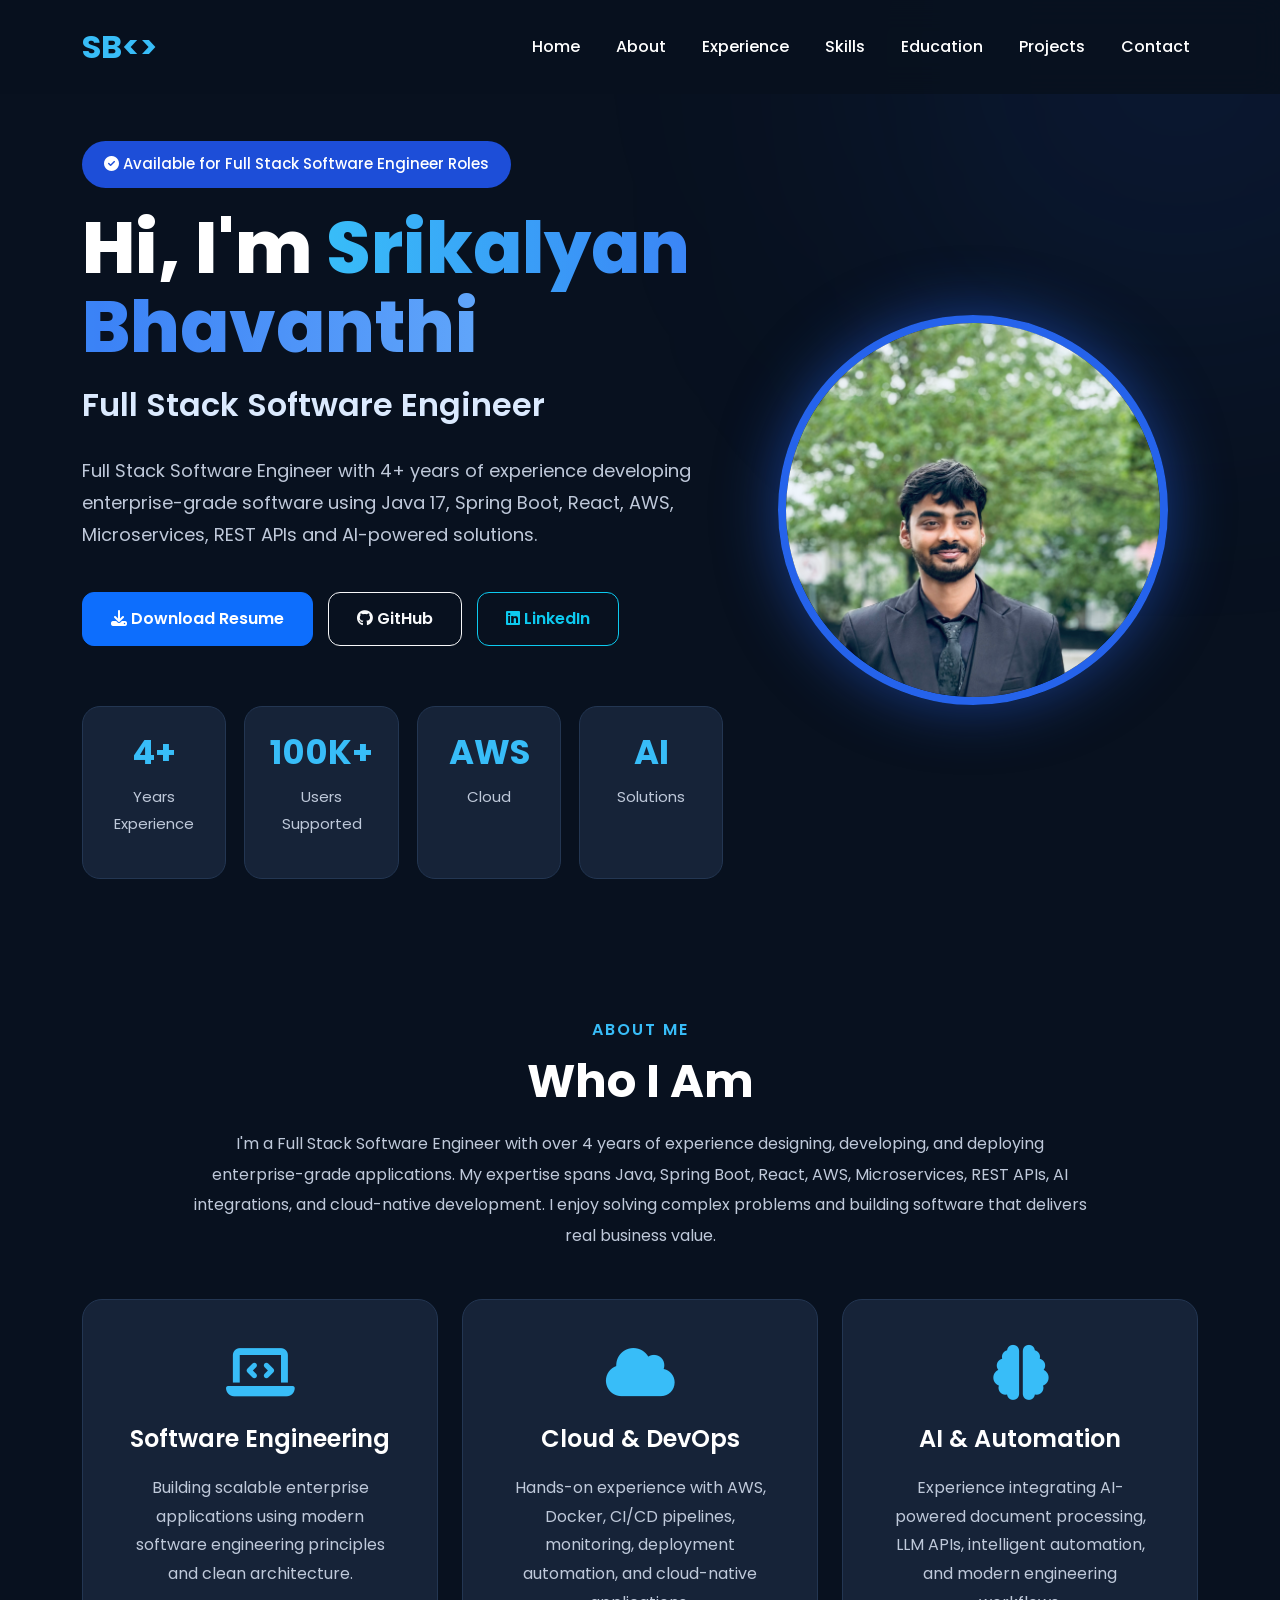
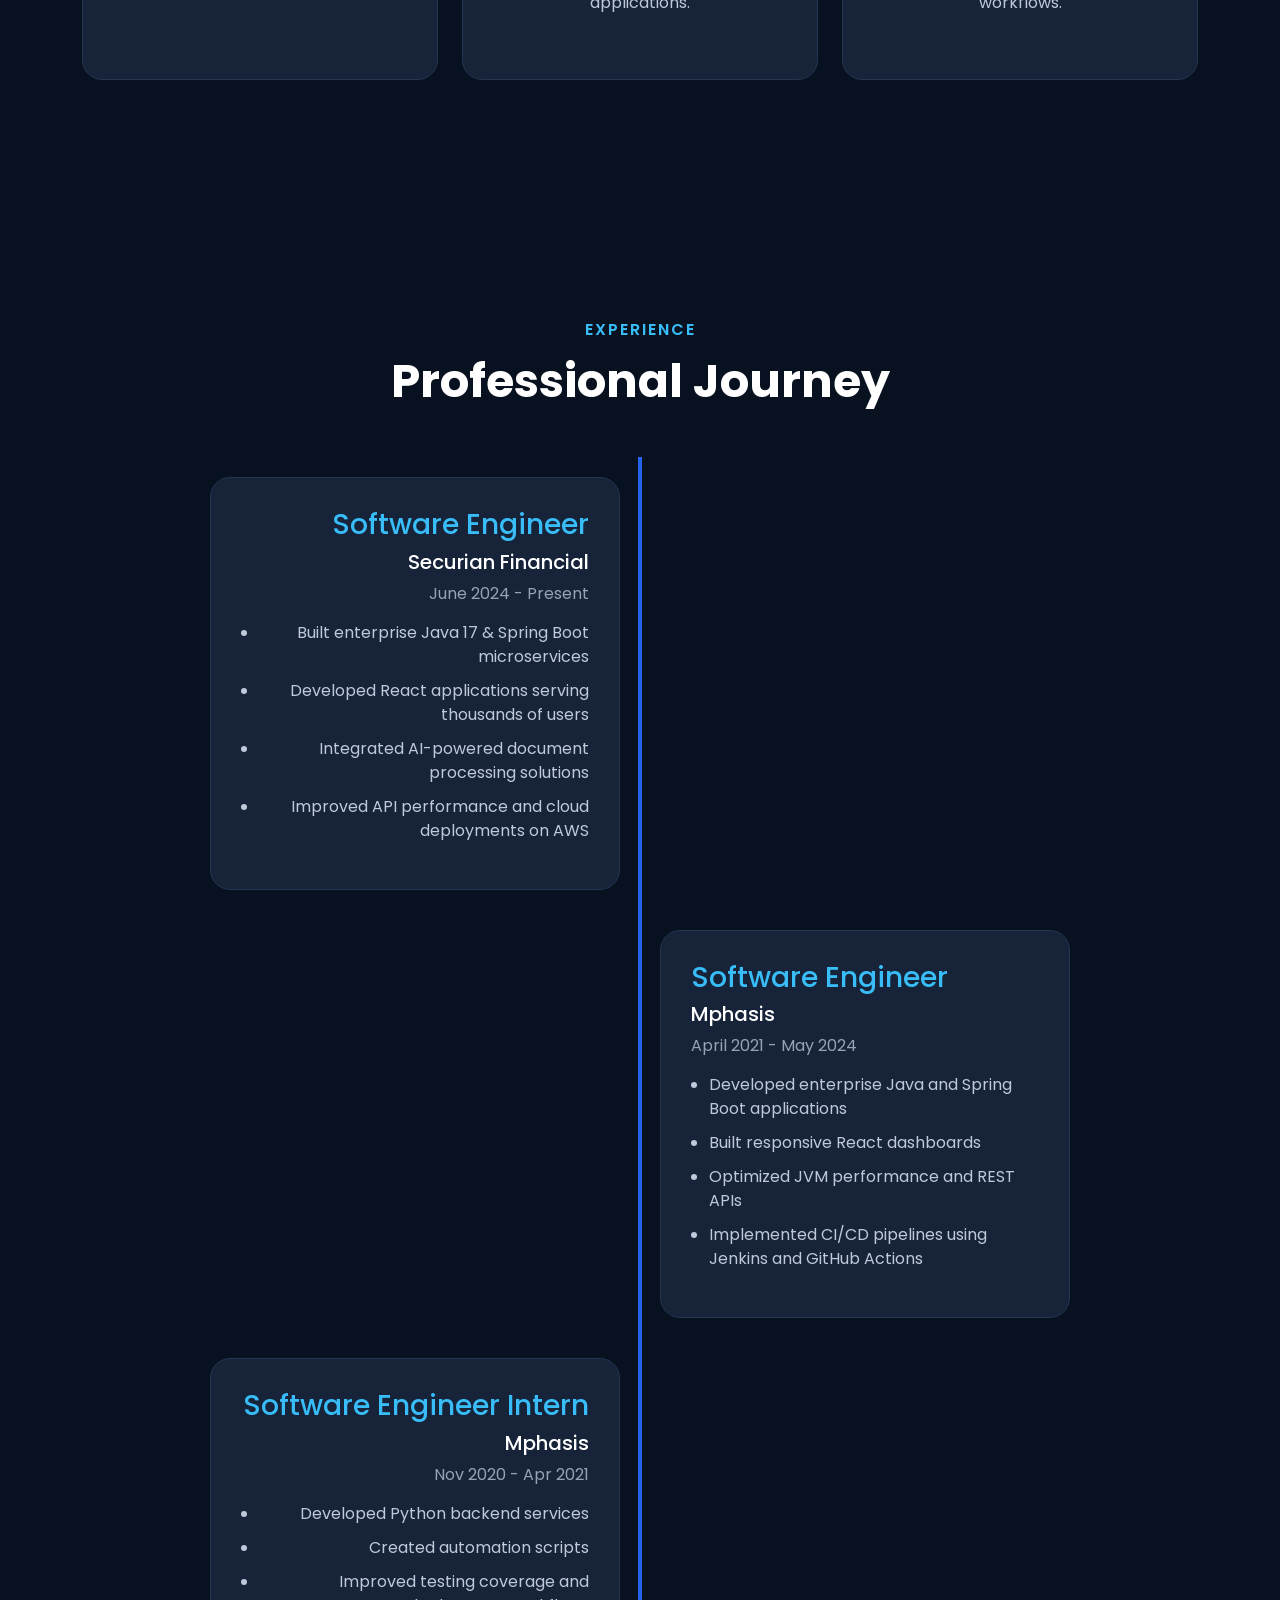
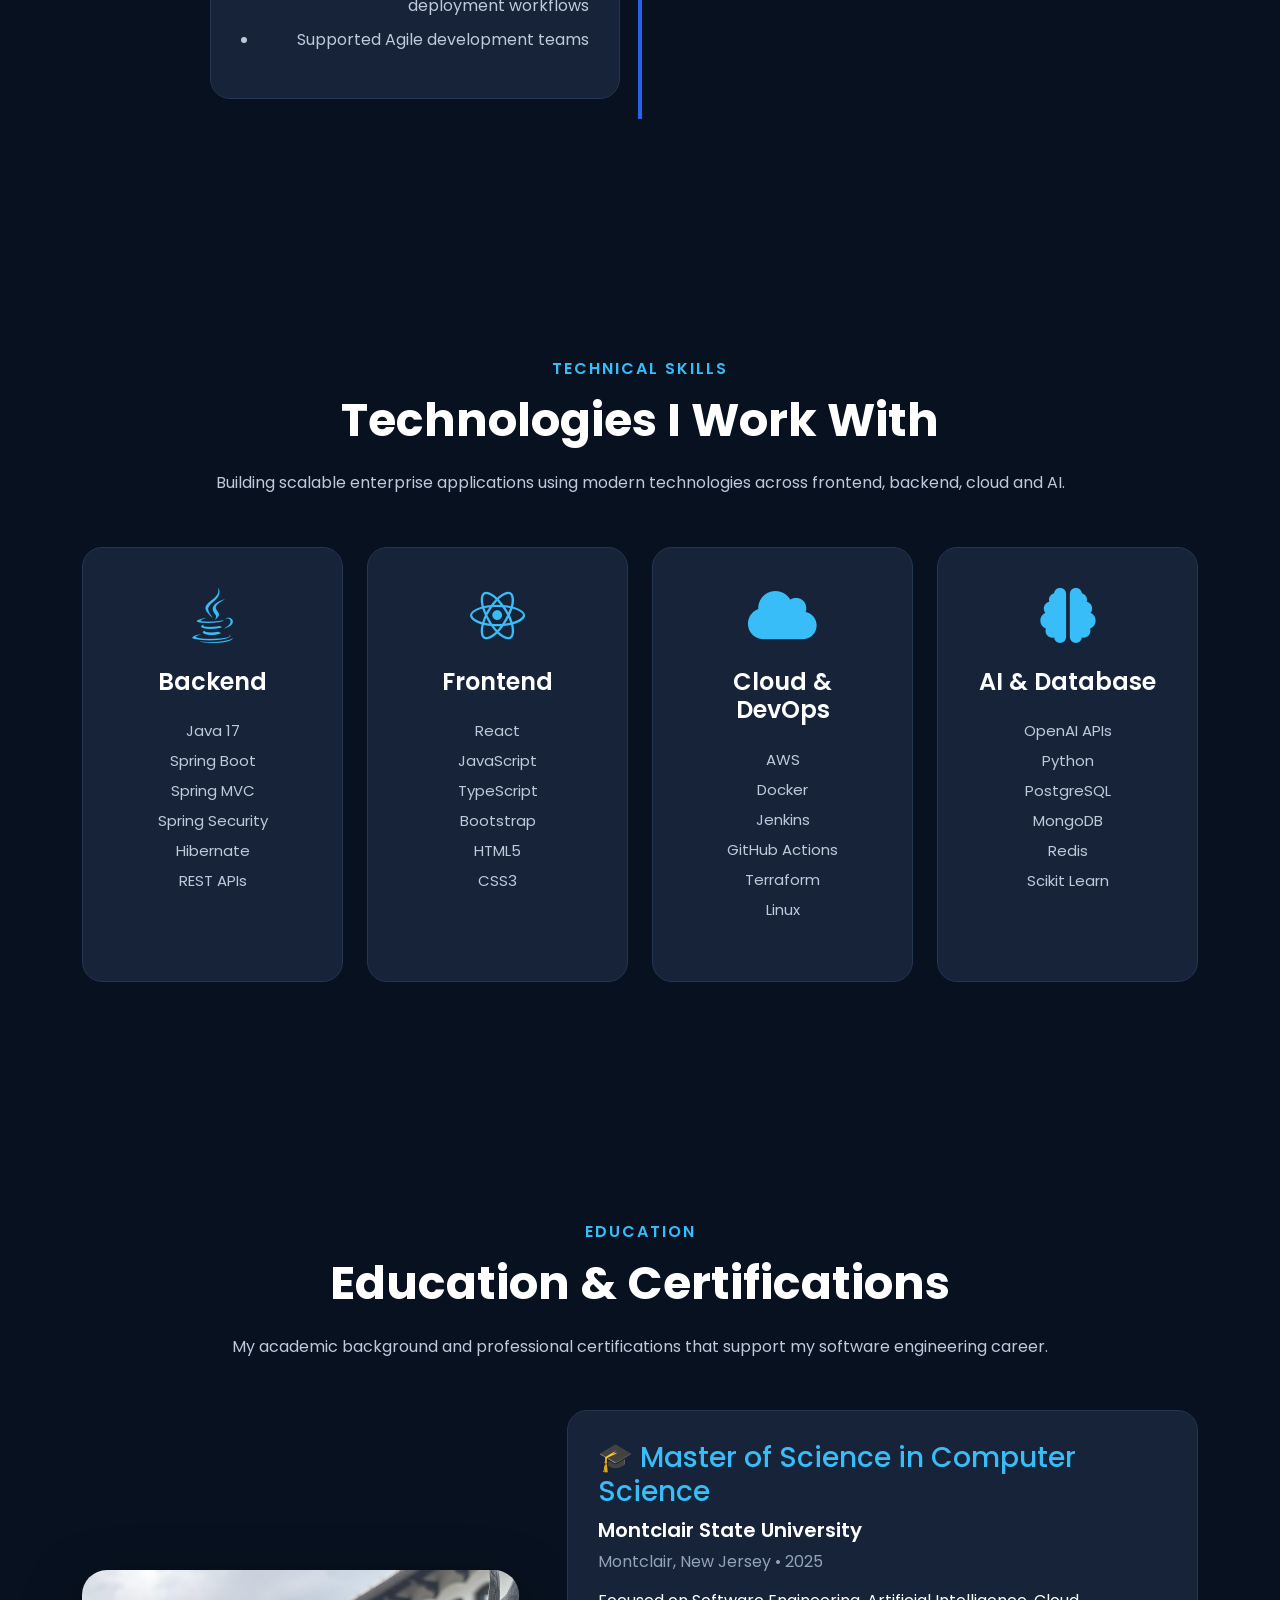
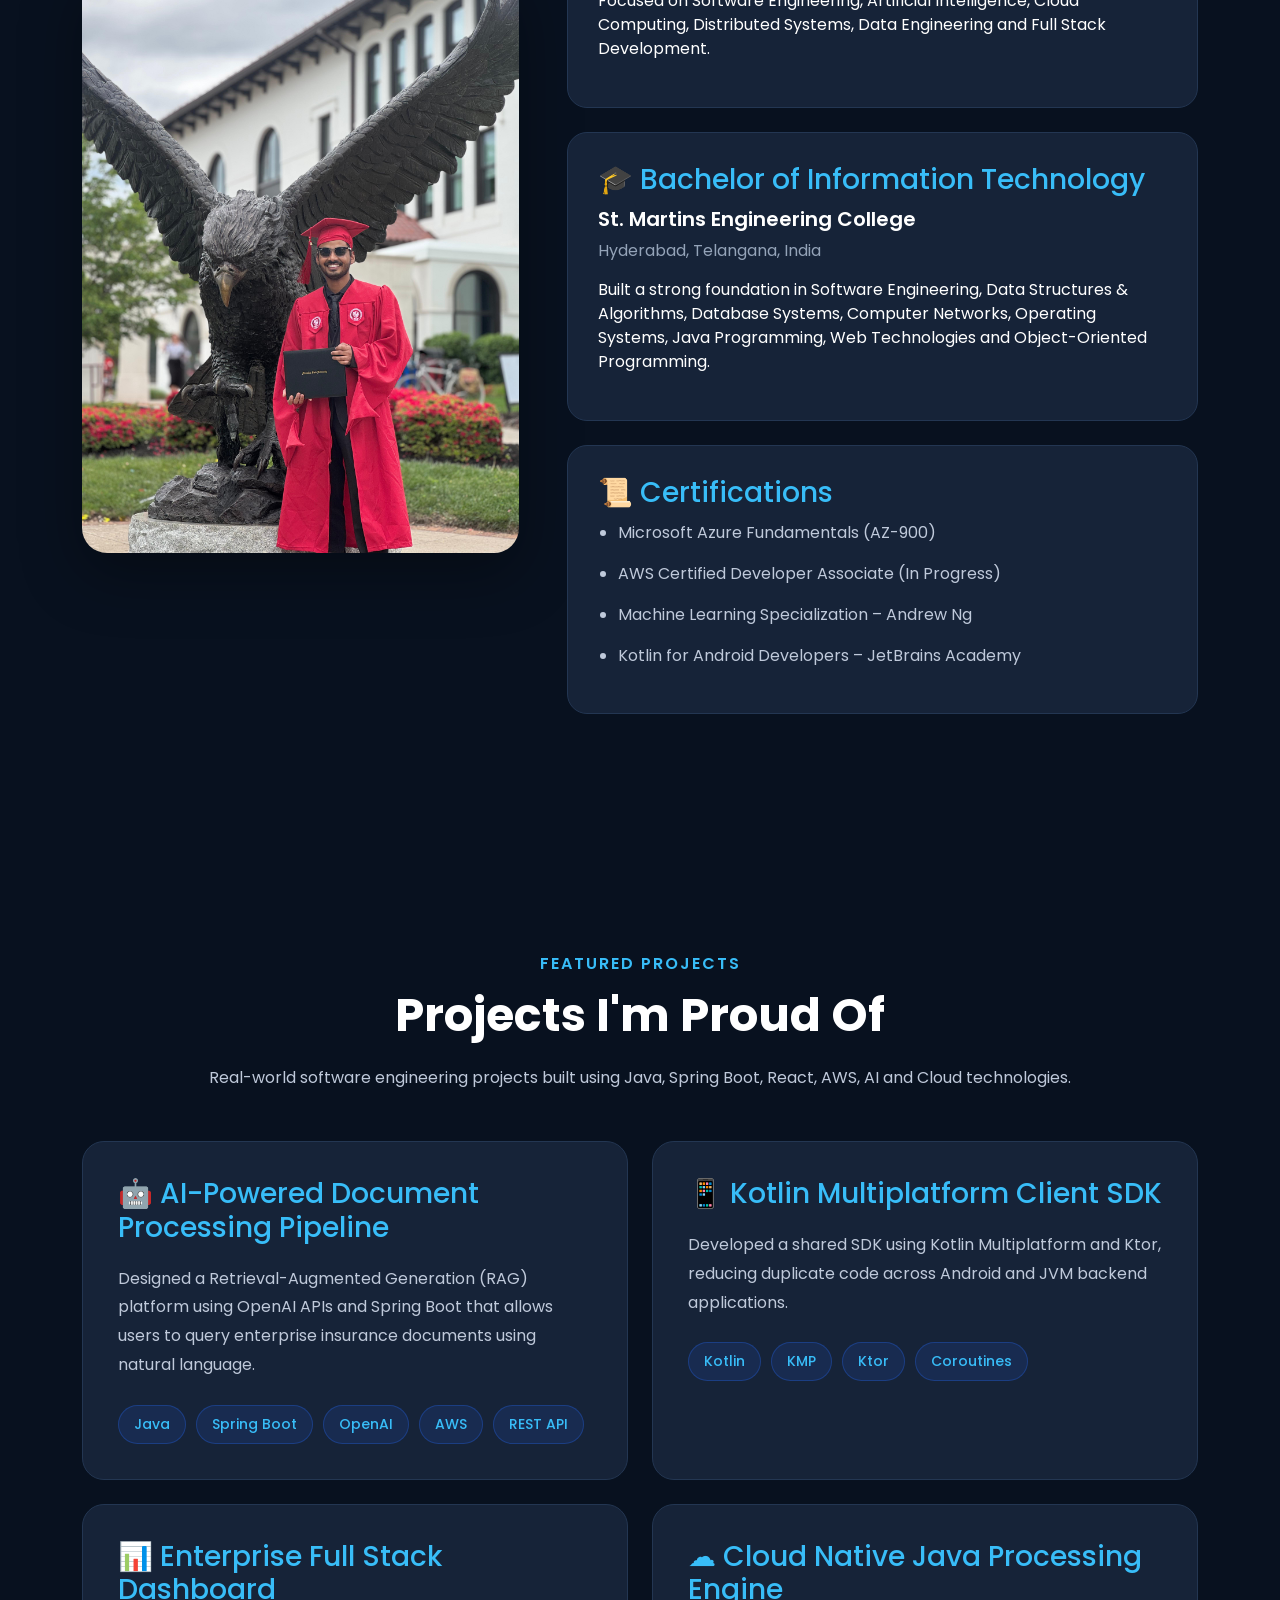
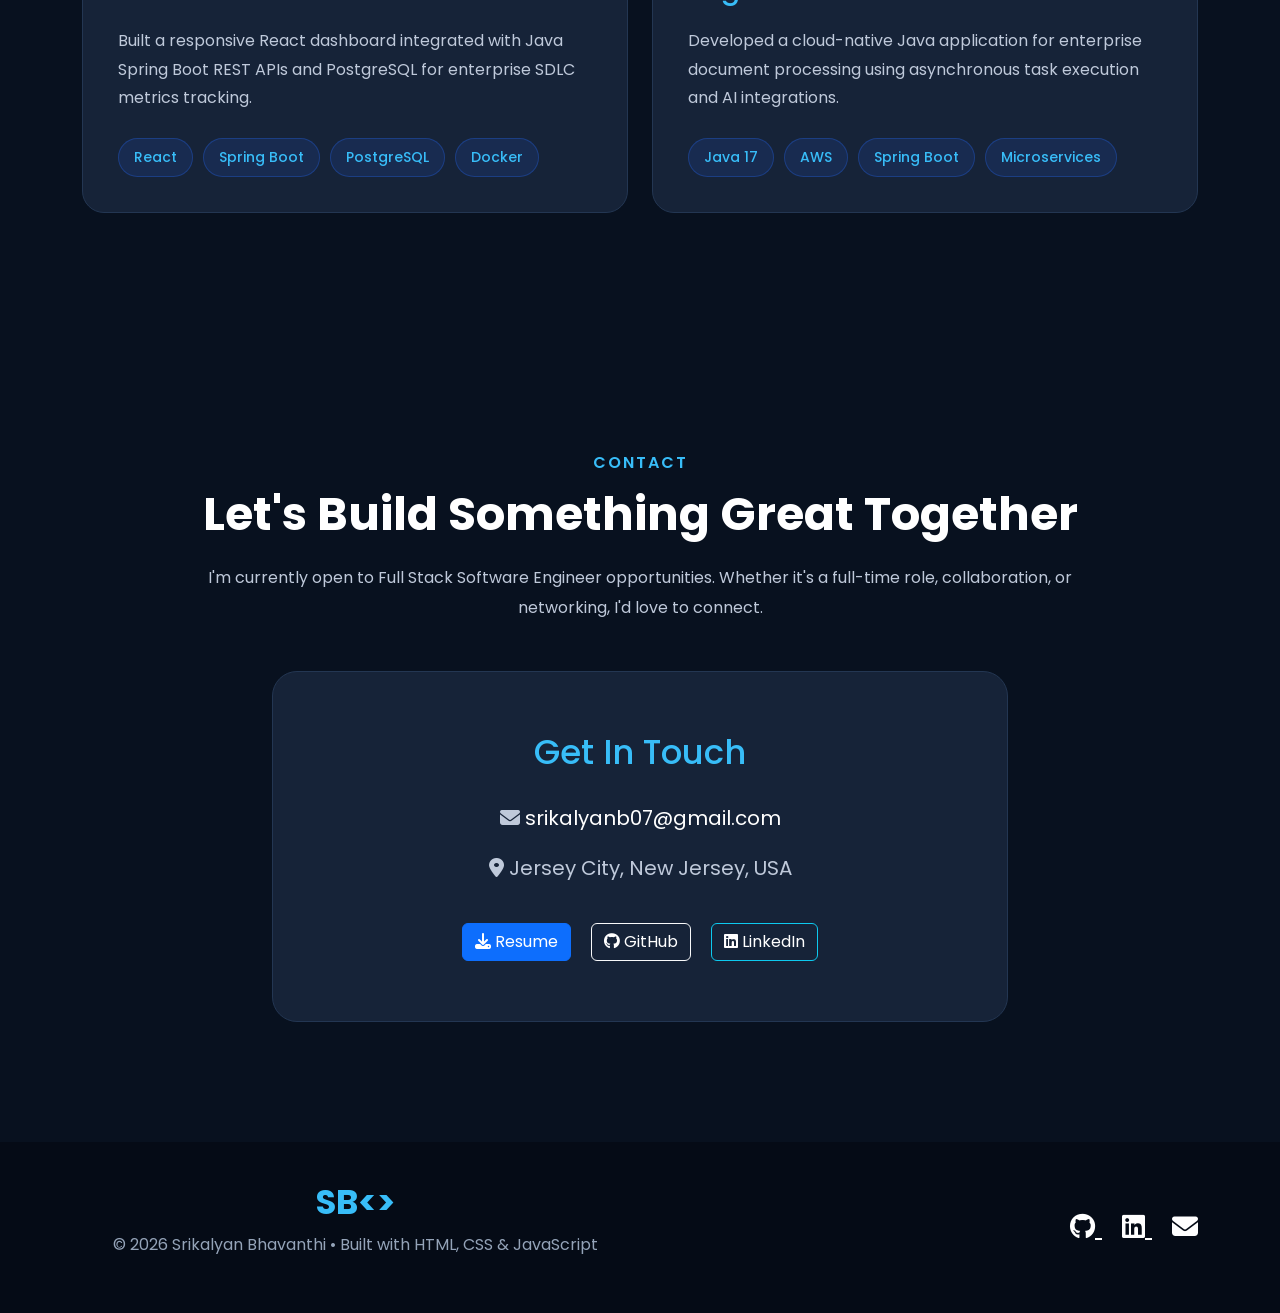
==== index.html @ 6a286811 "Redesigned portfolio website" ====
<!DOCTYPE html>
<html lang="en">

<head>
    <meta charset="UTF-8">
    <meta name="viewport" content="width=device-width, initial-scale=1.0">

    <title>Srikalyan Bhavanthi | Full Stack Software Engineer</title>

    <meta name="description"
        content="Full Stack Software Engineer | Java | Spring Boot | React | AWS | AI">

    <link rel="icon" href="assets/images/profile.jpg">

    <!-- Google Font -->
    <link href="https://fonts.googleapis.com/css2?family=Poppins:wght@300;400;500;600;700;800&display=swap"
        rel="stylesheet">

    <!-- Bootstrap -->
    <link href="https://cdn.jsdelivr.net/npm/bootstrap@5.3.7/dist/css/bootstrap.min.css"
        rel="stylesheet">

    <!-- Font Awesome -->
    <link rel="stylesheet"
        href="https://cdnjs.cloudflare.com/ajax/libs/font-awesome/6.6.0/css/all.min.css">

    <!-- AOS -->
    <link rel="stylesheet"
        href="https://unpkg.com/aos@2.3.4/dist/aos.css">

    <link rel="stylesheet" href="style.css">

</head>

<body>

<!-- ===================== NAVBAR ====================== -->

<nav class="navbar navbar-expand-lg fixed-top custom-navbar">

    <div class="container">

        <a class="navbar-brand logo" href="#">
            SB&lt;&gt;
        </a>

        <button class="navbar-toggler"
            type="button"
            data-bs-toggle="collapse"
            data-bs-target="#navbarNav">

            <span class="navbar-toggler-icon"></span>

        </button>

        <div class="collapse navbar-collapse justify-content-end"
            id="navbarNav">

            <ul class="navbar-nav">

                <li class="nav-item">
                    <a class="nav-link active" href="#home">Home</a>
                </li>

                <li class="nav-item">
                    <a class="nav-link" href="#about">About</a>
                </li>

                <li class="nav-item">
                    <a class="nav-link" href="#experience">Experience</a>
                </li>

                <li class="nav-item">
                    <a class="nav-link" href="#skills">Skills</a>
                </li>
                <li class="nav-item">
                    <a class="nav-link" href="#education">Education</a>
                </li>
                <li class="nav-item">
                    <a class="nav-link" href="#projects">Projects</a>
                </li>

                <li class="nav-item">
                    <a class="nav-link" href="#contact">Contact</a>
                </li>

            </ul>

        </div>

    </div>

</nav>

<!-- ===================== HERO ====================== -->

<section id="home" class="hero">

<div class="container">

<div class="row align-items-center">

<div class="col-lg-7" data-aos="fade-right">

<span class="hero-badge">

<i class="fa-solid fa-circle-check"></i>

Available for Full Stack Software Engineer Roles

</span>

<h1>

Hi, I'm

<span class="gradient-text">

Srikalyan Bhavanthi

</span>

</h1>

<h2>

Full Stack Software Engineer

</h2>

<p>

Full Stack Software Engineer with 4+ years of experience developing enterprise-grade software using Java 17, Spring Boot, React, AWS, Microservices, REST APIs and AI-powered solutions.

</p>

<div class="hero-buttons">

<a href="assets/files/resume.pdf"
target="_blank"
class="btn btn-primary">

<i class="fa-solid fa-download"></i>

Download Resume

</a>

<a href="https://github.com/SRIKALYANBHAVANTHI"
target="_blank"
class="btn btn-outline-light">

<i class="fab fa-github"></i>

GitHub

</a>

<a href="https://www.linkedin.com/in/srikalyanbhavanthi"
target="_blank"
class="btn btn-outline-info">

<i class="fab fa-linkedin"></i>

LinkedIn

</a>

</div>

<div class="stats">

<div class="stat-box">

<h3>4+</h3>

<p>Years Experience</p>

</div>

<div class="stat-box">

<h3>100K+</h3>

<p>Users Supported</p>

</div>

<div class="stat-box">

<h3>AWS</h3>

<p>Cloud</p>

</div>

<div class="stat-box">

<h3>AI</h3>

<p>Solutions</p>

</div>

</div>

</div>

<div class="col-lg-5 text-center"
data-aos="fade-left">

<img
src="profile.jpeg"
alt="Profile"
class="profile-image">

</div>

</div>

</div>

</section>
<!-- ===================== ABOUT ====================== -->

<section id="about" class="about section-padding">

<div class="container">

<div class="text-center mb-5" data-aos="fade-up">

<h6 class="section-subtitle">ABOUT ME</h6>

<h2 class="section-title">Who I Am</h2>

<p class="section-description">

I'm a Full Stack Software Engineer with over 4 years of experience designing, developing, and deploying enterprise-grade applications. My expertise spans Java, Spring Boot, React, AWS, Microservices, REST APIs, AI integrations, and cloud-native development. I enjoy solving complex problems and building software that delivers real business value.

</p>

</div>

<div class="row g-4">

<div class="col-md-4" data-aos="zoom-in">

<div class="info-card">

<i class="fa-solid fa-laptop-code"></i>

<h4>Software Engineering</h4>

<p>

Building scalable enterprise applications using modern software engineering principles and clean architecture.

</p>

</div>

</div>

<div class="col-md-4" data-aos="zoom-in" data-aos-delay="150">

<div class="info-card">

<i class="fa-solid fa-cloud"></i>

<h4>Cloud & DevOps</h4>

<p>

Hands-on experience with AWS, Docker, CI/CD pipelines, monitoring, deployment automation, and cloud-native applications.

</p>

</div>

</div>

<div class="col-md-4" data-aos="zoom-in" data-aos-delay="300">

<div class="info-card">

<i class="fa-solid fa-brain"></i>

<h4>AI & Automation</h4>

<p>

Experience integrating AI-powered document processing, LLM APIs, intelligent automation, and modern engineering workflows.

</p>

</div>

</div>

</div>

</div>

</section>

<!-- ===================== EXPERIENCE ====================== -->

<section id="experience" class="experience section-padding">

<div class="container">

<div class="text-center mb-5">

<h6 class="section-subtitle">

EXPERIENCE

</h6>

<h2 class="section-title">

Professional Journey

</h2>

</div>

<div class="timeline">

<div class="timeline-item" data-aos="fade-right">

<div class="timeline-content">

<h3>Software Engineer</h3>

<h5>Securian Financial</h5>

<span>June 2024 - Present</span>

<ul>

<li>Built enterprise Java 17 & Spring Boot microservices</li>

<li>Developed React applications serving thousands of users</li>

<li>Integrated AI-powered document processing solutions</li>

<li>Improved API performance and cloud deployments on AWS</li>

</ul>

</div>

</div>

<div class="timeline-item" data-aos="fade-left">

<div class="timeline-content">

<h3>Software Engineer</h3>

<h5>Mphasis</h5>

<span>April 2021 - May 2024</span>

<ul>

<li>Developed enterprise Java and Spring Boot applications</li>

<li>Built responsive React dashboards</li>

<li>Optimized JVM performance and REST APIs</li>

<li>Implemented CI/CD pipelines using Jenkins and GitHub Actions</li>

</ul>

</div>

</div>

<div class="timeline-item" data-aos="fade-right">

<div class="timeline-content">

<h3>Software Engineer Intern</h3>

<h5>Mphasis</h5>

<span>Nov 2020 - Apr 2021</span>

<ul>

<li>Developed Python backend services</li>

<li>Created automation scripts</li>

<li>Improved testing coverage and deployment workflows</li>

<li>Supported Agile development teams</li>

</ul>

</div>

</div>

</div>

</div>

</section>

<!-- ===================== SKILLS ====================== -->

<section id="skills" class="section-padding">

<div class="container">

<div class="text-center mb-5">

<h6 class="section-subtitle">
TECHNICAL SKILLS
</h6>

<h2 class="section-title">
Technologies I Work With
</h2>

<p class="section-description">
Building scalable enterprise applications using modern technologies across frontend, backend, cloud and AI.
</p>

</div>

<div class="row g-4">

<div class="col-lg-3 col-md-6">

<div class="skill-card">

<i class="fa-brands fa-java"></i>

<h4>Backend</h4>

<p>

Java 17<br>
Spring Boot<br>
Spring MVC<br>
Spring Security<br>
Hibernate<br>
REST APIs

</p>

</div>

</div>

<div class="col-lg-3 col-md-6">

<div class="skill-card">

<i class="fa-brands fa-react"></i>

<h4>Frontend</h4>

<p>

React<br>
JavaScript<br>
TypeScript<br>
Bootstrap<br>
HTML5<br>
CSS3

</p>

</div>

</div>

<div class="col-lg-3 col-md-6">

<div class="skill-card">

<i class="fa-solid fa-cloud"></i>

<h4>Cloud & DevOps</h4>

<p>

AWS<br>
Docker<br>
Jenkins<br>
GitHub Actions<br>
Terraform<br>
Linux

</p>

</div>

</div>

<div class="col-lg-3 col-md-6">

<div class="skill-card">

<i class="fa-solid fa-brain"></i>

<h4>AI & Database</h4>

<p>

OpenAI APIs<br>
Python<br>
PostgreSQL<br>
MongoDB<br>
Redis<br>
Scikit Learn

</p>

</div>

</div>

</div>

</div>

</section>
<!-- ===================== EDUCATION ====================== -->

<section id="education" class="section-padding">

    <div class="container">

        <div class="text-center mb-5">

            <h6 class="section-subtitle">
                EDUCATION
            </h6>

            <h2 class="section-title">
                Education & Certifications
            </h2>

            <p class="section-description">
                My academic background and professional certifications that support my software engineering career.
            </p>

        </div>

        <div class="row align-items-center g-5">

            <!-- Graduation Image -->

            <div class="col-lg-5" data-aos="fade-right">

                <div class="education-image">

                    <!-- CHANGE THIS PATH IF NEEDED -->
                    <img src="graduation.jpg" alt="Graduation">

                </div>

            </div>

            <!-- Education Details -->

            <div class="col-lg-7" data-aos="fade-left">

                <div class="education-card">

                    <h3>🎓 Master of Science in Computer Science</h3>

                    <h5>Montclair State University</h5>

                    <span>Montclair, New Jersey • 2025</span>

                    <p>

                        Focused on Software Engineering, Artificial Intelligence,
                        Cloud Computing, Distributed Systems,
                        Data Engineering and Full Stack Development.

                    </p>

                </div>

                <div class="education-card mt-4">

                    <h3>🎓 Bachelor of Information Technology</h3>

                    <h5>St. Martins Engineering College</h5>

                    <span>Hyderabad, Telangana, India</span>

                    <p>

                        Built a strong foundation in Software Engineering,
                        Data Structures & Algorithms,
                        Database Systems,
                        Computer Networks,
                        Operating Systems,
                        Java Programming,
                        Web Technologies and Object-Oriented Programming.

                    </p>

                </div>

                <div class="education-card mt-4">

                    <h3>📜 Certifications</h3>

                    <ul class="cert-list">

                        <li>Microsoft Azure Fundamentals (AZ-900)</li>

                        <li>AWS Certified Developer Associate (In Progress)</li>

                        <li>Machine Learning Specialization – Andrew Ng</li>

                        <li>Kotlin for Android Developers – JetBrains Academy</li>

                    </ul>

                </div>

            </div>

        </div>

    </div>

</section>

<!-- ===================== PROJECTS ====================== -->

<section id="projects" class="section-padding">

<div class="container">

<div class="text-center mb-5">

<h6 class="section-subtitle">
FEATURED PROJECTS
</h6>

<h2 class="section-title">
Projects I'm Proud Of
</h2>

<p class="section-description">

Real-world software engineering projects built using Java, Spring Boot, React, AWS, AI and Cloud technologies.

</p>

</div>

<div class="row g-4">

<!-- Project 1 -->

<div class="col-lg-6">

<div class="project-card">

<div class="project-header">

<h3>🤖 AI-Powered Document Processing Pipeline</h3>

</div>

<p>

Designed a Retrieval-Augmented Generation (RAG) platform using OpenAI APIs and Spring Boot that allows users to query enterprise insurance documents using natural language.

</p>

<div class="tech-stack">

<span>Java</span>

<span>Spring Boot</span>

<span>OpenAI</span>

<span>AWS</span>

<span>REST API</span>

</div>

</div>

</div>

<!-- Project 2 -->

<div class="col-lg-6">

<div class="project-card">

<div class="project-header">

<h3>📱 Kotlin Multiplatform Client SDK</h3>

</div>

<p>

Developed a shared SDK using Kotlin Multiplatform and Ktor, reducing duplicate code across Android and JVM backend applications.

</p>

<div class="tech-stack">

<span>Kotlin</span>

<span>KMP</span>

<span>Ktor</span>

<span>Coroutines</span>

</div>

</div>

</div>

<!-- Project 3 -->

<div class="col-lg-6">

<div class="project-card">

<div class="project-header">

<h3>📊 Enterprise Full Stack Dashboard</h3>

</div>

<p>

Built a responsive React dashboard integrated with Java Spring Boot REST APIs and PostgreSQL for enterprise SDLC metrics tracking.

</p>

<div class="tech-stack">

<span>React</span>

<span>Spring Boot</span>

<span>PostgreSQL</span>

<span>Docker</span>

</div>

</div>

</div>

<!-- Project 4 -->

<div class="col-lg-6">

<div class="project-card">

<div class="project-header">

<h3>☁ Cloud Native Java Processing Engine</h3>

</div>

<p>

Developed a cloud-native Java application for enterprise document processing using asynchronous task execution and AI integrations.

</p>

<div class="tech-stack">

<span>Java 17</span>

<span>AWS</span>

<span>Spring Boot</span>

<span>Microservices</span>

</div>

</div>

</div>

</div>

</div>

</section>


<!-- ===================== CONTACT ====================== -->

<section id="contact" class="section-padding">

<div class="container">

<div class="text-center mb-5">

<h6 class="section-subtitle">
CONTACT
</h6>

<h2 class="section-title">
Let's Build Something Great Together
</h2>

<p class="section-description">

I'm currently open to Full Stack Software Engineer opportunities. Whether it's a full-time role, collaboration, or networking, I'd love to connect.

</p>

</div>

<div class="row justify-content-center">

<div class="col-lg-8">

<div class="contact-card">

<h3>Get In Touch</h3>

<p>

<i class="fa-solid fa-envelope"></i>

<a href="mailto:srikalyanb07@gmail.com">

srikalyanb07@gmail.com

</a>

</p>

<p>

<i class="fa-solid fa-location-dot"></i>

Jersey City, New Jersey, USA

</p>

<div class="contact-buttons">

<a href="resume.pdf"

target="_blank"

class="btn btn-primary">

<i class="fa-solid fa-download"></i>

Resume

</a>

<a href="https://github.com/SRIKALYANBHAVANTHI"

target="_blank"

class="btn btn-outline-light">

<i class="fab fa-github"></i>

GitHub

</a>

<a href="https://www.linkedin.com/in/srikalyanbhavanthi"

target="_blank"

class="btn btn-outline-info">

<i class="fab fa-linkedin"></i>

LinkedIn

</a>

</div>

</div>

</div>

</div>

</div>

</section>
<footer class="footer">

<div class="container">

<div class="row align-items-center">

<div class="col-md-6">

<h3 class="footer-logo">

SB&lt;&gt;

</h3>

<p>

Designed & Developed by Srikalyan Bhavanthi

</p>

</div>

<div class="col-md-6 text-md-end">

<a href="https://github.com/SRIKALYANBHAVANTHI"

target="_blank">

<i class="fab fa-github"></i>

</a>

<a href="https://www.linkedin.com/in/srikalyanbhavanthi"

target="_blank">

<i class="fab fa-linkedin"></i>

</a>

<a href="mailto:srikalyanb07@gmail.com">

<i class="fa-solid fa-envelope"></i>

</a>

</div>

</div>

</div>

</footer>

<script src="https://cdn.jsdelivr.net/npm/bootstrap@5.3.7/dist/js/bootstrap.bundle.min.js"></script>

<script src="https://unpkg.com/aos@2.3.4/dist/aos.js"></script>

<script src="script.js"></script>

</body>

</html>
---- style.css ----
*{
    margin:0;
    padding:0;
    box-sizing:border-box;
    scroll-behavior:smooth;
}

:root{

    --bg:#08111f;
    --bg2:#111c2d;
    --card:#162338;
    --primary:#3b82f6;
    --primary2:#38bdf8;
    --white:#ffffff;
    --text:#bfc9da;
    --border:#233652;

}

body{

    font-family:'Poppins',sans-serif;
    background:var(--bg);
    color:var(--white);
    overflow-x:hidden;

}

/* ===========================
NAVBAR
=========================== */

.custom-navbar{

    background:rgba(8,17,31,.9);
    backdrop-filter:blur(15px);
    padding:18px 0;
    transition:.4s;

}

.logo{

    font-size:32px;
    font-weight:700;
    color:var(--primary2)!important;

}

.navbar-nav{

    gap:20px;

}

.nav-link{

    color:white!important;
    font-weight:500;
    transition:.3s;

}

.nav-link:hover{

    color:var(--primary2)!important;

}

/* ===========================
HERO
=========================== */

.hero{

    min-height:100vh;
    display:flex;
    align-items:center;
    padding-top:120px;
    position:relative;

}

.hero::before{

content:"";

position:absolute;

width:500px;
height:500px;

background:#2563eb22;

filter:blur(150px);

top:-200px;
right:-150px;

border-radius:50%;

}

.hero h1{

font-size:72px;
font-weight:800;

line-height:1.1;

}

.gradient-text{

background:linear-gradient(90deg,#38bdf8,#3b82f6,#60a5fa);

-webkit-background-clip:text;

-webkit-text-fill-color:transparent;

}

.hero h2{

margin-top:20px;

font-size:32px;

font-weight:600;

color:#dbeafe;

}

.hero p{

margin-top:30px;

font-size:18px;

line-height:1.8;

color:var(--text);

max-width:700px;

}

.hero-badge{

display:inline-block;

padding:12px 22px;

border-radius:30px;

background:#1d4ed8;

font-size:15px;

font-weight:500;

margin-bottom:20px;

}

.hero-buttons{

margin-top:40px;

display:flex;

flex-wrap:wrap;

gap:15px;

}

.hero-buttons .btn{

padding:14px 28px;

font-weight:600;

border-radius:12px;

}

.profile-image{

width:390px;

height:390px;

object-fit:cover;

border-radius:50%;

border:8px solid #2563eb;

box-shadow:0 0 60px rgba(37,99,235,.5);

transition:.4s;

}

.profile-image:hover{

transform:scale(1.05);

}

/* ===========================
STATS
=========================== */

.stats{

display:grid;

grid-template-columns:repeat(4,1fr);

gap:18px;

margin-top:60px;

}

.stat-box{

background:var(--card);

padding:25px;

border-radius:18px;

text-align:center;

border:1px solid var(--border);

transition:.4s;

}

.stat-box:hover{

transform:translateY(-10px);

border-color:#3b82f6;

}

.stat-box h3{

font-size:34px;

color:#38bdf8;

font-weight:700;

}

.stat-box p{

margin-top:10px;

font-size:15px;

}

/* ===========================
SECTION
=========================== */

.section-padding{

padding:120px 0;

}

.section-title{

font-size:46px;

font-weight:700;

margin-bottom:20px;

}

.section-subtitle{

color:#38bdf8;

letter-spacing:2px;

font-weight:600;

margin-bottom:15px;

}

.section-description{

max-width:900px;

margin:auto;

color:var(--text);

line-height:1.9;

}

/* ===========================
ABOUT
=========================== */

.info-card{

background:var(--card);

padding:45px;

text-align:center;

border-radius:20px;

border:1px solid var(--border);

height:100%;

transition:.4s;

}

.info-card:hover{

transform:translateY(-12px);

border-color:#38bdf8;

}

.info-card i{

font-size:55px;

color:#38bdf8;

margin-bottom:25px;

}

.info-card h4{

margin-bottom:20px;

font-weight:600;

}

.info-card p{

color:var(--text);

line-height:1.8;

}

/* ===========================
TIMELINE
=========================== */

.timeline{

position:relative;

max-width:900px;

margin:auto;

}

.timeline::before{

content:"";

position:absolute;

left:50%;

top:0;

width:4px;

height:100%;

background:#2563eb;

transform:translateX(-50%);

}

.timeline-item{

position:relative;

width:50%;

padding:20px;

}

.timeline-item:nth-child(odd){

left:0;

text-align:right;

}

.timeline-item:nth-child(even){

left:50%;

}

.timeline-content{

background:var(--card);

padding:30px;

border-radius:20px;

border:1px solid var(--border);

transition:.4s;

}

.timeline-content:hover{

transform:translateY(-8px);

border-color:#38bdf8;

}

.timeline-content h3{

color:#38bdf8;

}

.timeline-content h5{

margin:8px 0;

}

.timeline-content span{

display:block;

margin-bottom:15px;

color:#94a3b8;

}

.timeline-content ul{

padding-left:18px;

}

.timeline-content li{

margin-bottom:10px;

color:var(--text);

}

/* ===========================
FOOTER
=========================== */

.footer{

padding:35px;

text-align:center;

background:#050b16;

color:#94a3b8;

}

/* ===========================
RESPONSIVE
=========================== */

@media(max-width:991px){

.hero{

text-align:center;

}

.hero h1{

font-size:48px;

}

.profile-image{

width:280px;

height:280px;

margin-top:60px;

}

.stats{

grid-template-columns:repeat(2,1fr);

}

.timeline::before{

left:20px;

}

.timeline-item{

width:100%;

left:0!important;

padding-left:60px;

text-align:left!important;

}

}

@media(max-width:576px){

.hero h1{

font-size:38px;

}

.hero h2{

font-size:24px;

}

.hero-buttons{

justify-content:center;

}

.stats{

grid-template-columns:1fr;

}

.section-title{

font-size:34px;

}

}
/* ===========================
SKILLS
=========================== */

.skill-card{

background:var(--card);

padding:40px;

border-radius:20px;

text-align:center;

height:100%;

border:1px solid var(--border);

transition:.4s;

}

.skill-card:hover{

transform:translateY(-12px);

border-color:#3b82f6;

box-shadow:0 20px 40px rgba(37,99,235,.20);

}

.skill-card i{

font-size:55px;

color:#38bdf8;

margin-bottom:25px;

}

.skill-card h4{

margin-bottom:20px;

font-weight:600;

}

.skill-card p{

color:var(--text);

line-height:2;

font-size:15px;

}
/* ===========================
EDUCATION
=========================== */

.education-image{

border-radius:25px;

overflow:hidden;

box-shadow:0 20px 60px rgba(0,0,0,.35);

}

.education-image img{

width:100%;

display:block;

transition:.4s;

}

.education-image:hover img{

transform:scale(1.05);

}

.education-card{

background:var(--card);

padding:30px;

border-radius:20px;

border:1px solid var(--border);

transition:.4s;

}

.education-card:hover{

transform:translateY(-8px);

border-color:#3b82f6;

}

.education-card h3{

color:#38bdf8;

margin-bottom:10px;

}

.education-card h5{

margin-bottom:8px;

font-weight:600;

}

.education-card span{

display:block;

margin-bottom:15px;

color:#94a3b8;

}

.cert-list{

padding-left:20px;

margin:0;

}

.cert-list li{

margin-bottom:12px;

color:var(--text);

line-height:1.8;

}
/* ===========================
PROJECTS
=========================== */

.project-card{

background:var(--card);

padding:35px;

border-radius:22px;

height:100%;

border:1px solid var(--border);

transition:.4s;

}

.project-card:hover{

transform:translateY(-10px);

border-color:#3b82f6;

box-shadow:0 20px 40px rgba(37,99,235,.2);

}

.project-header{

margin-bottom:20px;

}

.project-header h3{

font-size:28px;

color:#38bdf8;

}

.project-card p{

color:var(--text);

line-height:1.8;

margin-bottom:25px;

}

.tech-stack{

display:flex;

flex-wrap:wrap;

gap:10px;

}

.tech-stack span{

background:#2563eb22;

color:#38bdf8;

padding:8px 15px;

border-radius:30px;

font-size:14px;

font-weight:500;

border:1px solid #2563eb55;

}
/* ===========================
CONTACT
=========================== */

.contact-card{

background:var(--card);

padding:60px;

border-radius:25px;

border:1px solid var(--border);

text-align:center;

}

.contact-card h3{

margin-bottom:30px;

color:#38bdf8;

font-size:34px;

}

.contact-card p{

font-size:20px;

margin-bottom:20px;

color:var(--text);

}

.contact-card a{

color:white;

text-decoration:none;

}

.contact-card a:hover{

color:#38bdf8;

}

.contact-buttons{

margin-top:40px;

display:flex;

justify-content:center;

gap:20px;

flex-wrap:wrap;

}
/* ===========================
FOOTER
=========================== */

.footer{

padding:40px 0;

background:#050b16;

}

.footer-logo{

color:#38bdf8;

font-size:34px;

font-weight:700;

}

.footer p{

margin-top:10px;

color:#94a3b8;

}

.footer a{

color:white;

font-size:26px;

margin-left:20px;

transition:.3s;

}

.footer a:hover{

color:#38bdf8;

}
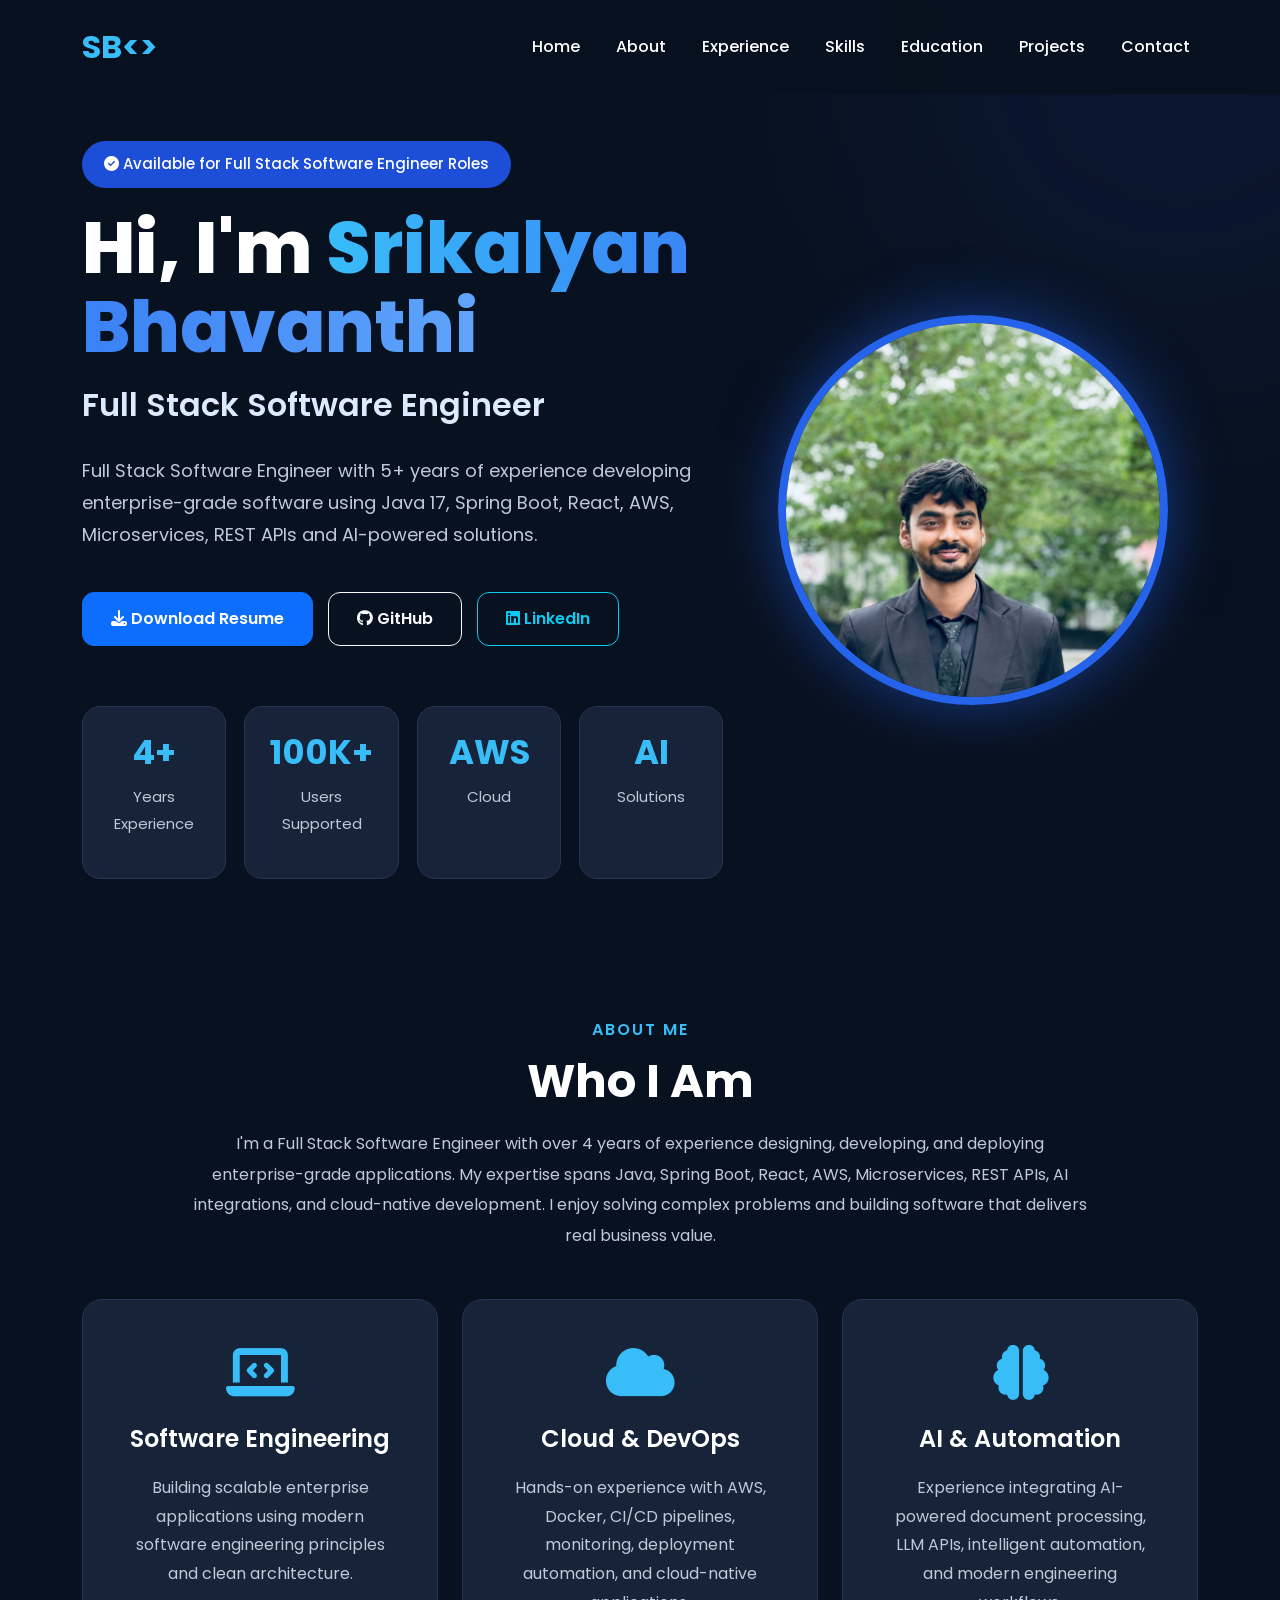
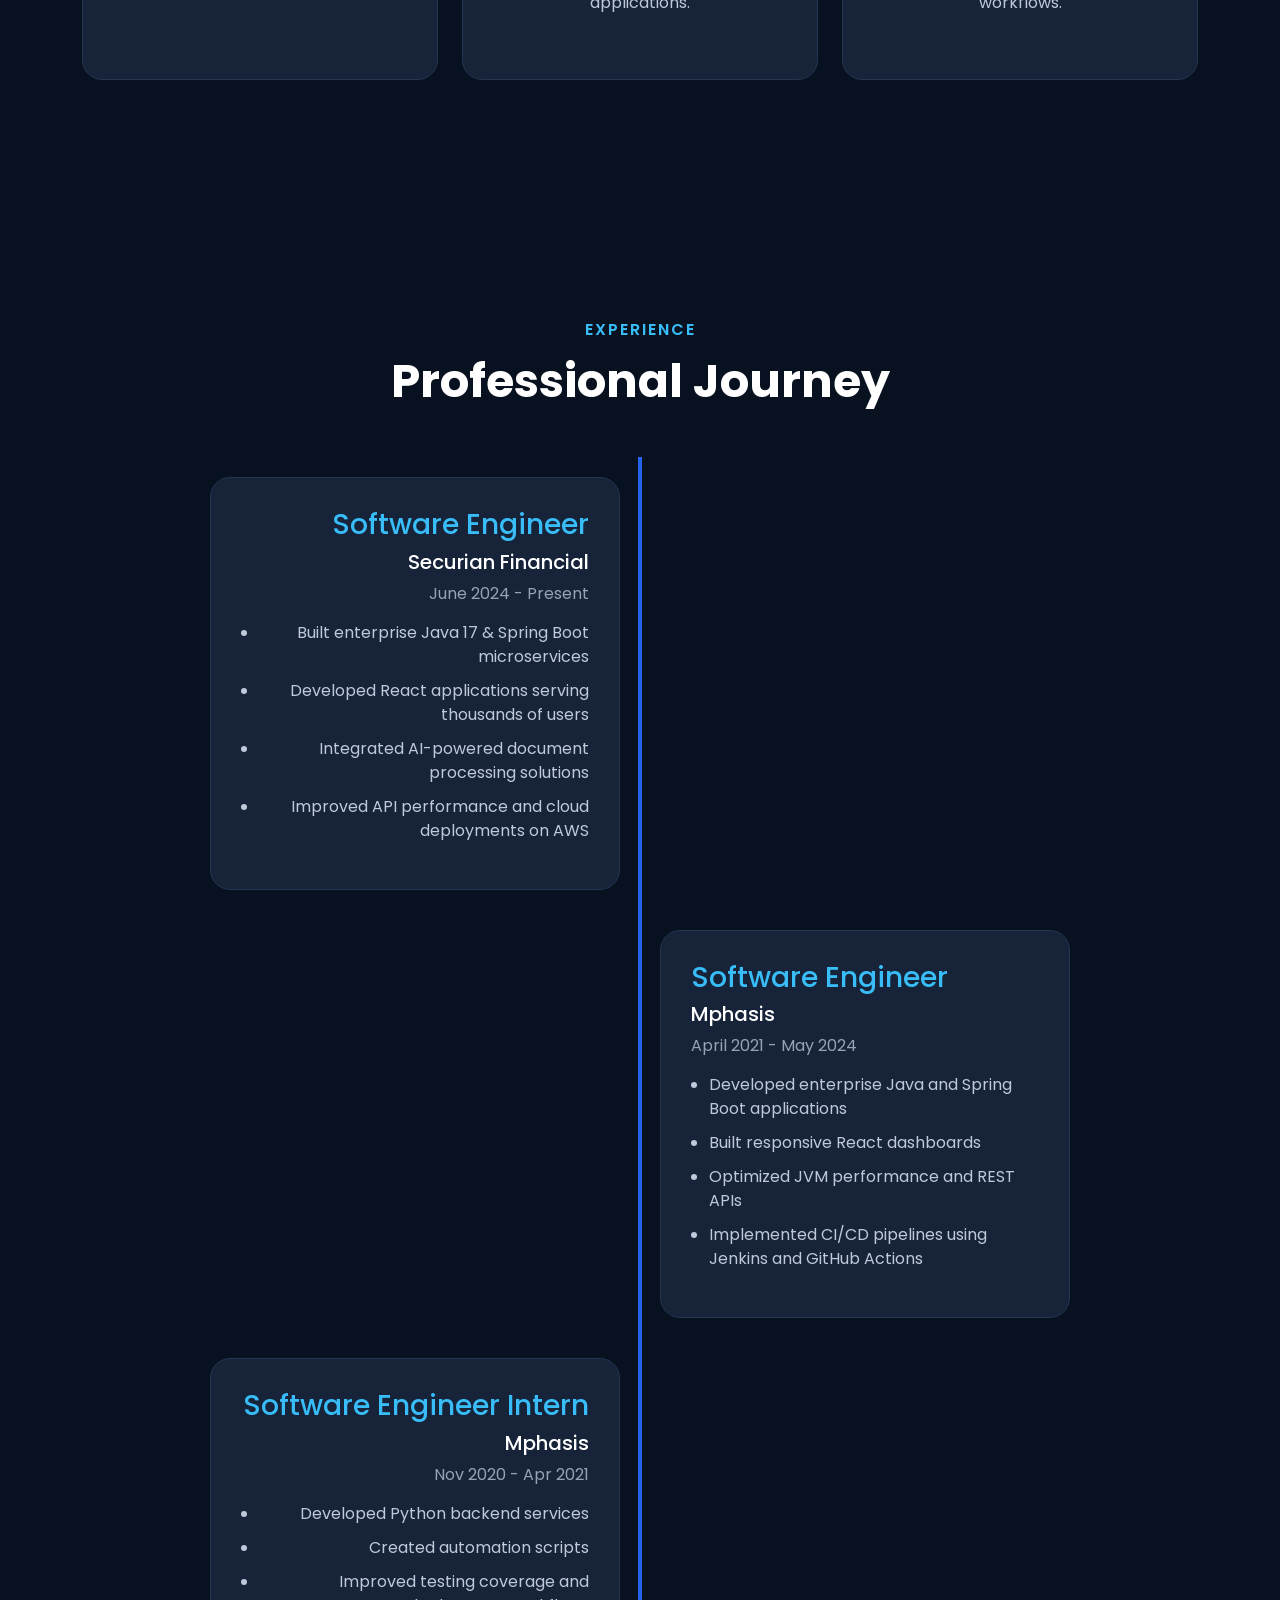
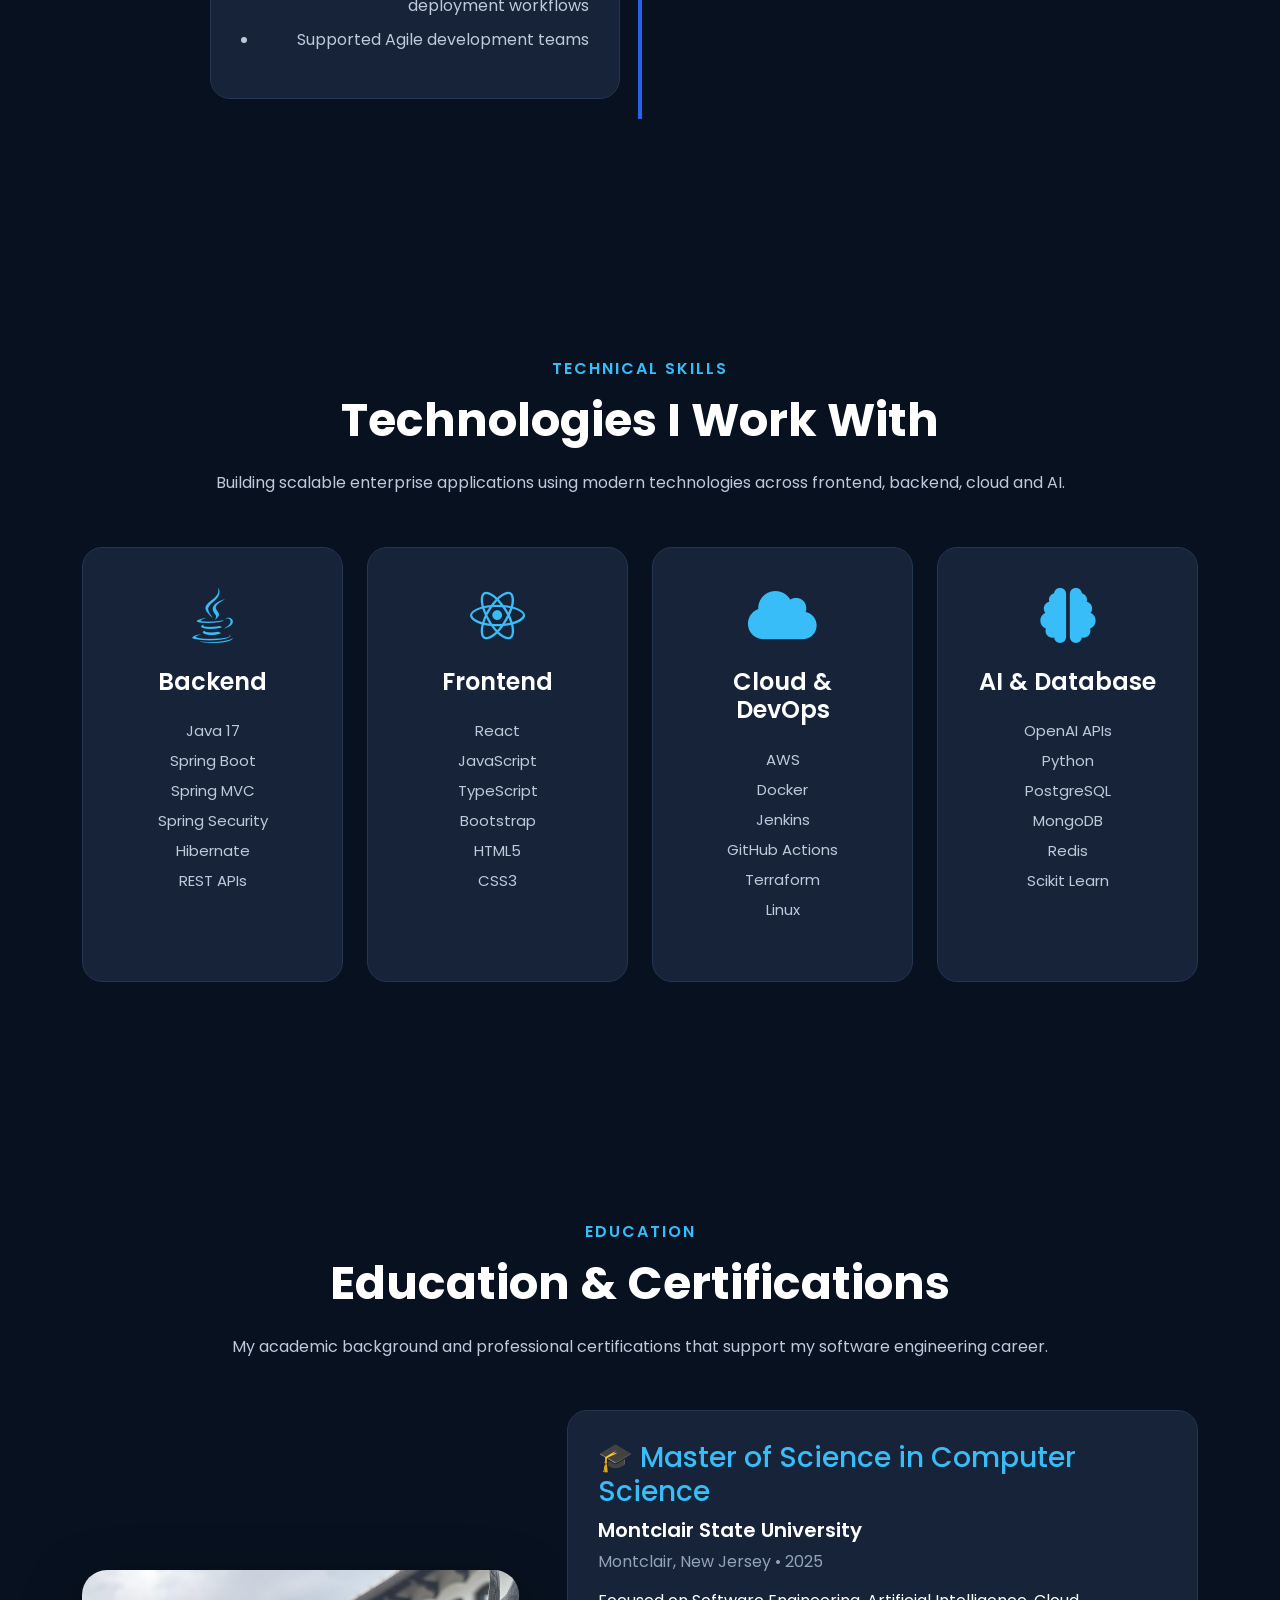
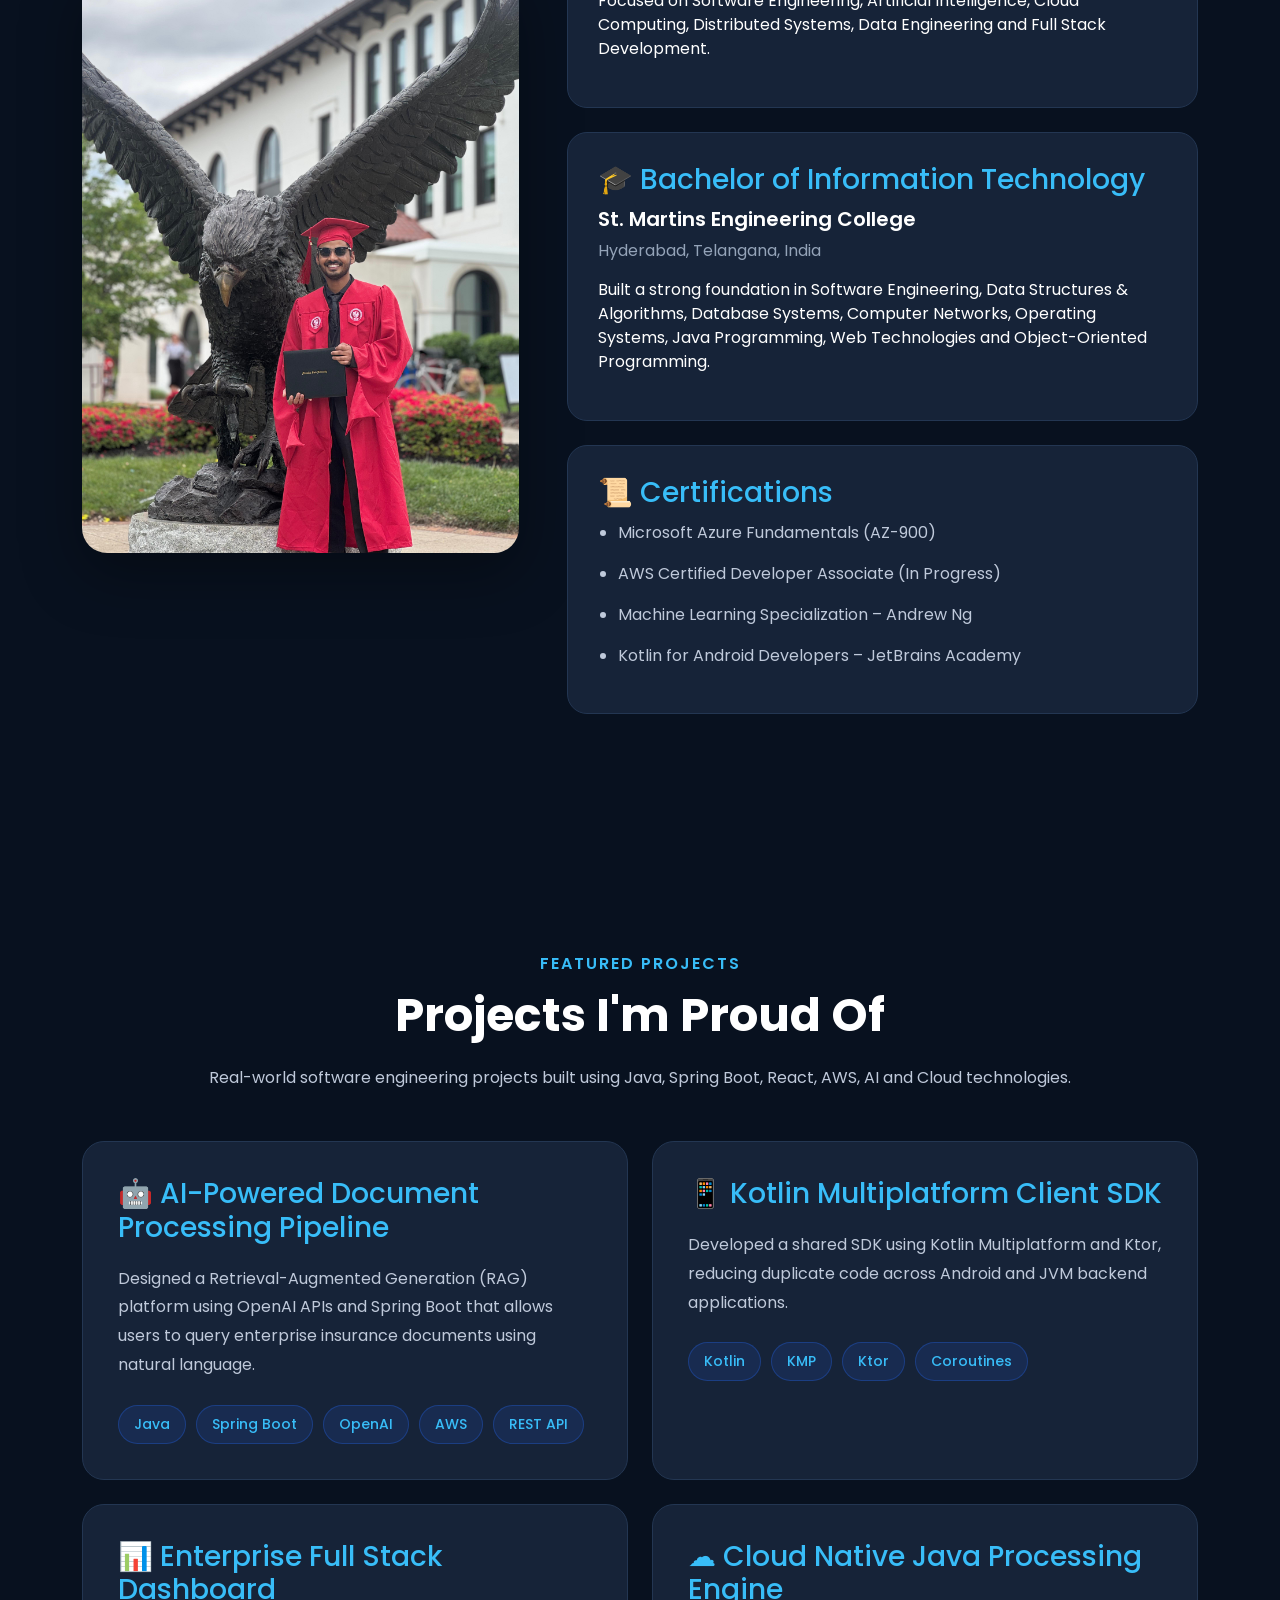
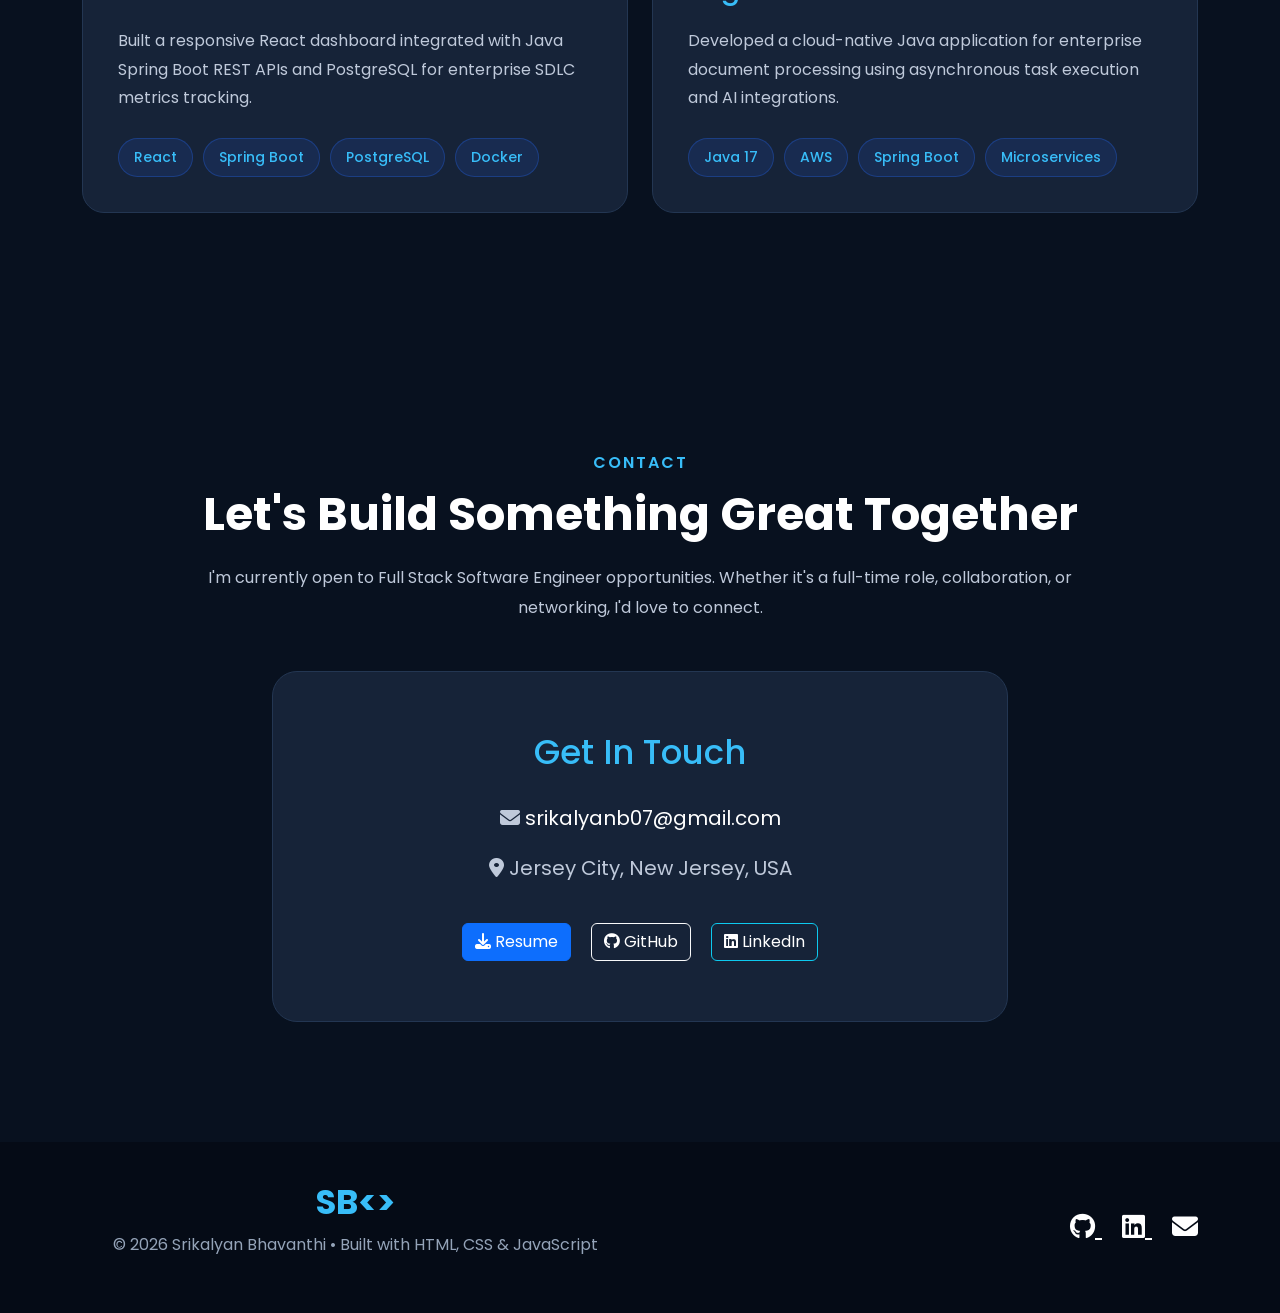
==== commit 111f1d4d: "Update portfolio experience and resume" ====
--- a/index.html
+++ b/index.html
@@ -130,7 +130,7 @@
 
 <p>
 
-Full Stack Software Engineer with 4+ years of experience developing enterprise-grade software using Java 17, Spring Boot, React, AWS, Microservices, REST APIs and AI-powered solutions.
+Full Stack Software Engineer with 5+ years of experience developing enterprise-grade software using Java 17, Spring Boot, React, AWS, Microservices, REST APIs and AI-powered solutions.
 
 </p>
 
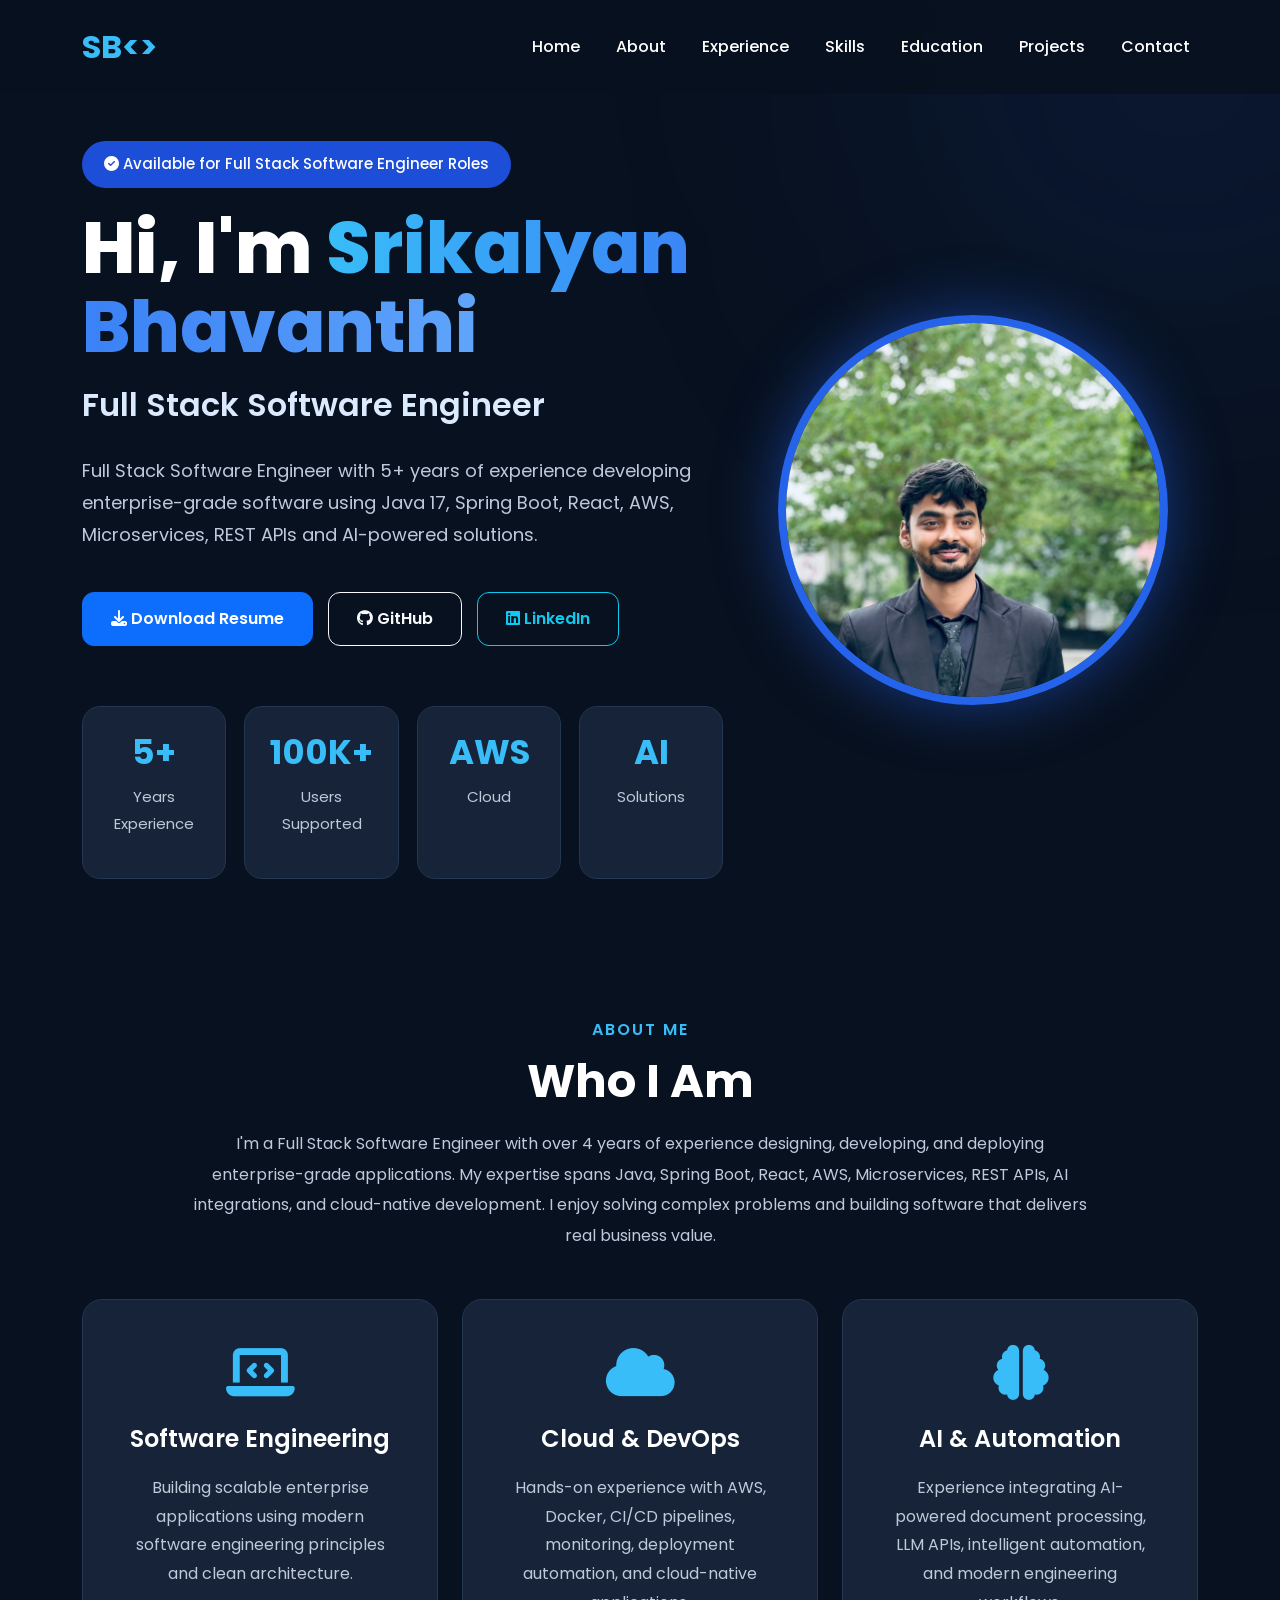
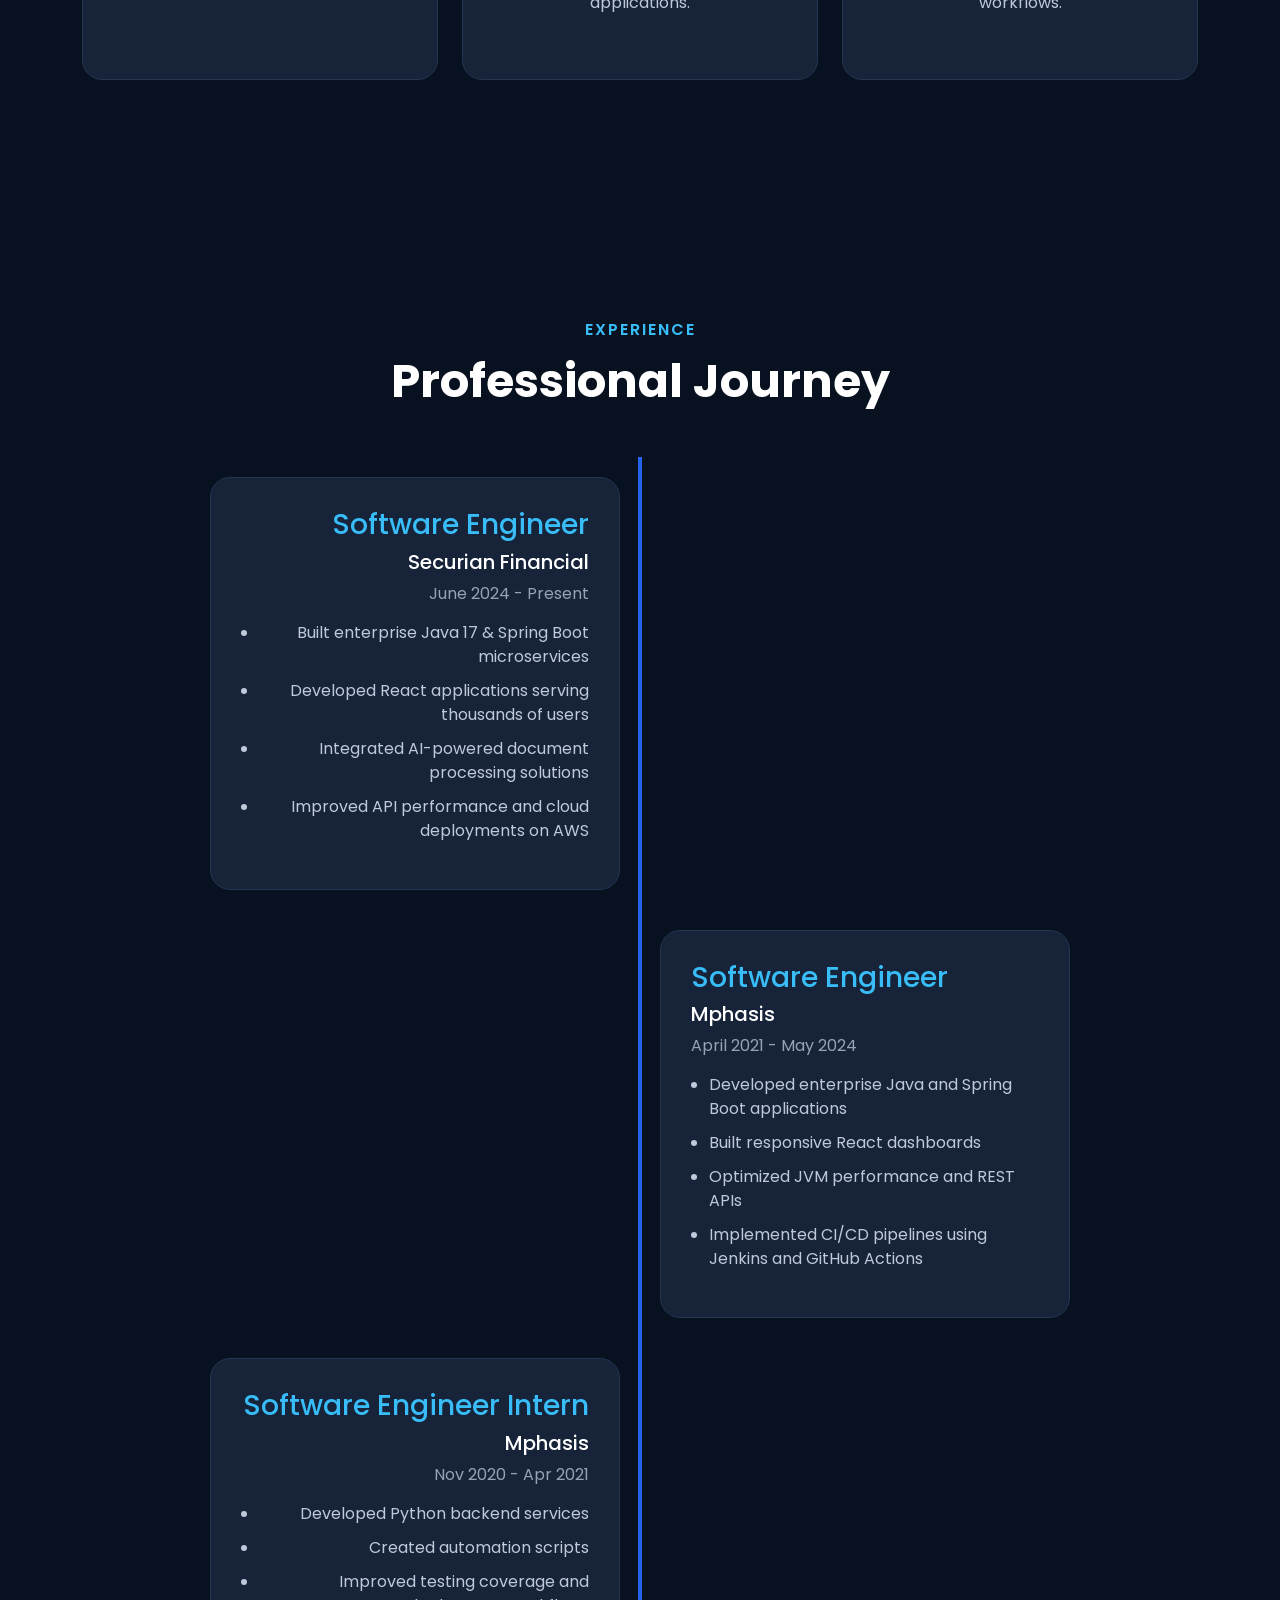
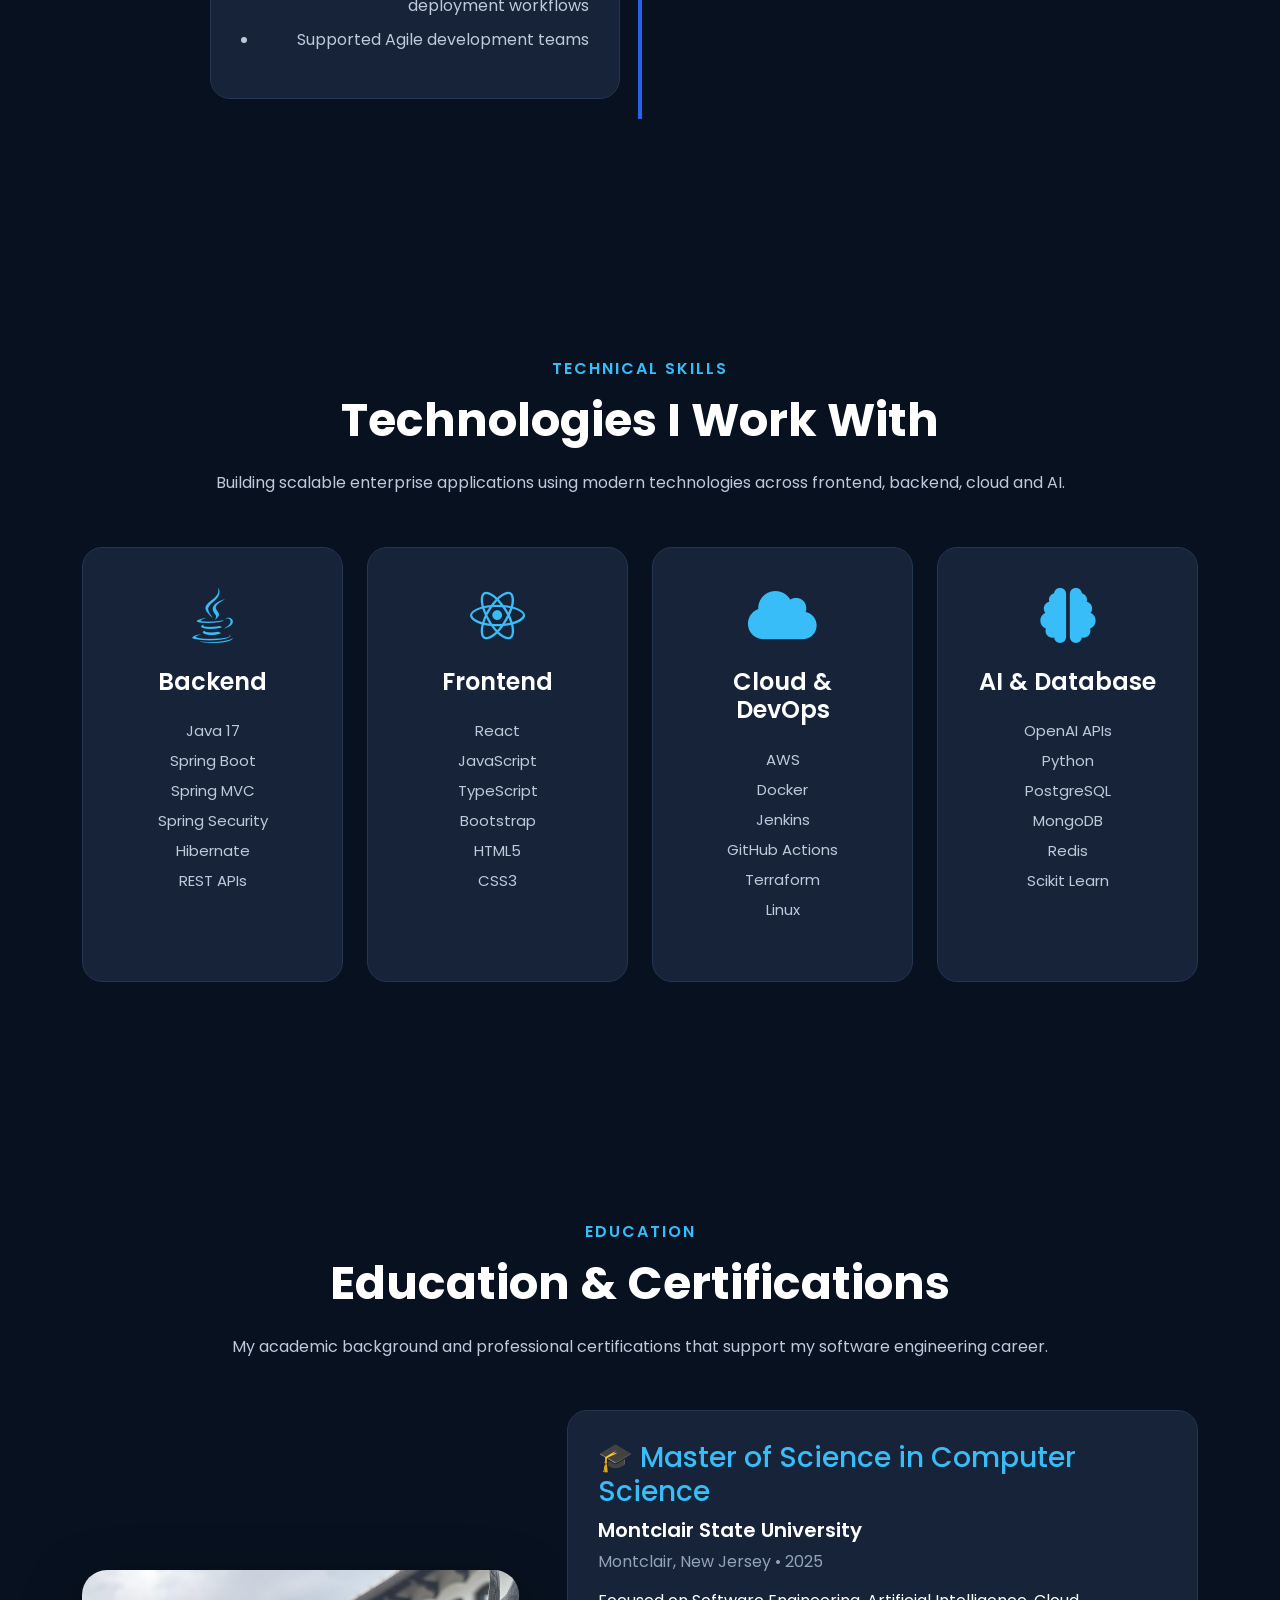
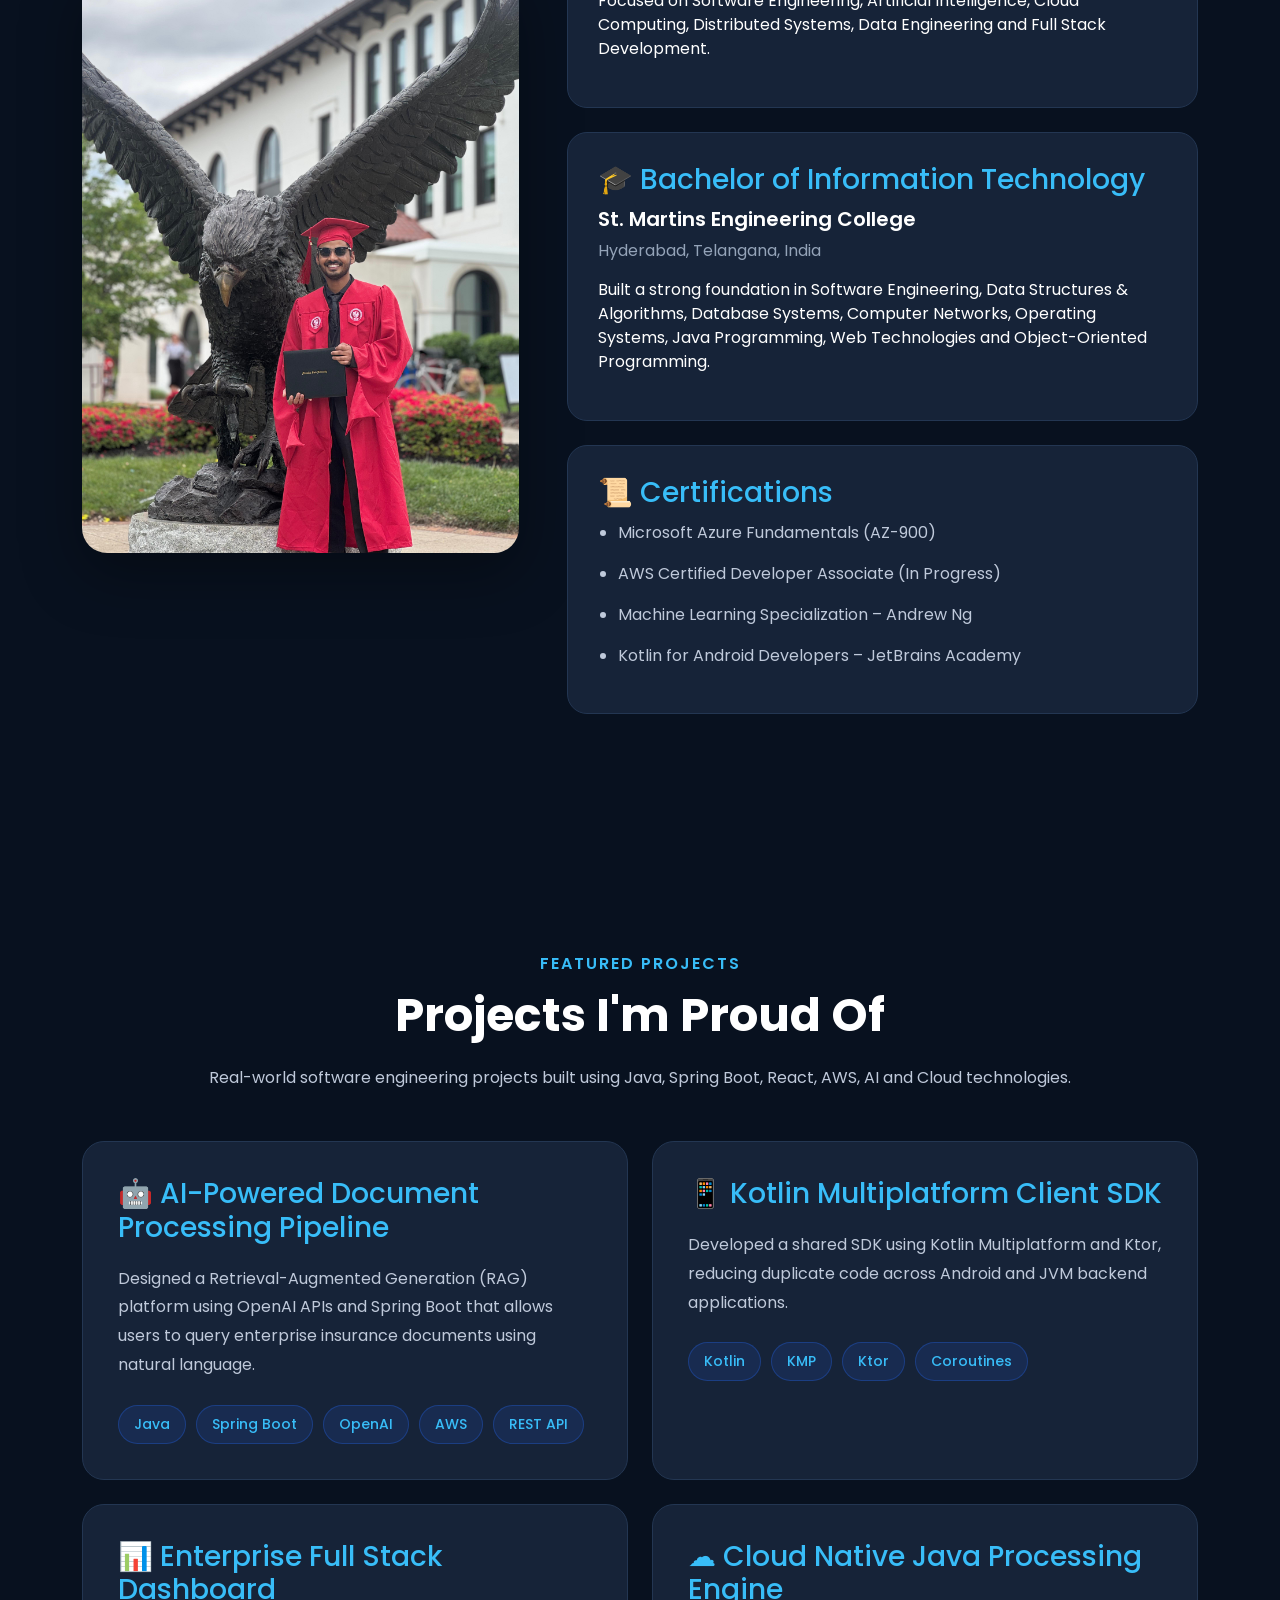
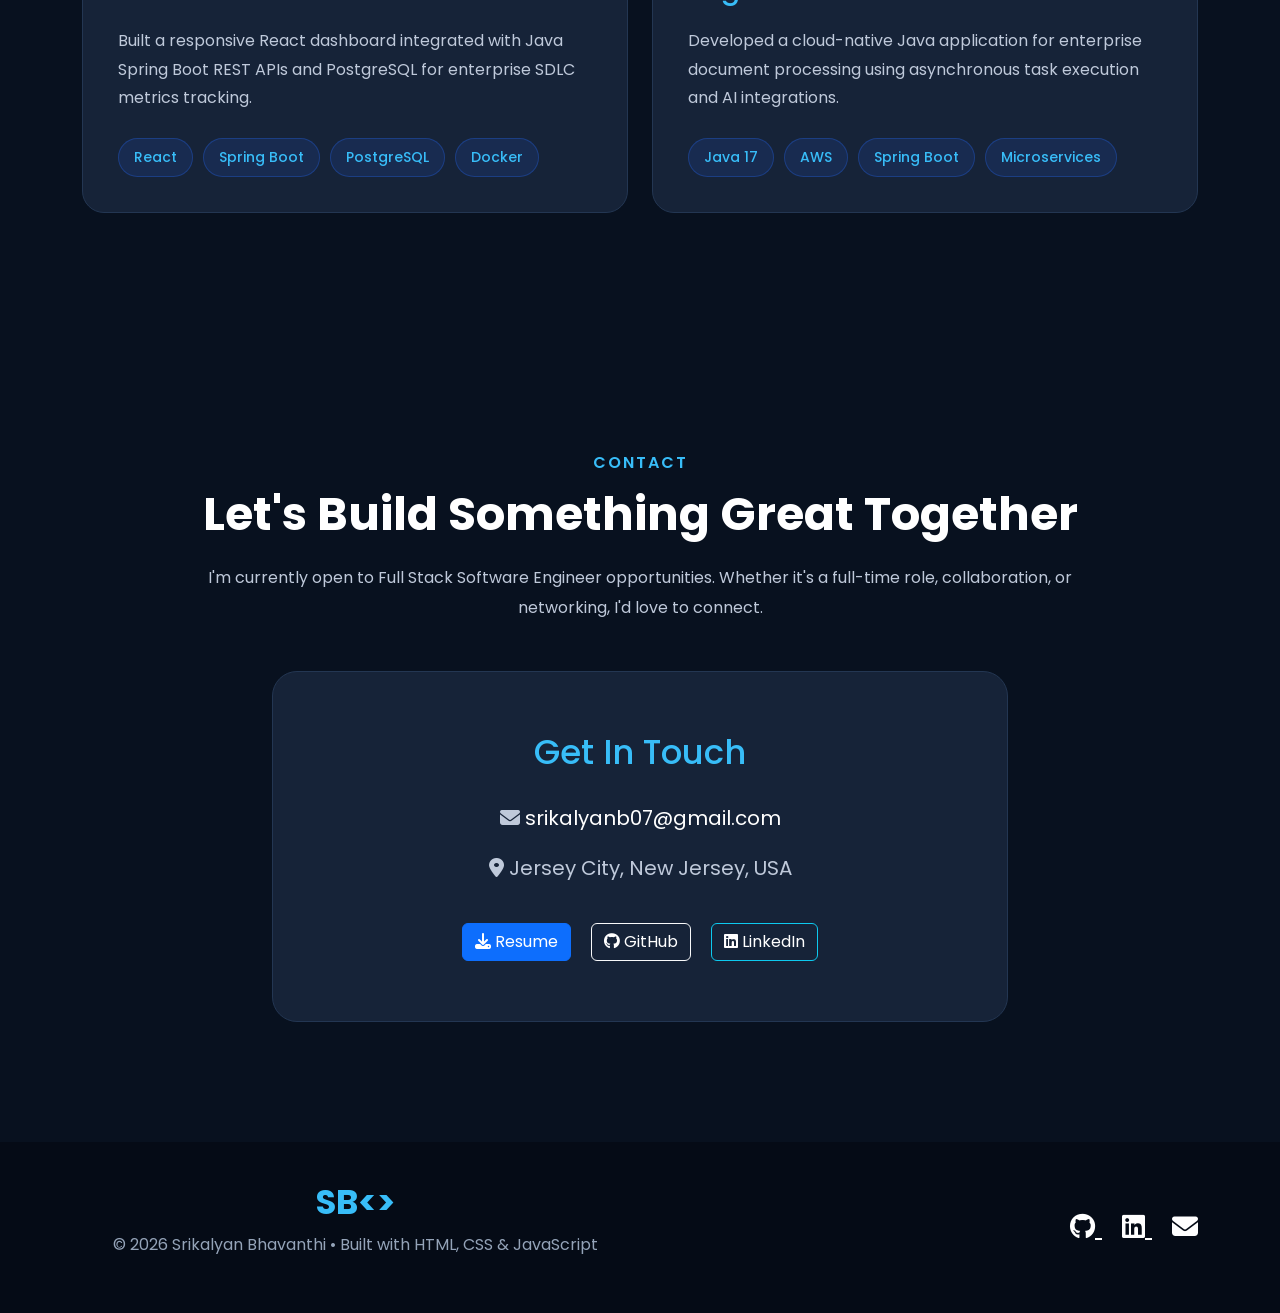
==== commit 391433e4: "Fix resume download and update experience to 5+ years" ====
--- a/index.html
+++ b/index.html
@@ -136,7 +136,7 @@
 
 <div class="hero-buttons">
 
-<a href="assets/files/resume.pdf"
+<a href="resume.pdf"
 target="_blank"
 class="btn btn-primary">
 
@@ -172,7 +172,7 @@
 
 <div class="stat-box">
 
-<h3>4+</h3>
+<h3>5+</h3>
 
 <p>Years Experience</p>
 
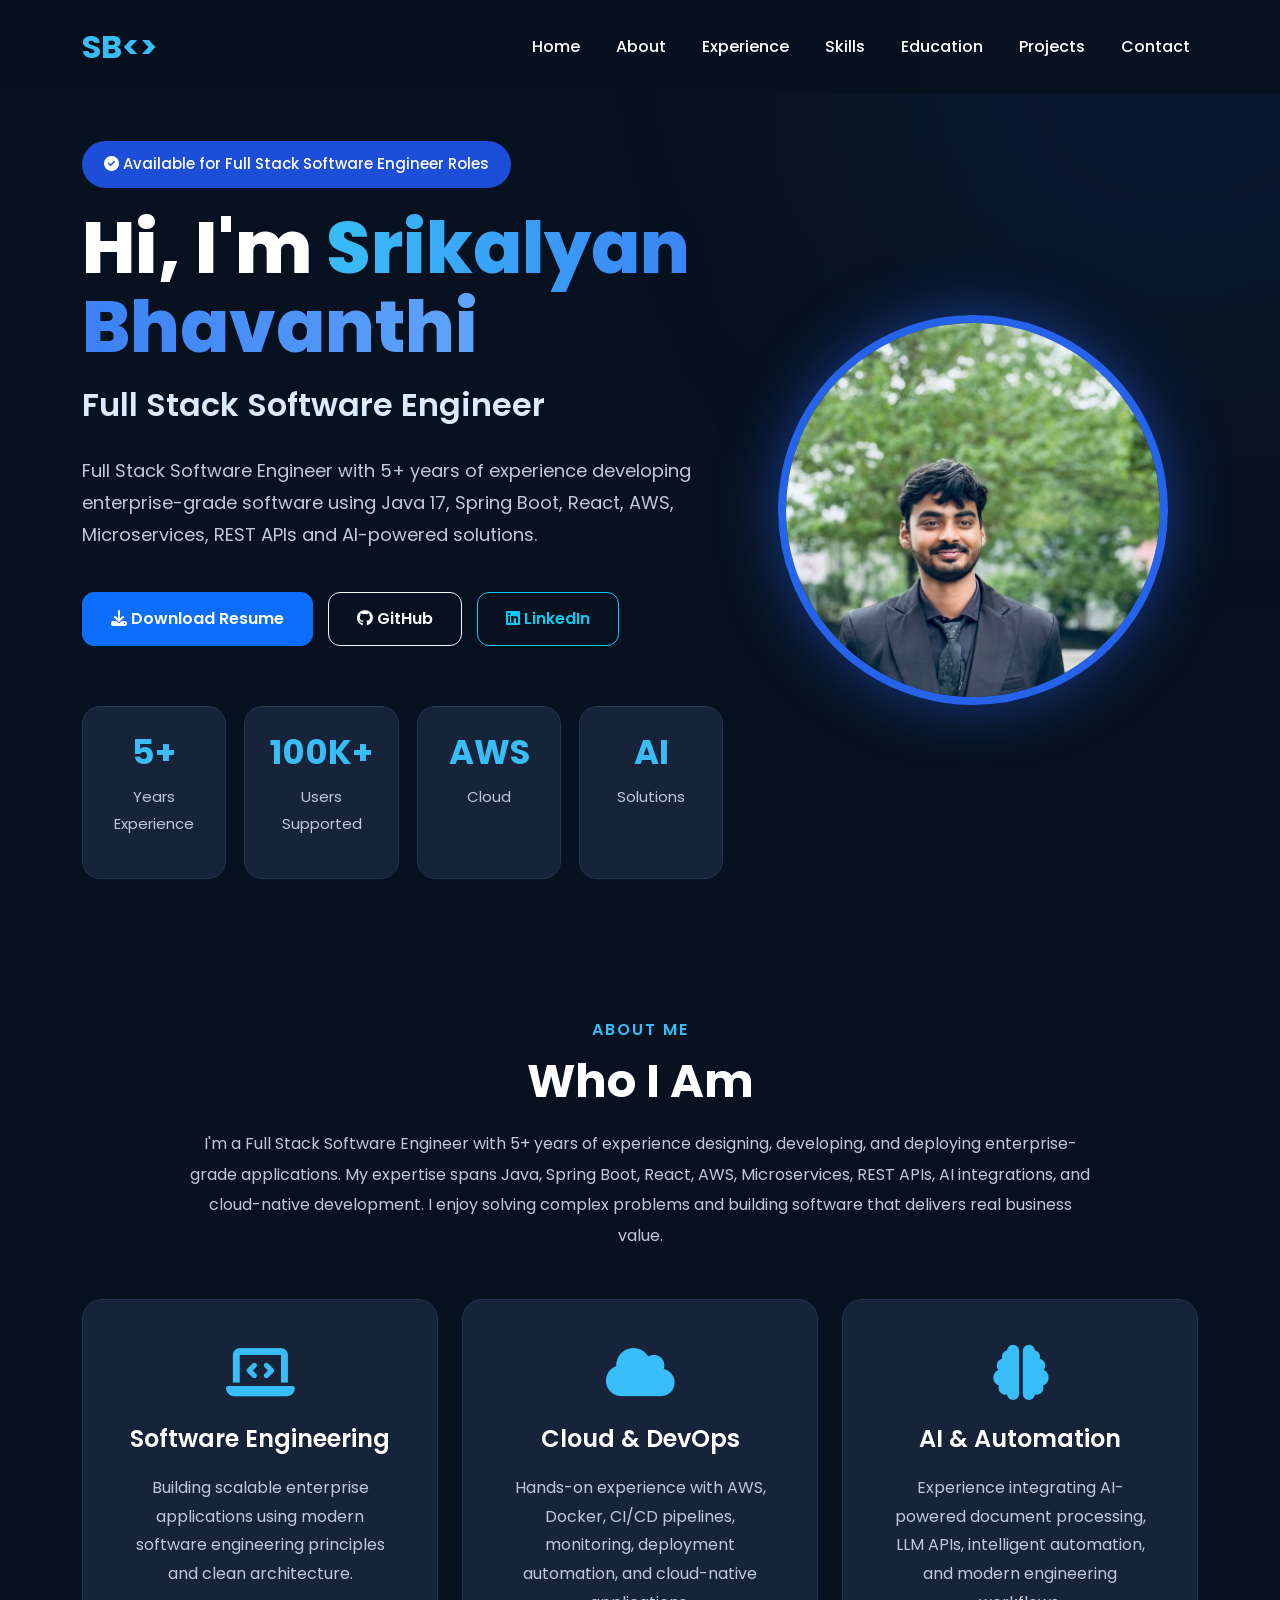
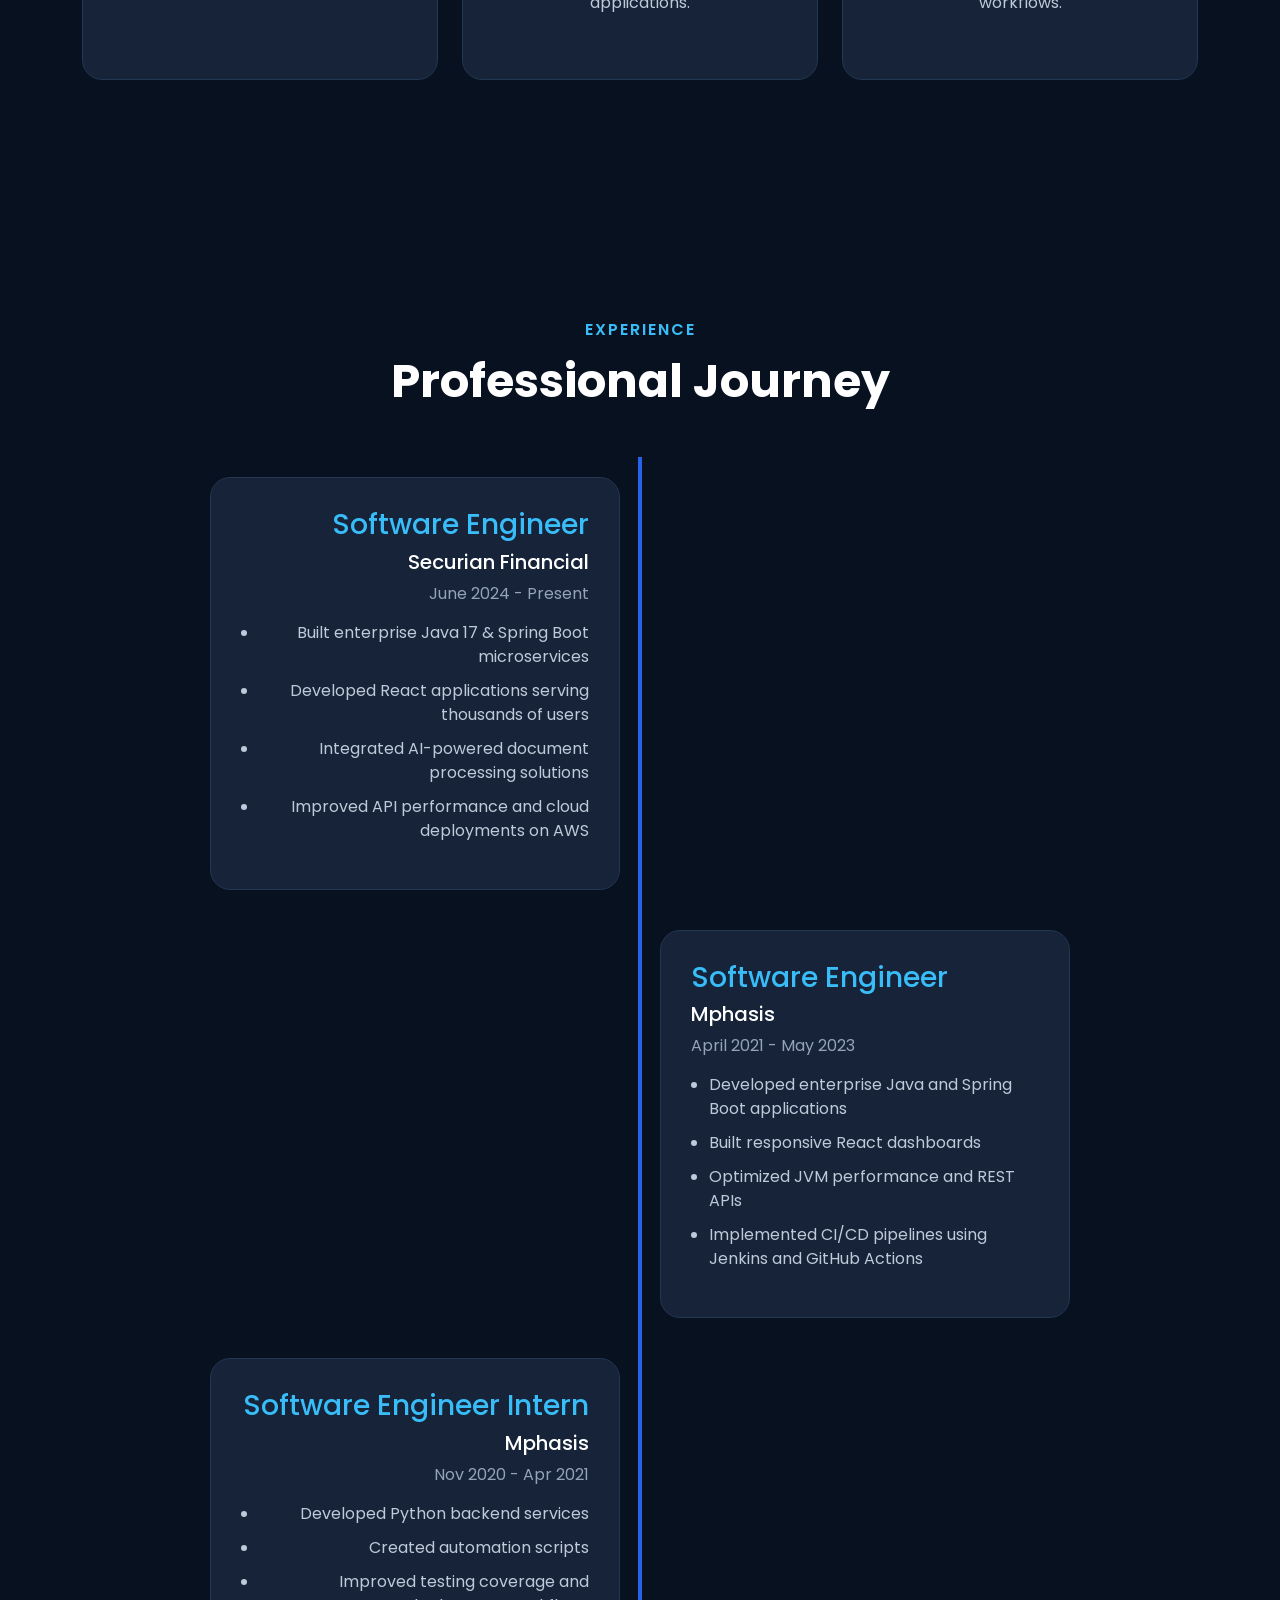
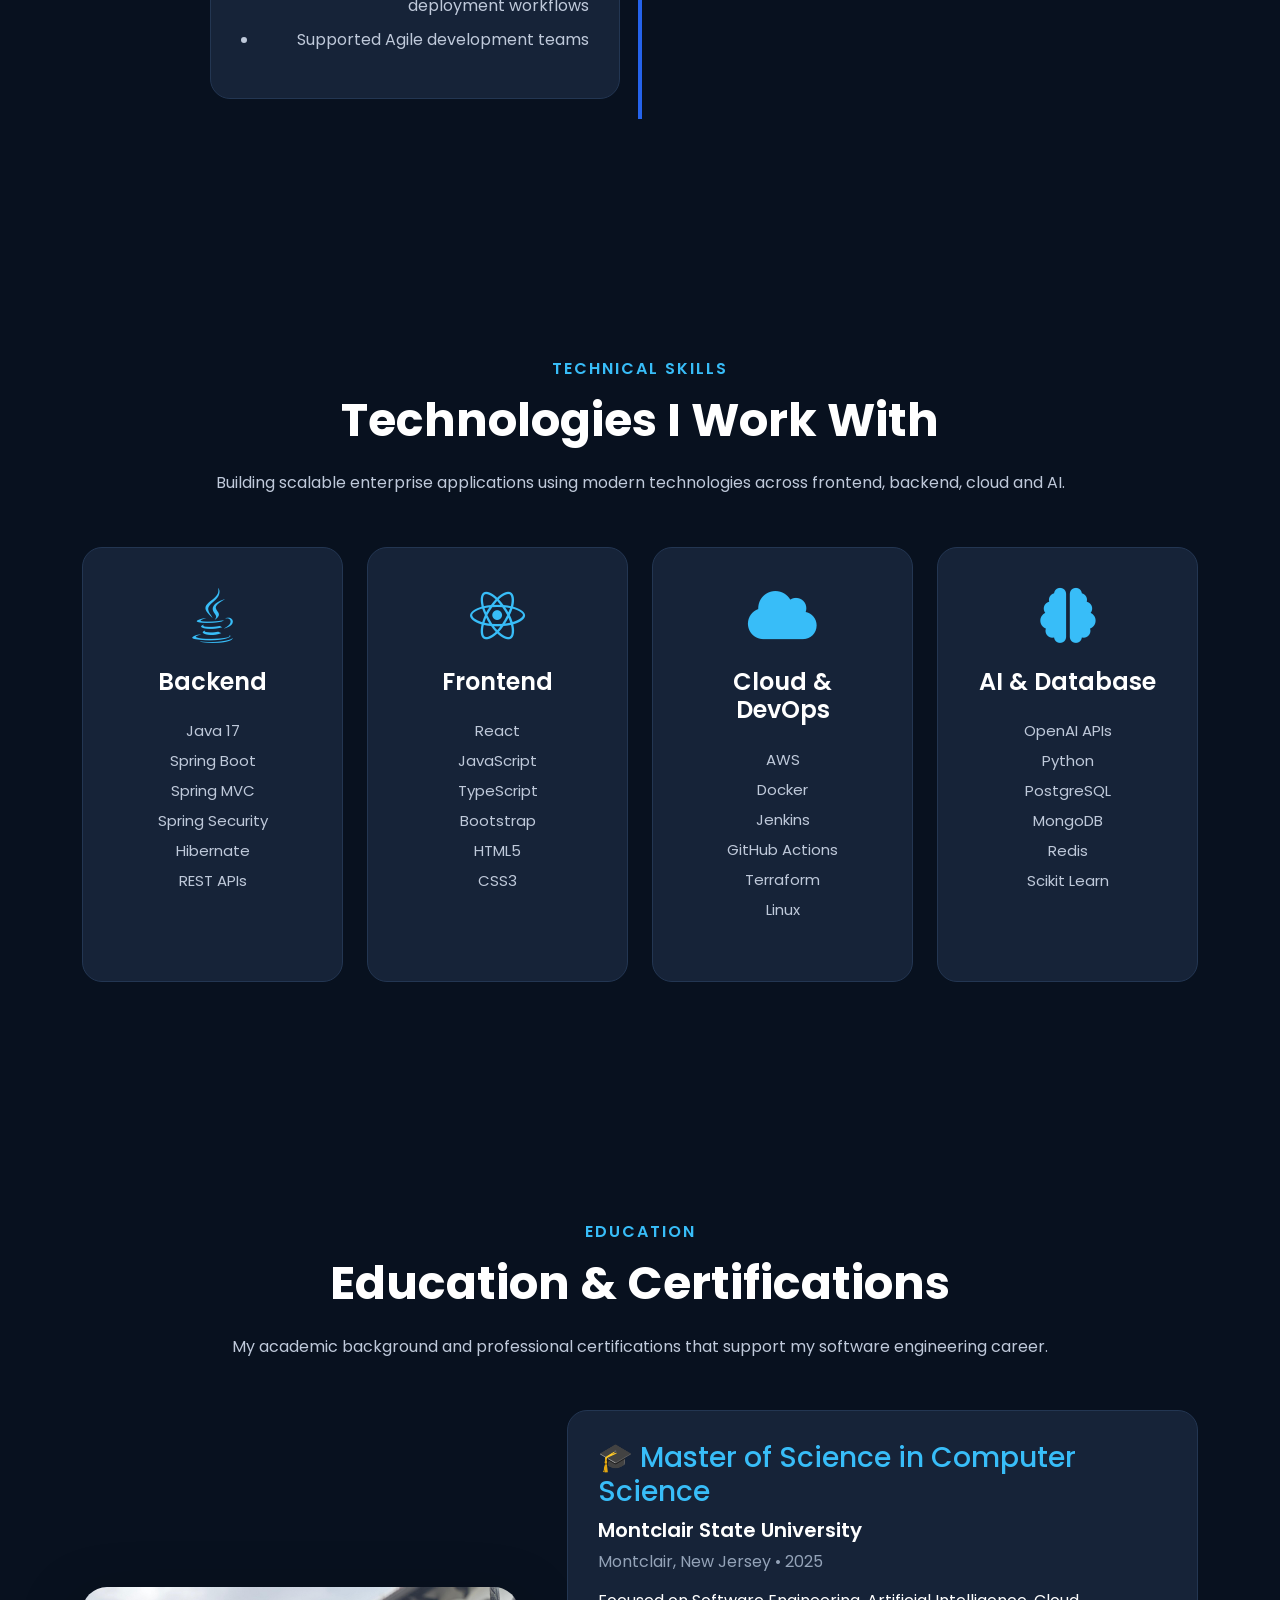
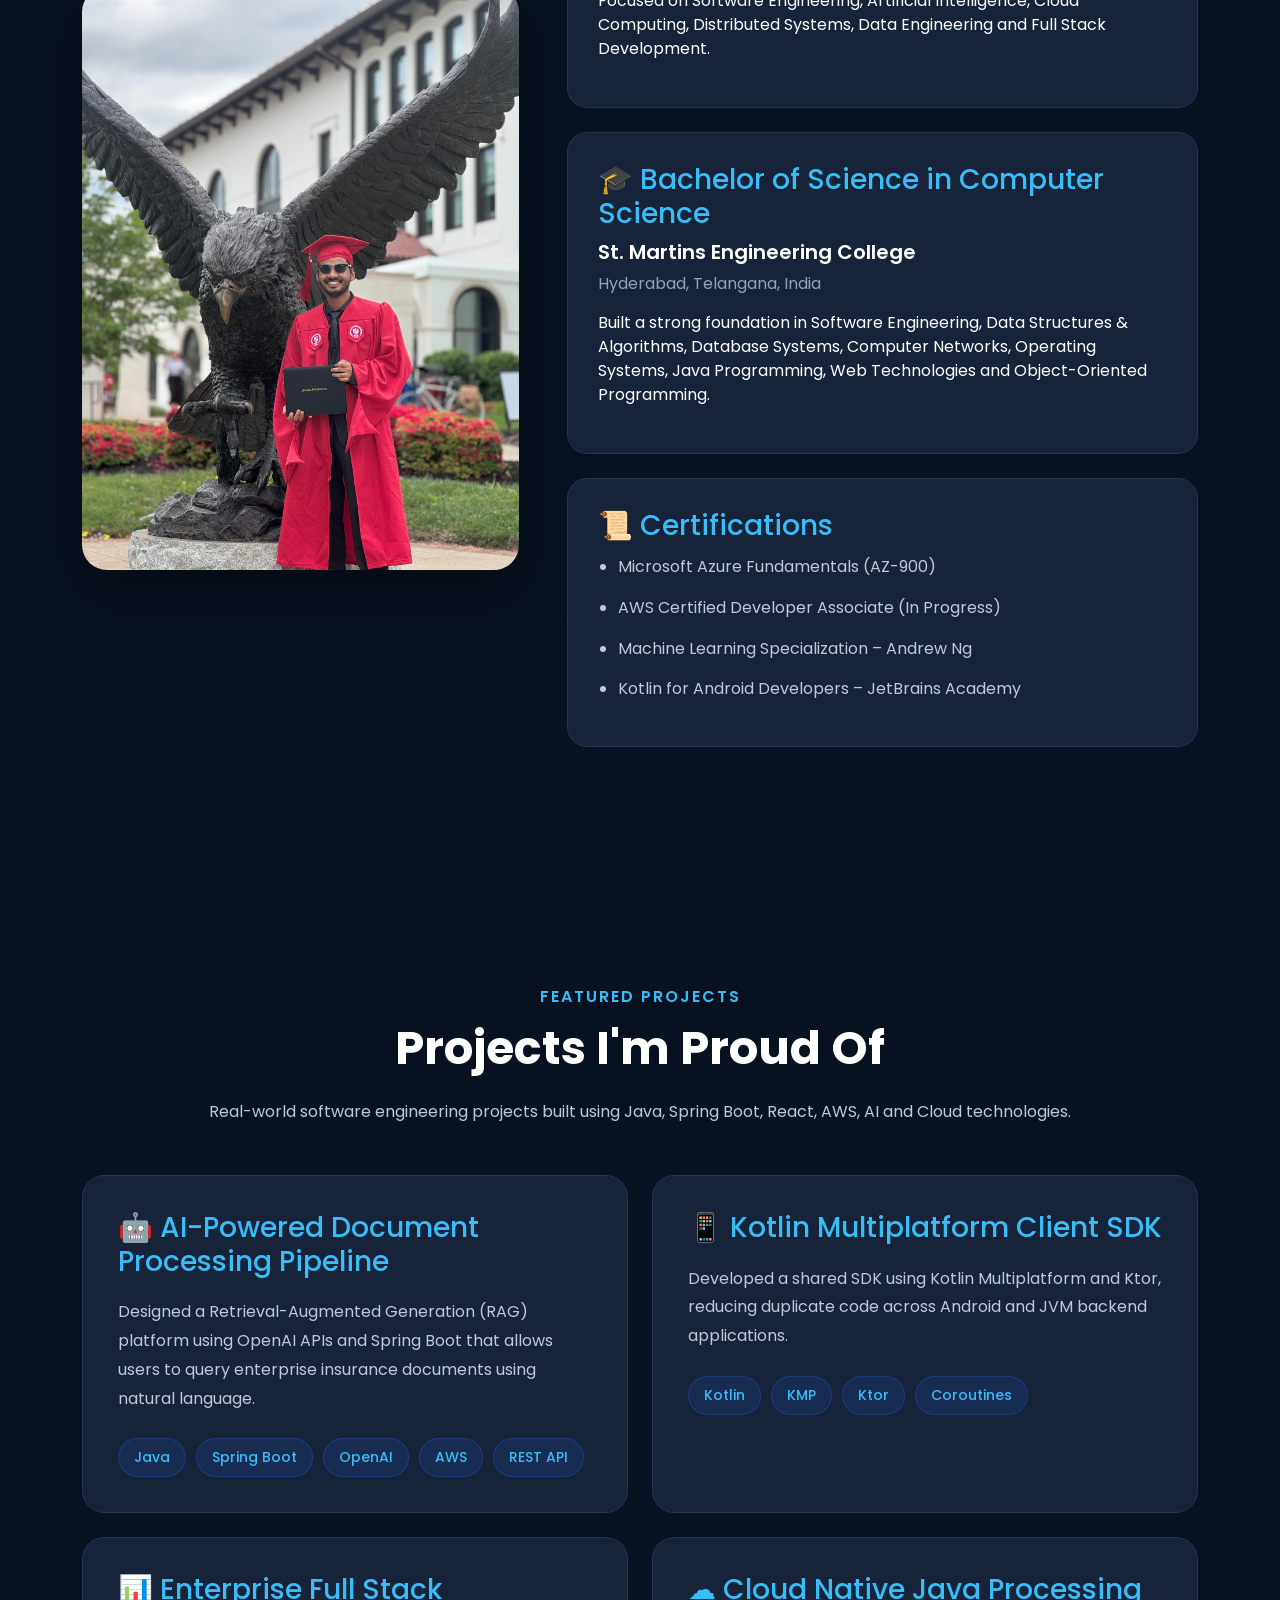
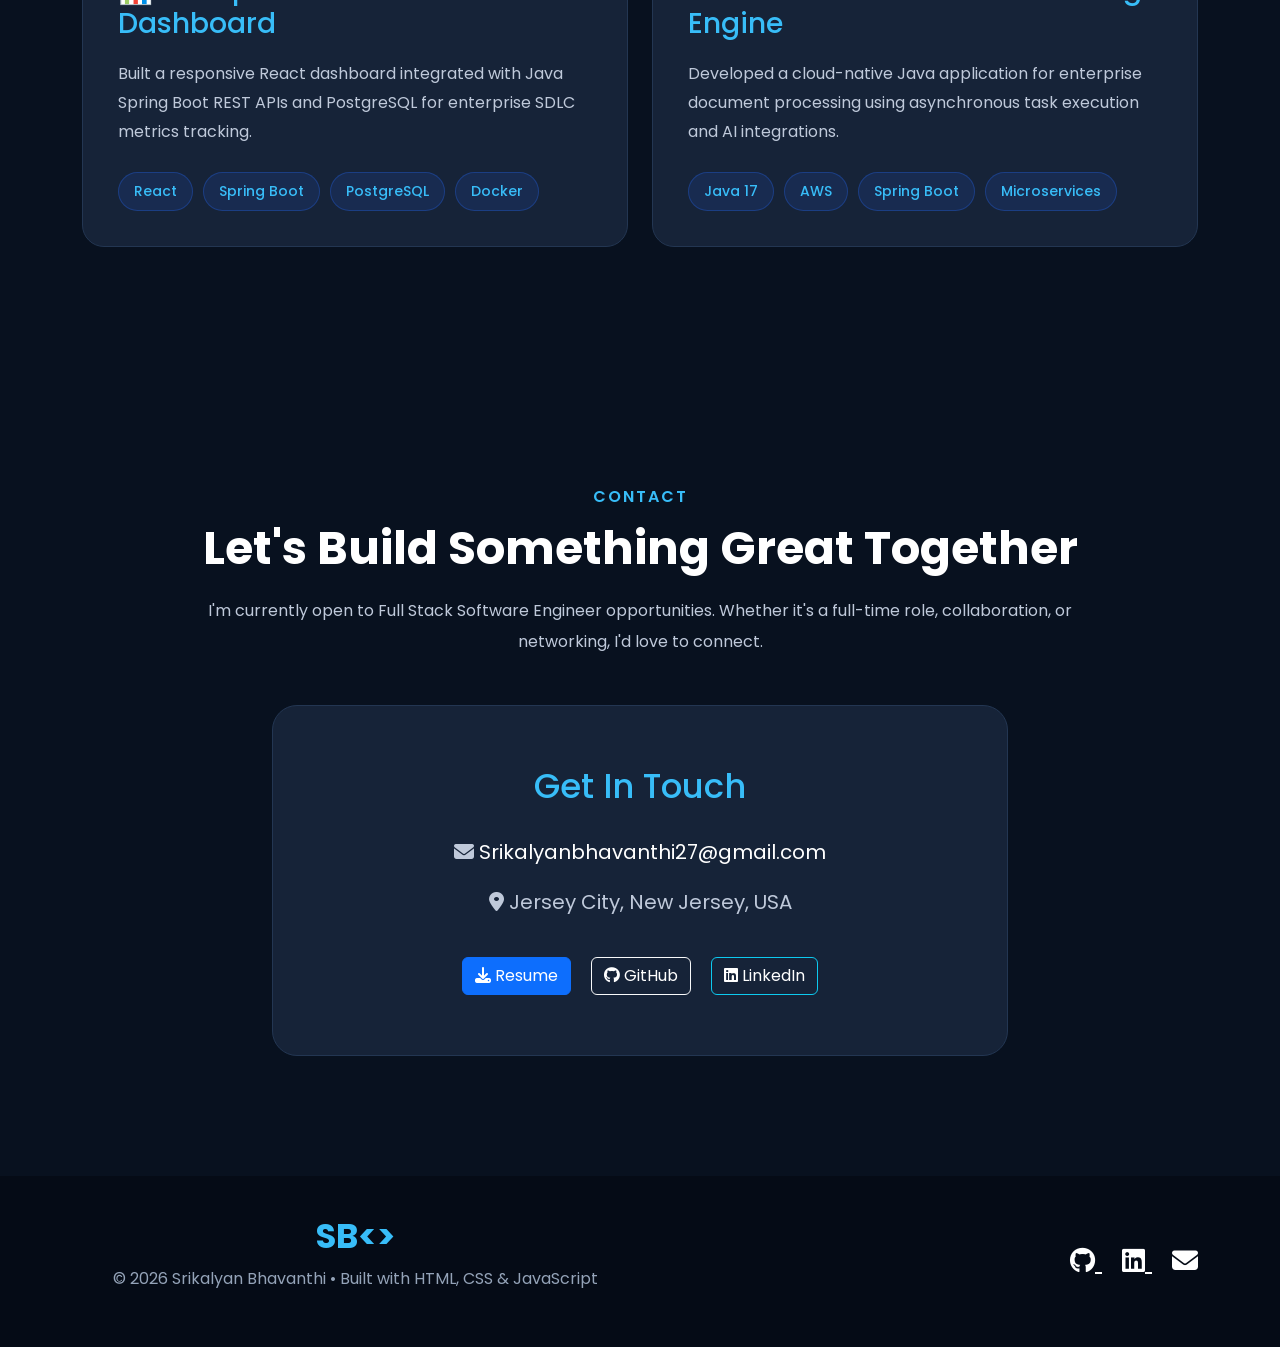
==== commit 7f40461f: "Align portfolio details with current resume" ====
--- a/index.html
+++ b/index.html
@@ -235,7 +235,7 @@
 
 <p class="section-description">
 
-I'm a Full Stack Software Engineer with over 4 years of experience designing, developing, and deploying enterprise-grade applications. My expertise spans Java, Spring Boot, React, AWS, Microservices, REST APIs, AI integrations, and cloud-native development. I enjoy solving complex problems and building software that delivers real business value.
+I'm a Full Stack Software Engineer with 5+ years of experience designing, developing, and deploying enterprise-grade applications. My expertise spans Java, Spring Boot, React, AWS, Microservices, REST APIs, AI integrations, and cloud-native development. I enjoy solving complex problems and building software that delivers real business value.
 
 </p>
 
@@ -361,7 +361,7 @@
 
 <h5>Mphasis</h5>
 
-<span>April 2021 - May 2024</span>
+<span>April 2021 - May 2023</span>
 
 <ul>
 
@@ -593,7 +593,7 @@
 
                 <div class="education-card mt-4">
 
-                    <h3>🎓 Bachelor of Information Technology</h3>
+                    <h3>🎓 Bachelor of Science in Computer Science</h3>
 
                     <h5>St. Martins Engineering College</h5>
 
@@ -846,9 +846,9 @@
 
 <i class="fa-solid fa-envelope"></i>
 
-<a href="mailto:srikalyanb07@gmail.com">
-
-srikalyanb07@gmail.com
+<a href="mailto:Srikalyanbhavanthi27@gmail.com">
+
+Srikalyanbhavanthi27@gmail.com
 
 </a>
 
@@ -951,7 +951,7 @@
 
 </a>
 
-<a href="mailto:srikalyanb07@gmail.com">
+<a href="mailto:Srikalyanbhavanthi27@gmail.com">
 
 <i class="fa-solid fa-envelope"></i>
 
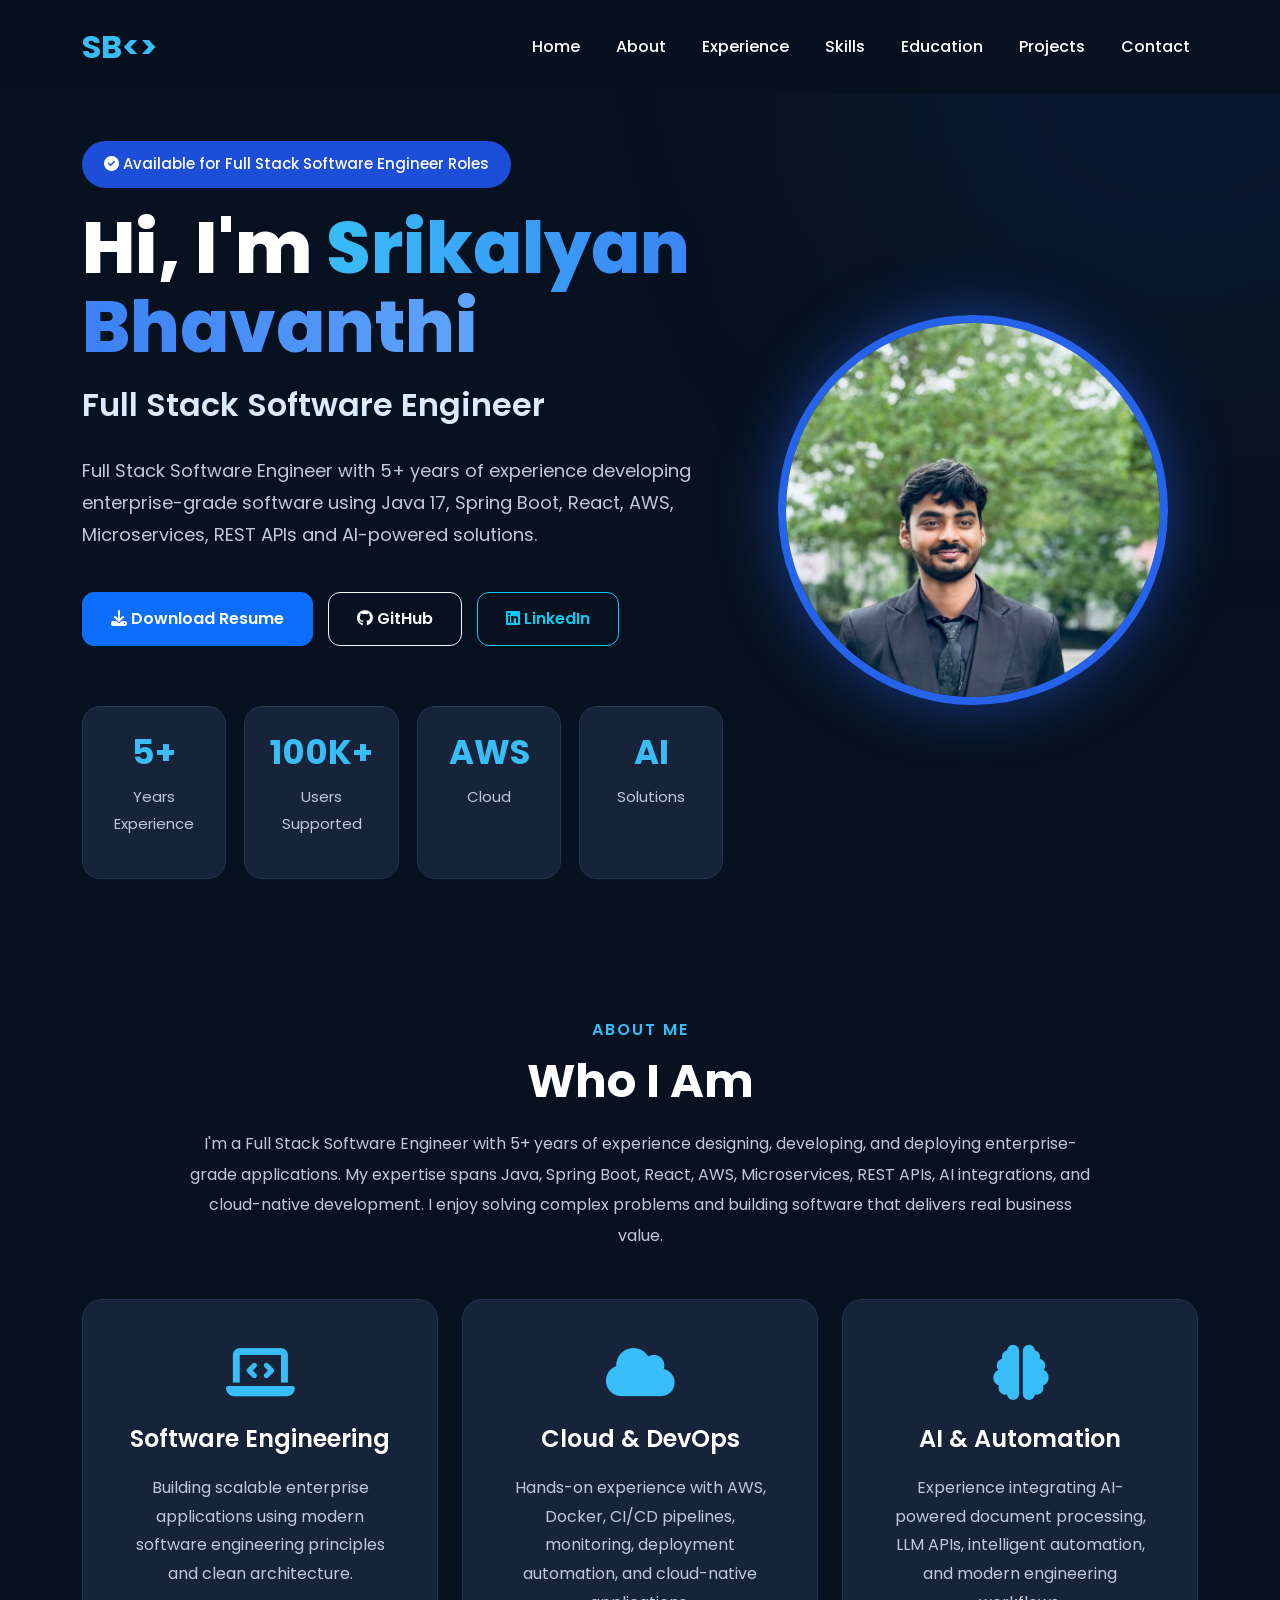
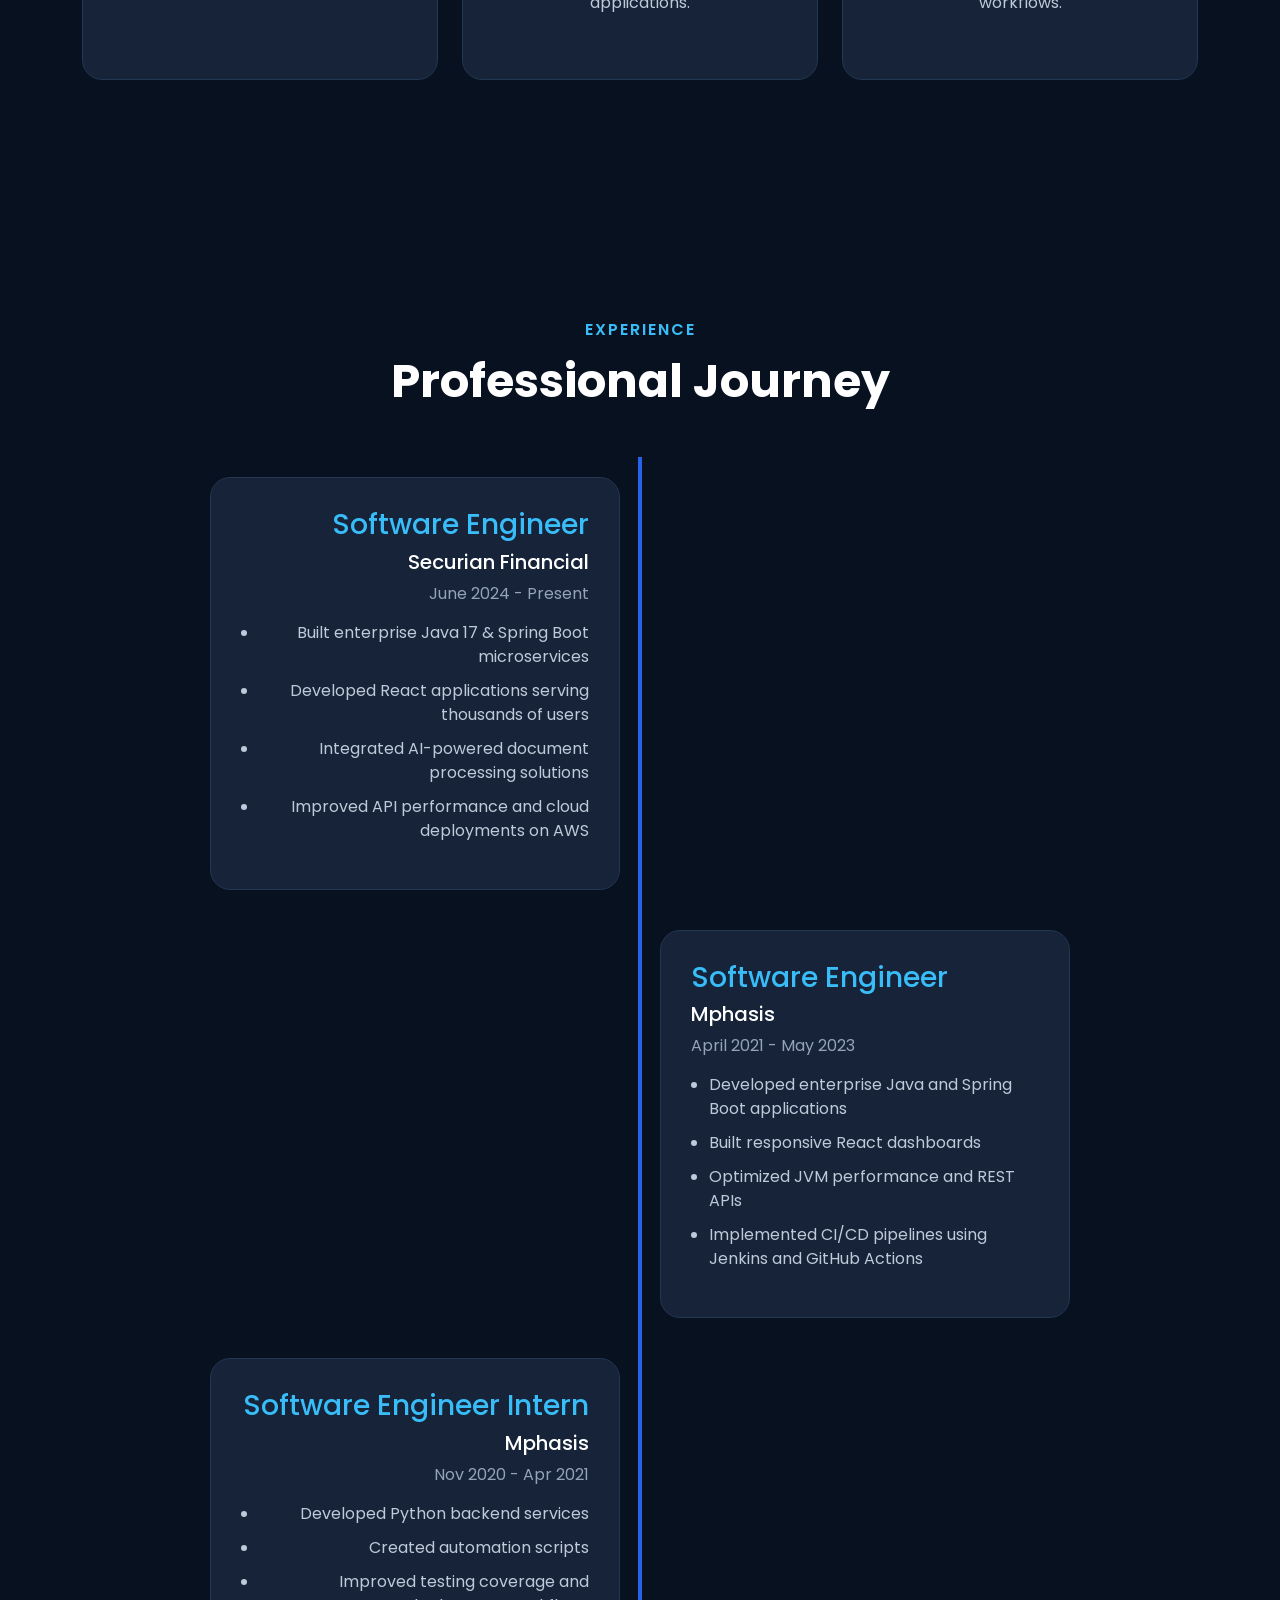
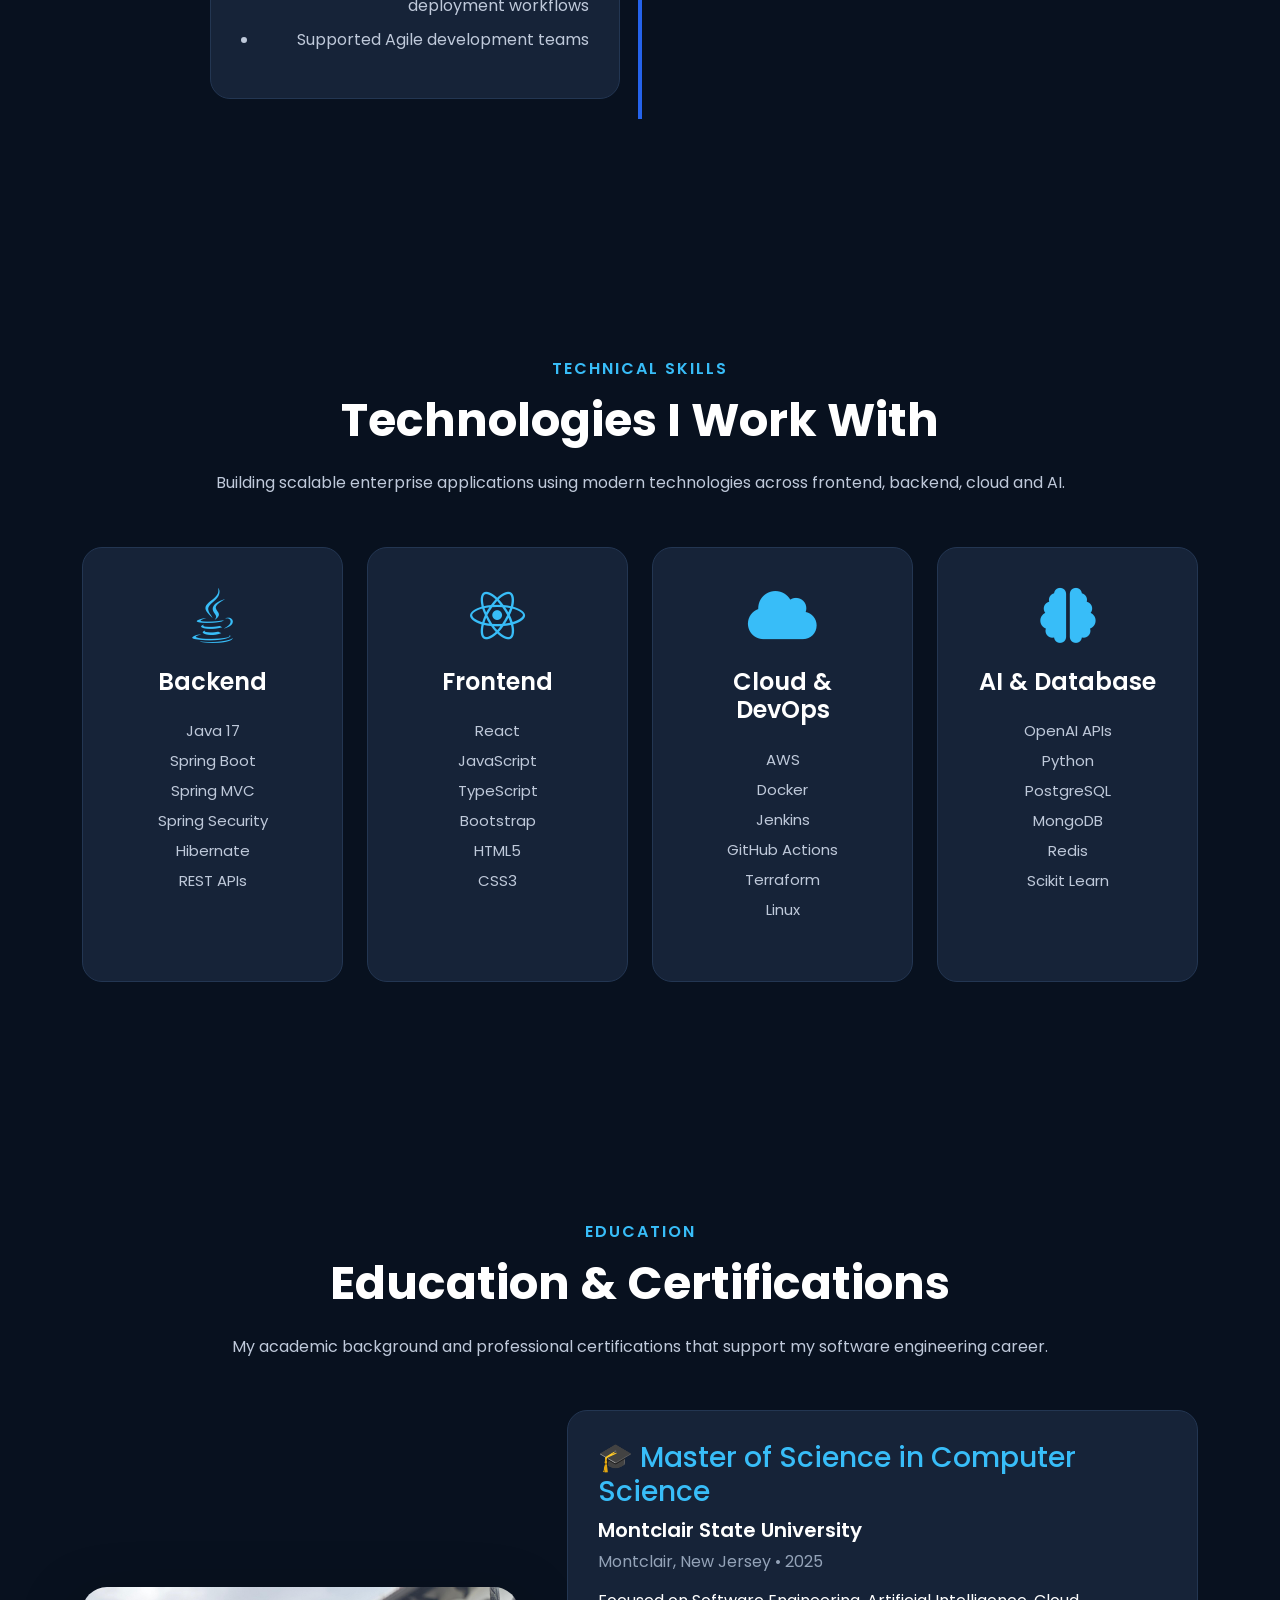
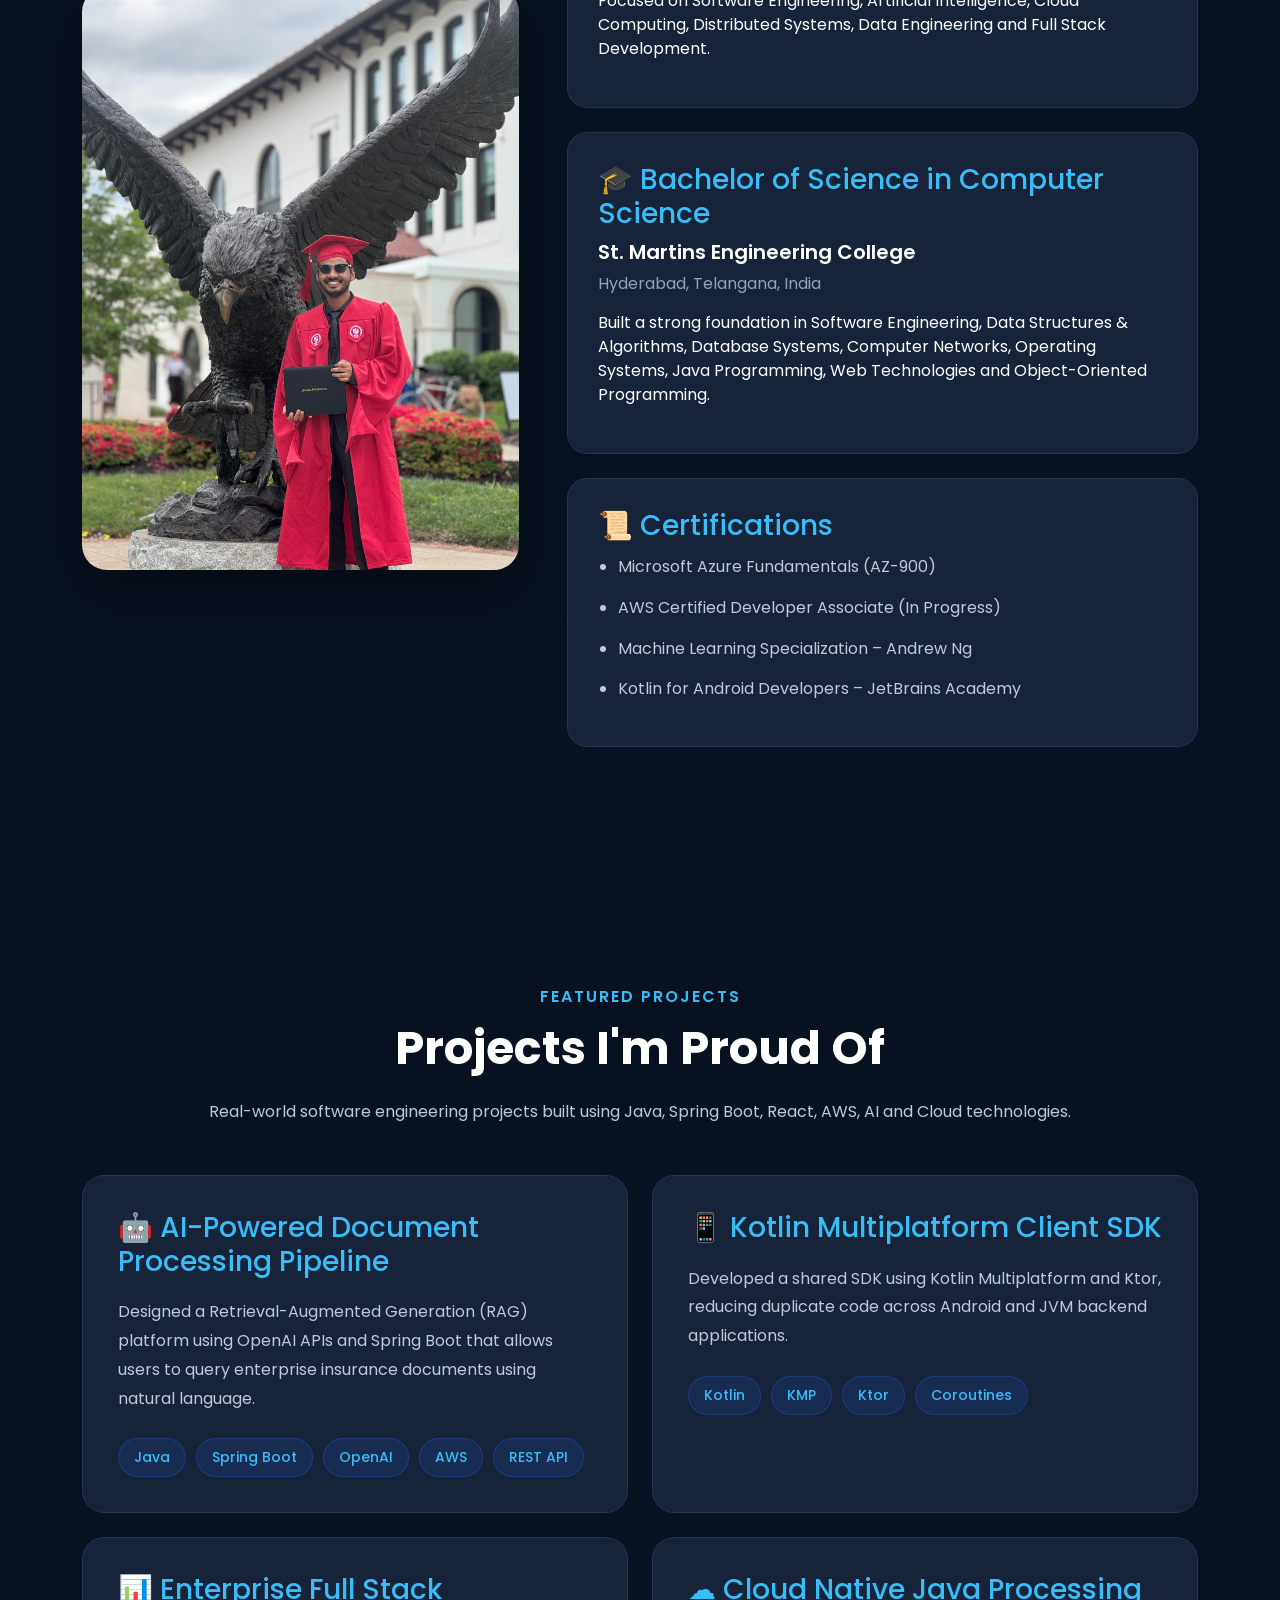
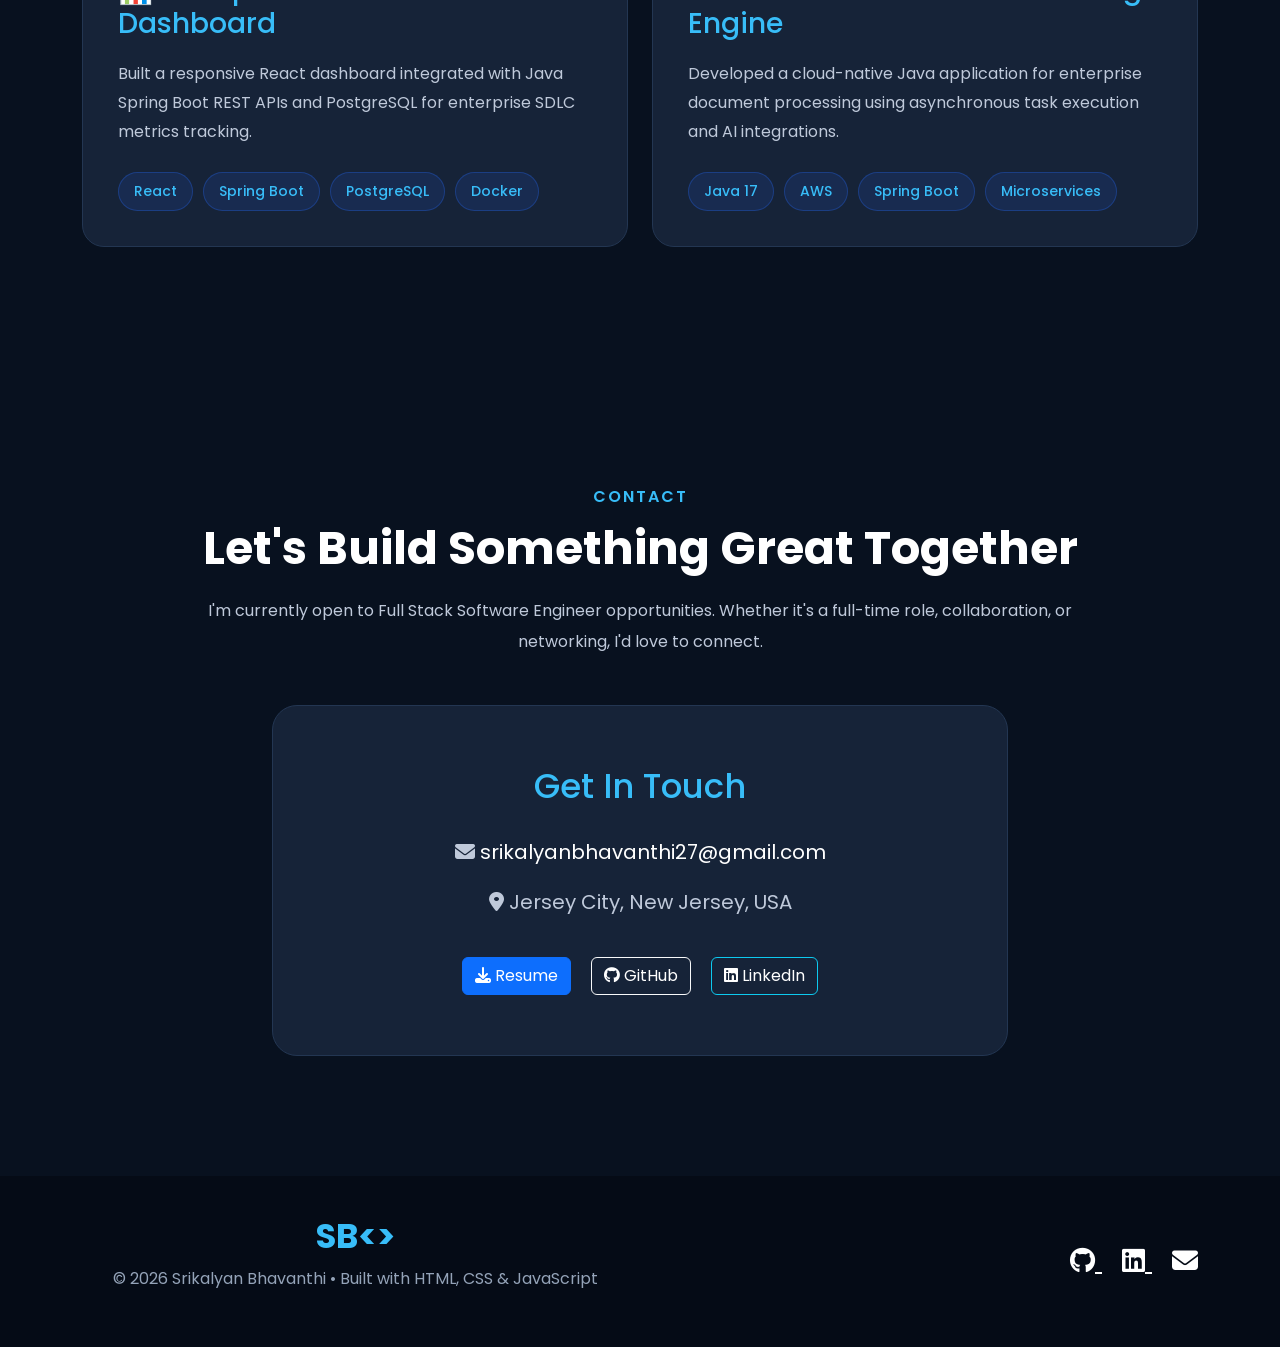
==== commit 18a2f284: "Normalize portfolio contact email" ====
--- a/index.html
+++ b/index.html
@@ -846,9 +846,9 @@
 
 <i class="fa-solid fa-envelope"></i>
 
-<a href="mailto:Srikalyanbhavanthi27@gmail.com">
-
-Srikalyanbhavanthi27@gmail.com
+<a href="mailto:srikalyanbhavanthi27@gmail.com">
+
+srikalyanbhavanthi27@gmail.com
 
 </a>
 
@@ -951,7 +951,7 @@
 
 </a>
 
-<a href="mailto:Srikalyanbhavanthi27@gmail.com">
+<a href="mailto:srikalyanbhavanthi27@gmail.com">
 
 <i class="fa-solid fa-envelope"></i>
 
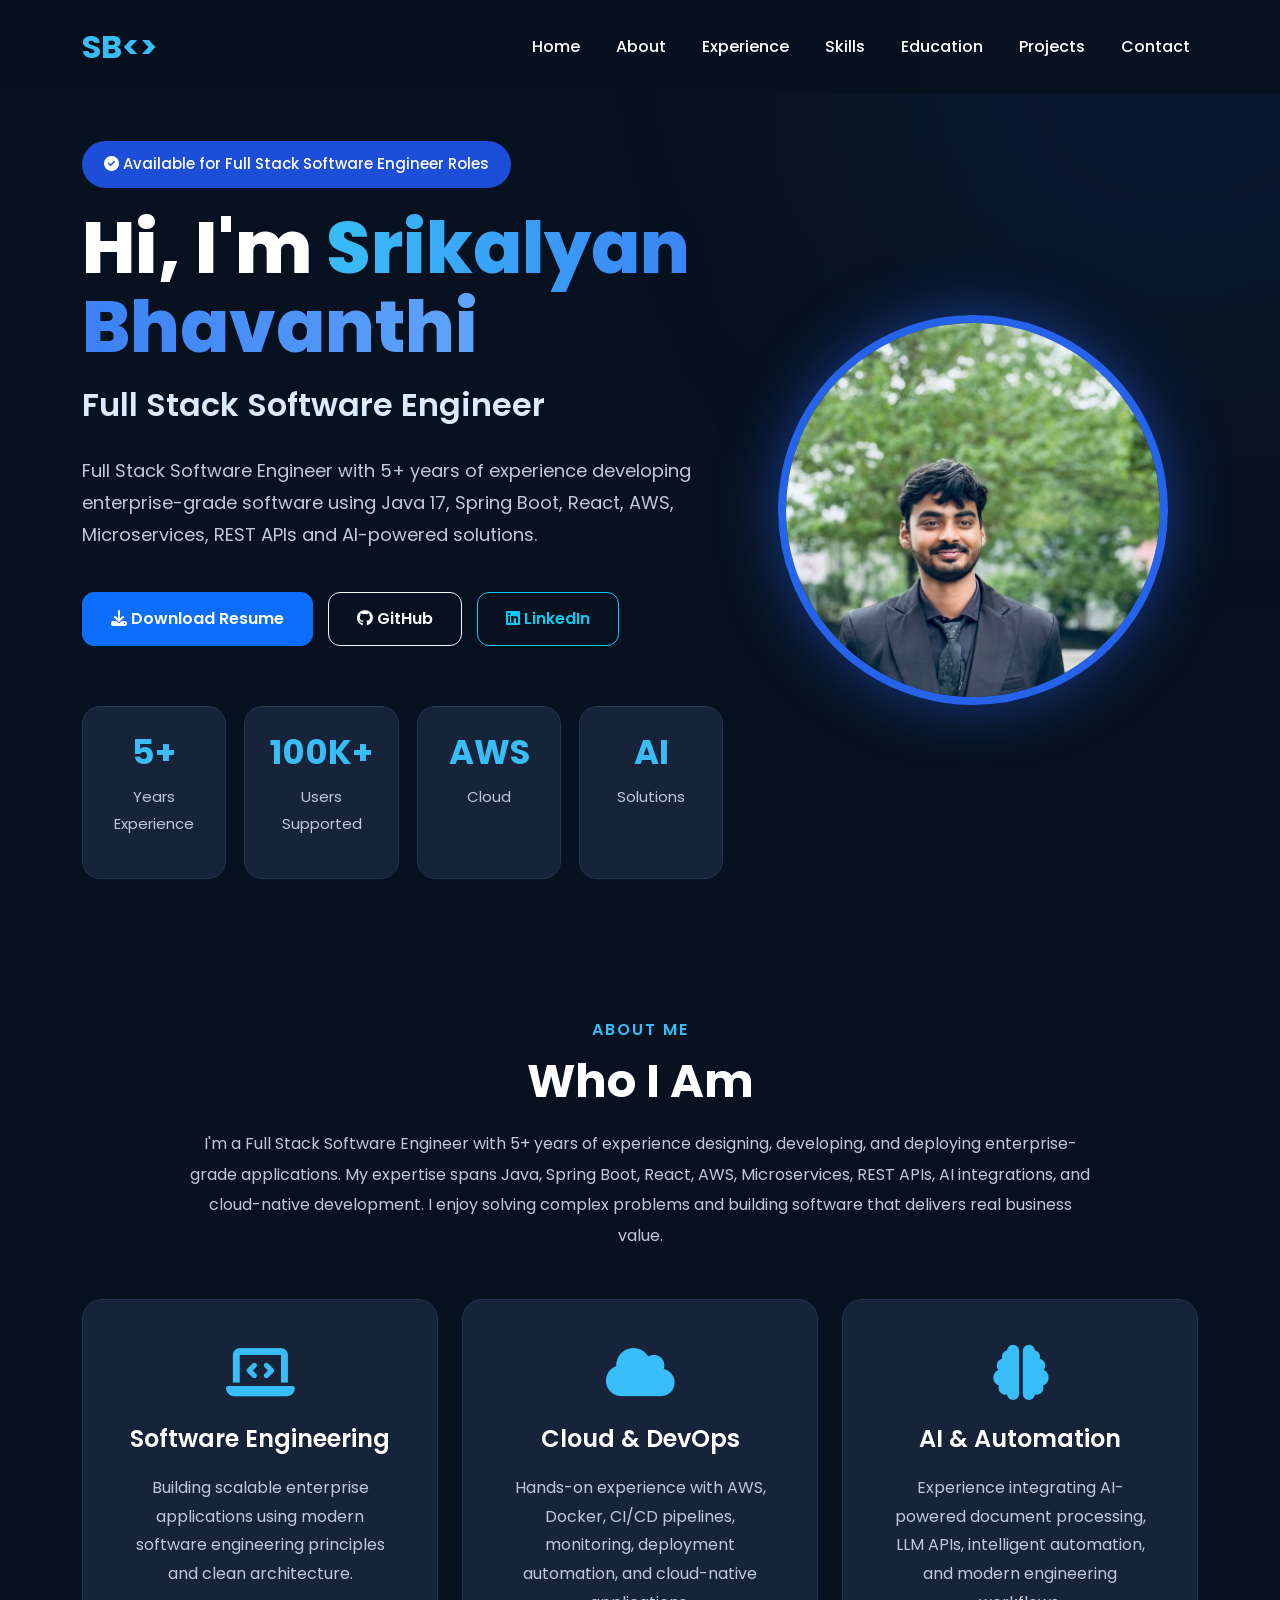
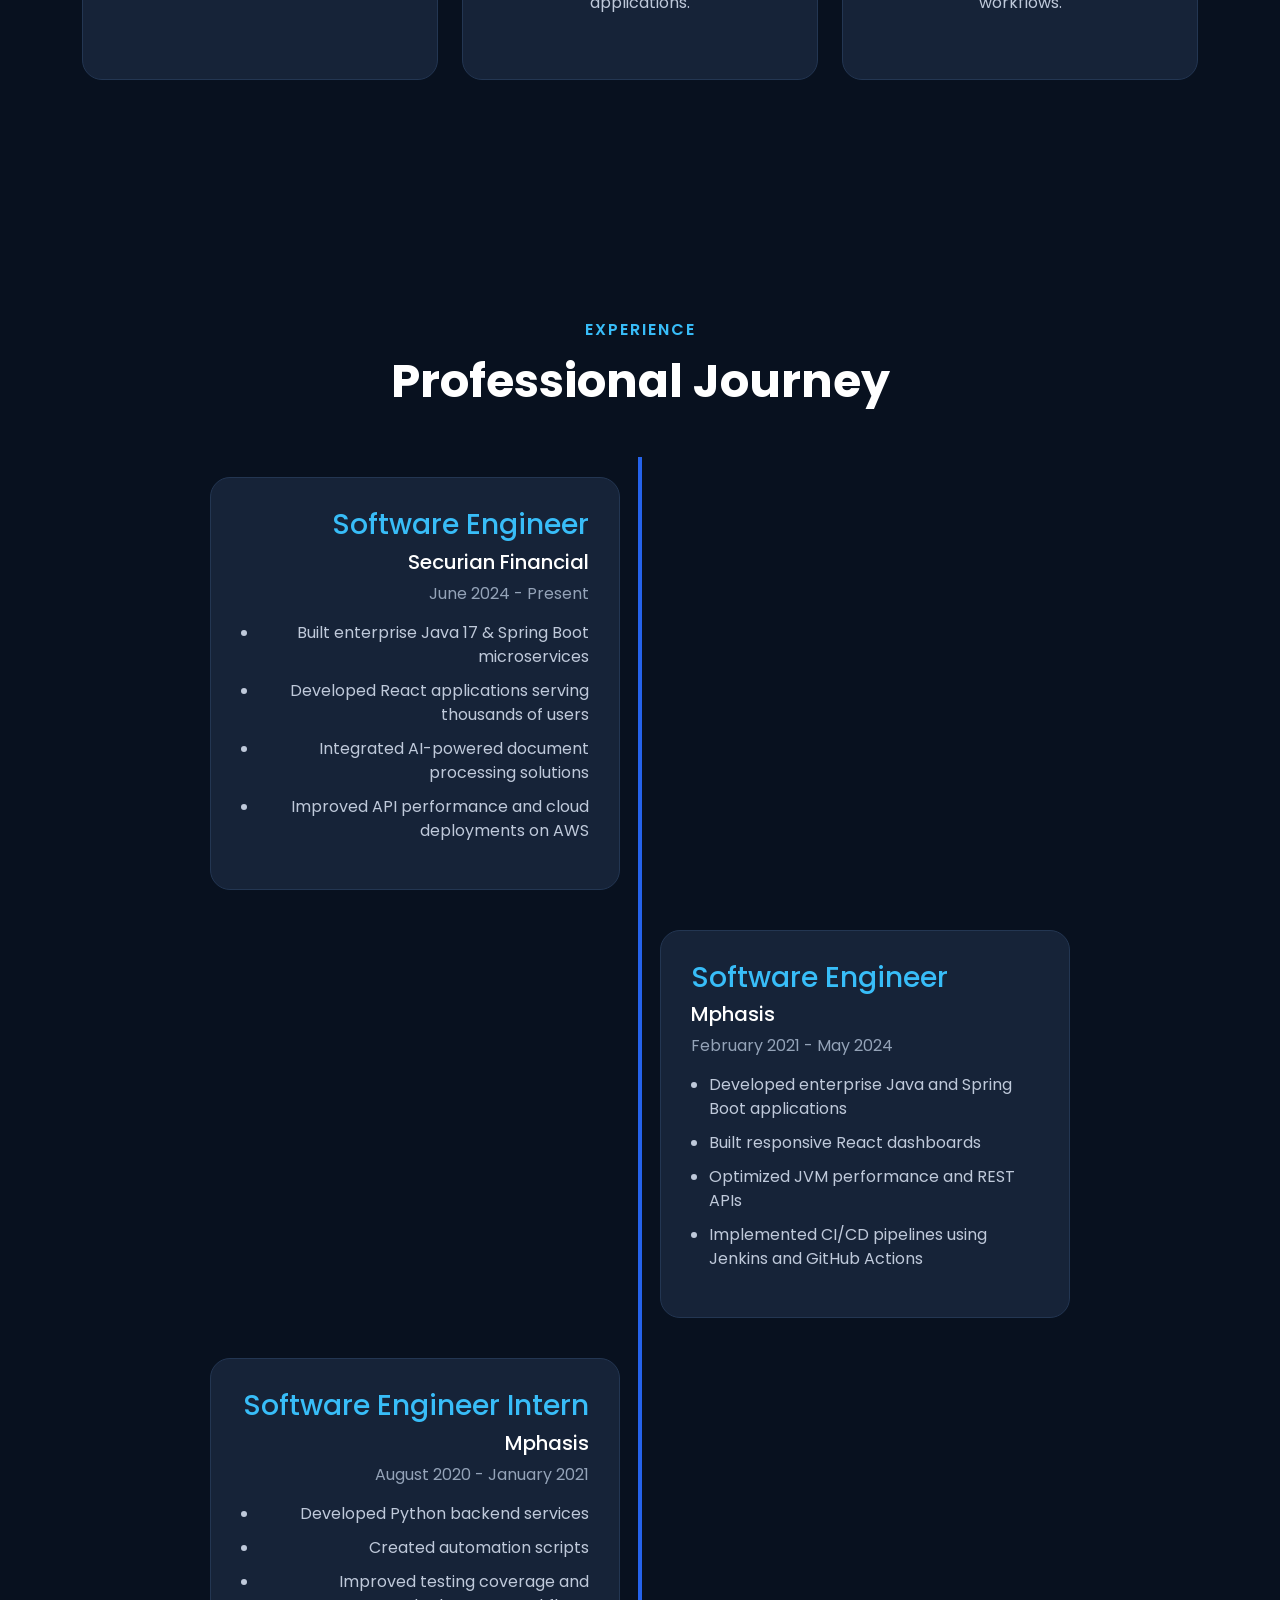
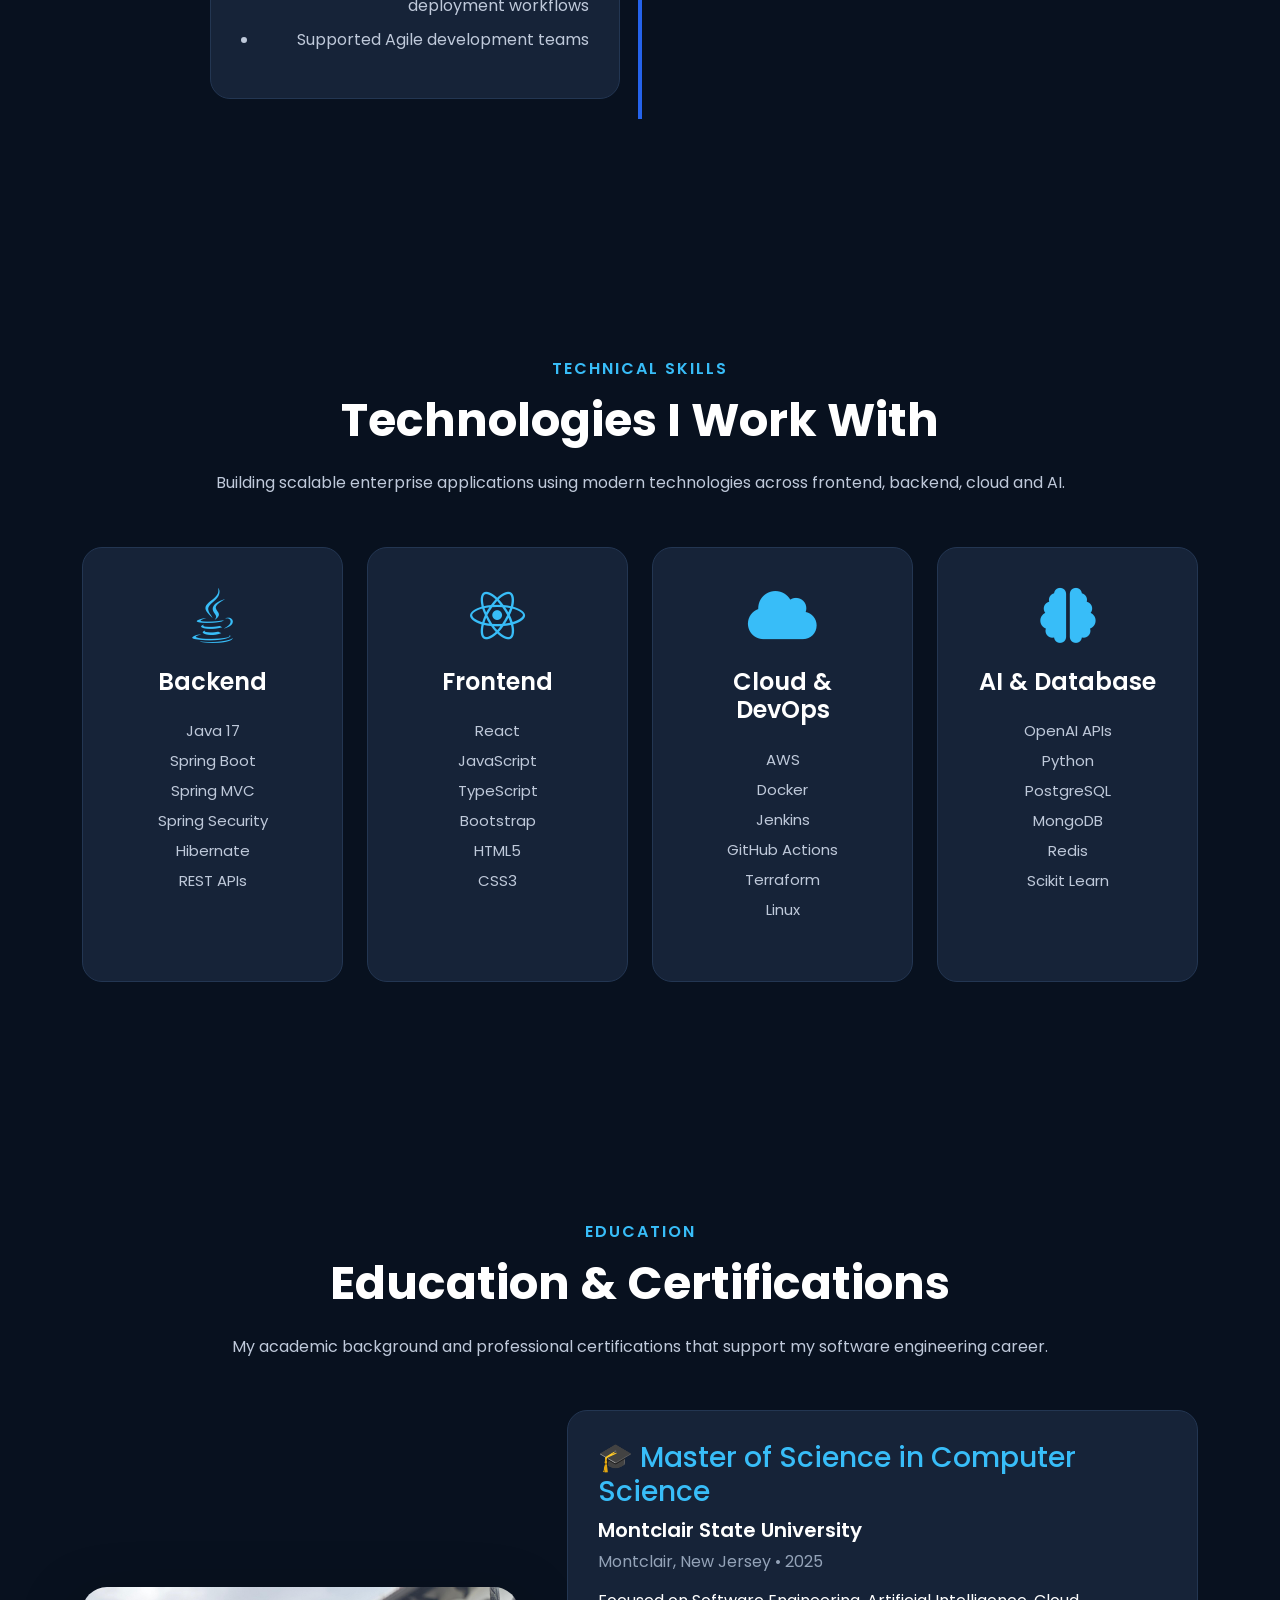
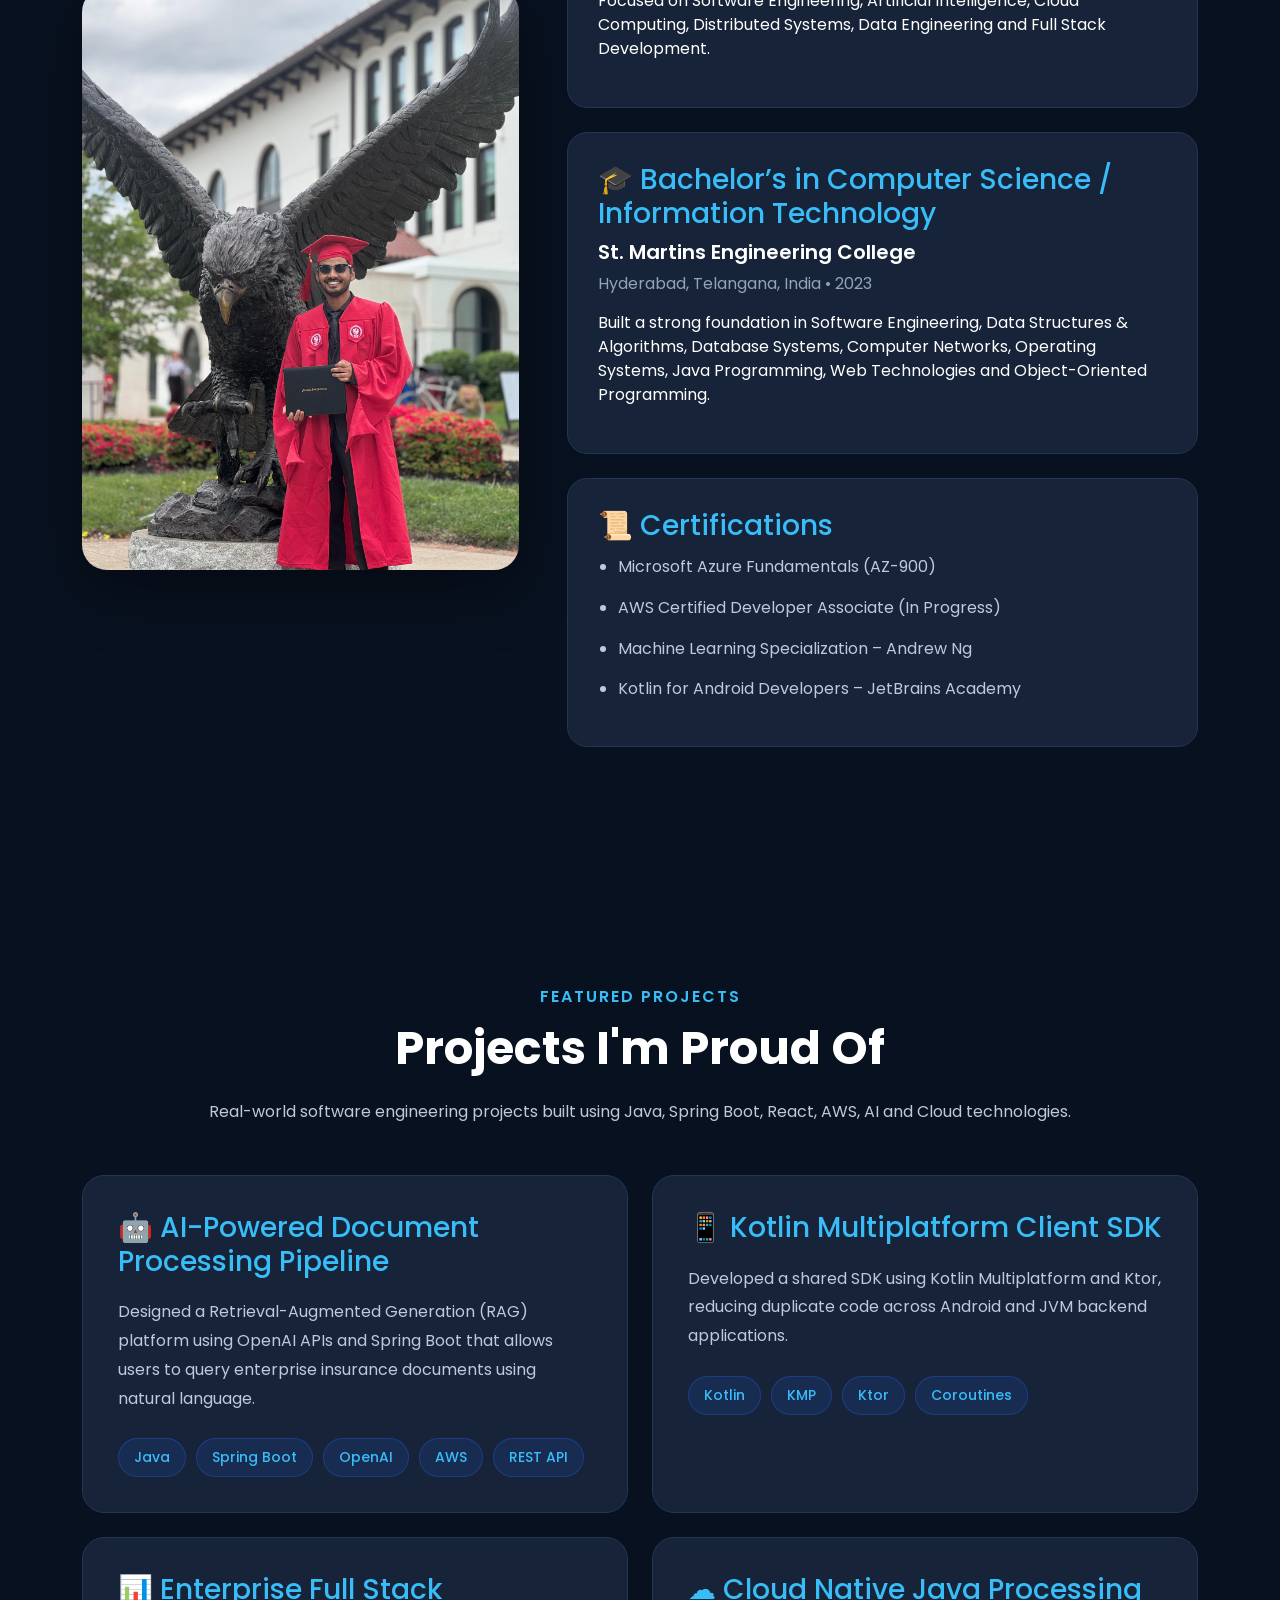
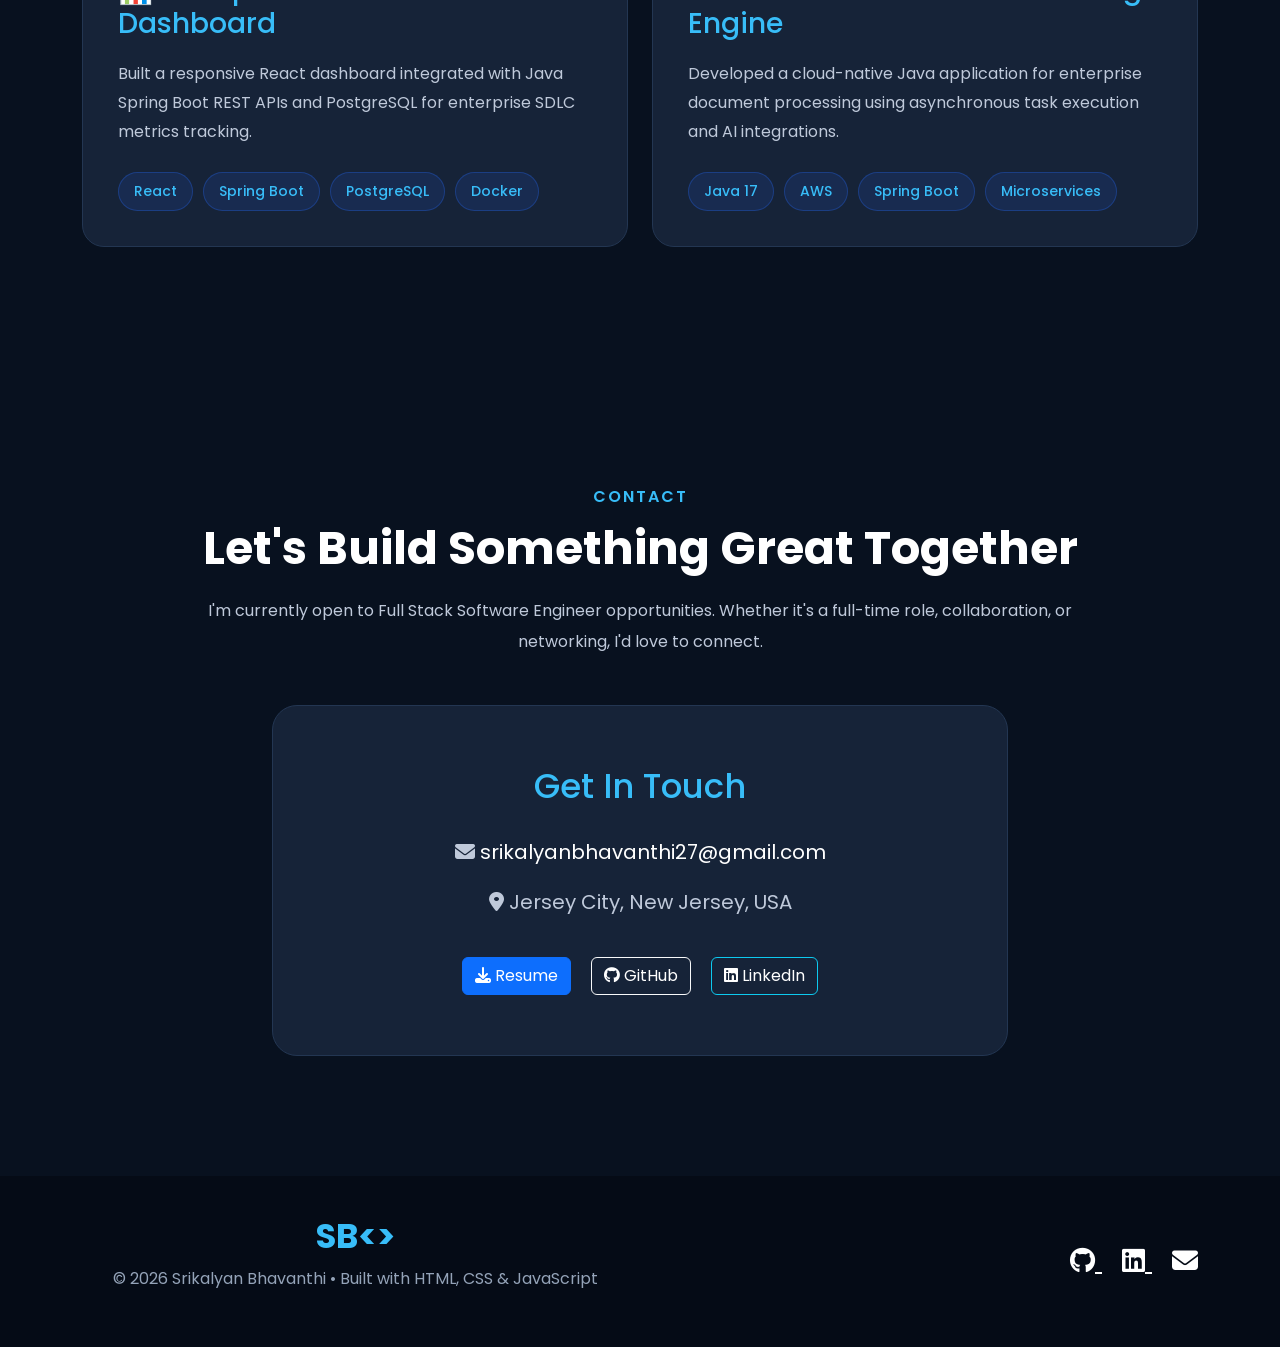
==== commit ad5ea468: "Correct portfolio education and experience dates and favicon path" ====
--- a/index.html
+++ b/index.html
@@ -10,7 +10,7 @@
     <meta name="description"
         content="Full Stack Software Engineer | Java | Spring Boot | React | AWS | AI">
 
-    <link rel="icon" href="assets/images/profile.jpg">
+    <link rel="icon" href="profile.jpeg">
 
     <!-- Google Font -->
     <link href="https://fonts.googleapis.com/css2?family=Poppins:wght@300;400;500;600;700;800&display=swap"
@@ -361,7 +361,7 @@
 
 <h5>Mphasis</h5>
 
-<span>April 2021 - May 2023</span>
+<span>February 2021 - May 2024</span>
 
 <ul>
 
@@ -387,7 +387,7 @@
 
 <h5>Mphasis</h5>
 
-<span>Nov 2020 - Apr 2021</span>
+<span>August 2020 - January 2021</span>
 
 <ul>
 
@@ -593,11 +593,11 @@
 
                 <div class="education-card mt-4">
 
-                    <h3>🎓 Bachelor of Science in Computer Science</h3>
+                    <h3>🎓 Bachelor’s in Computer Science / Information Technology</h3>
 
                     <h5>St. Martins Engineering College</h5>
 
-                    <span>Hyderabad, Telangana, India</span>
+                    <span>Hyderabad, Telangana, India • 2023</span>
 
                     <p>
 
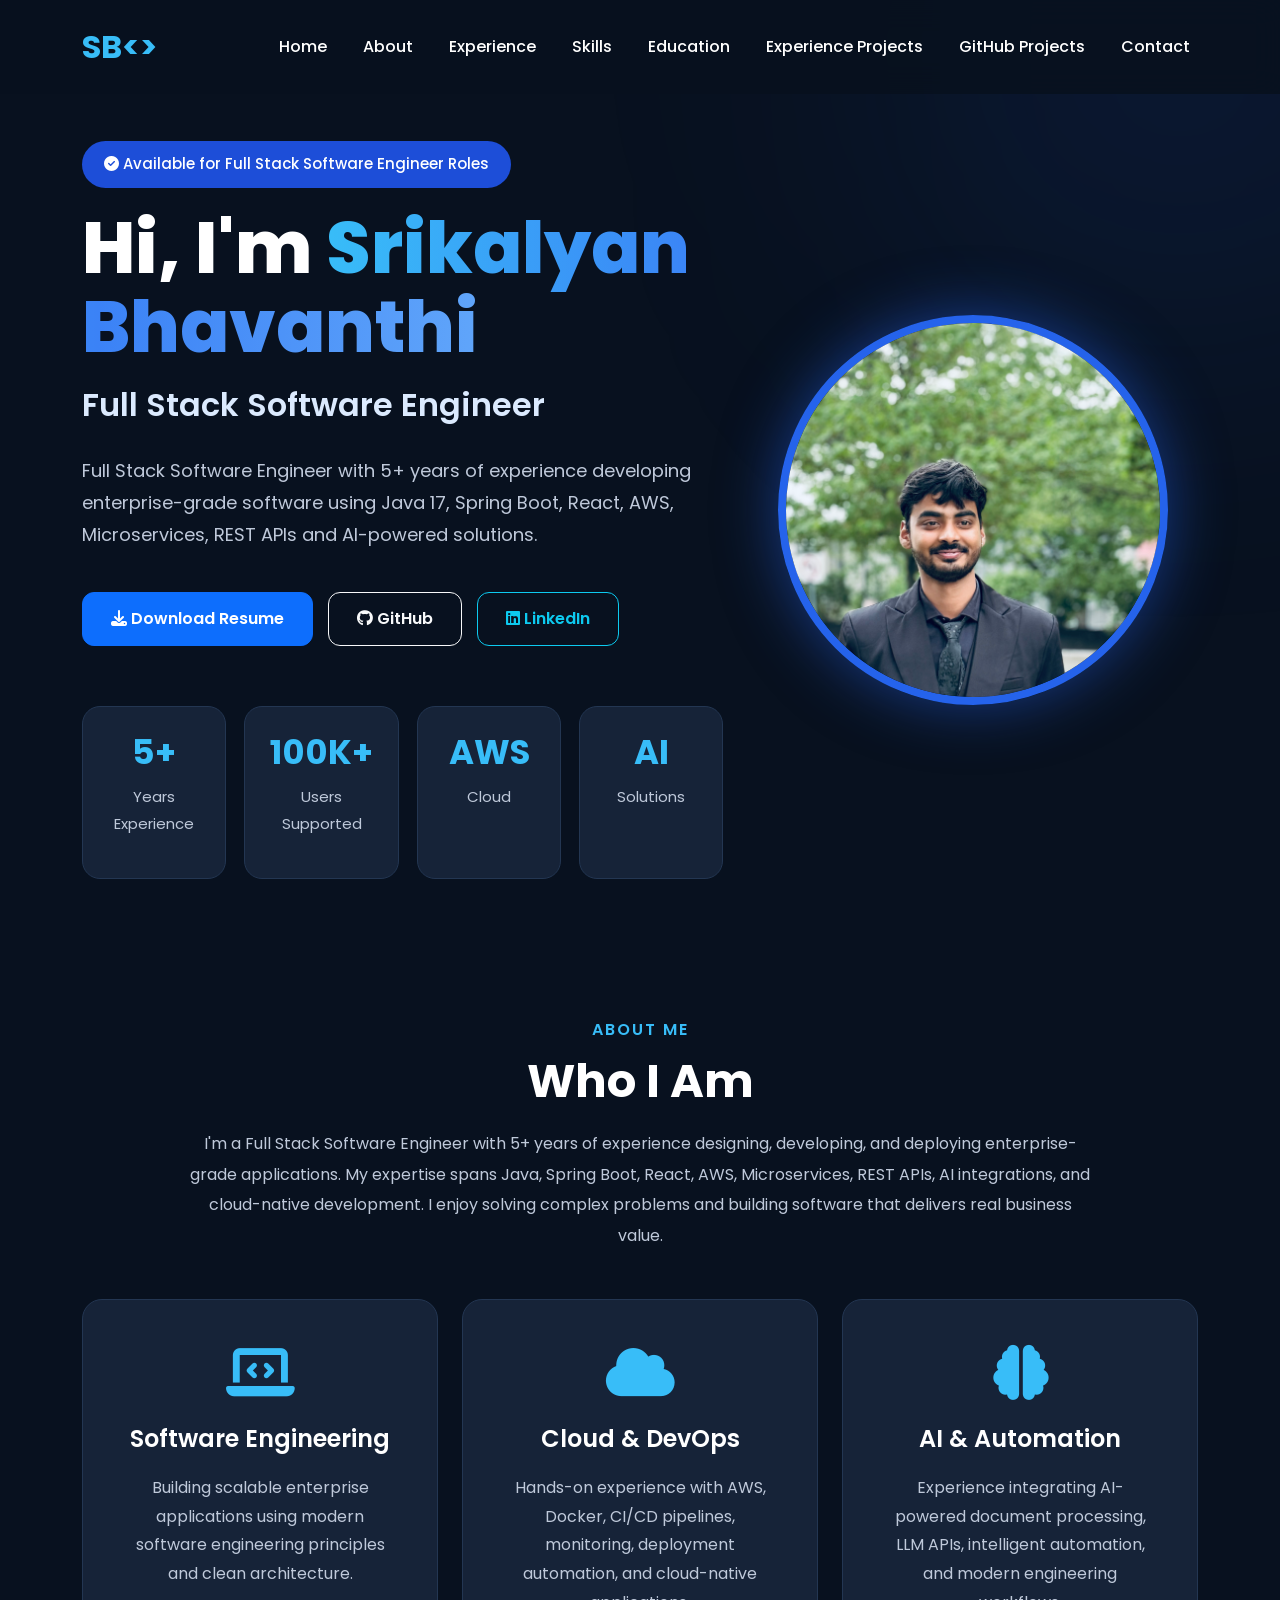
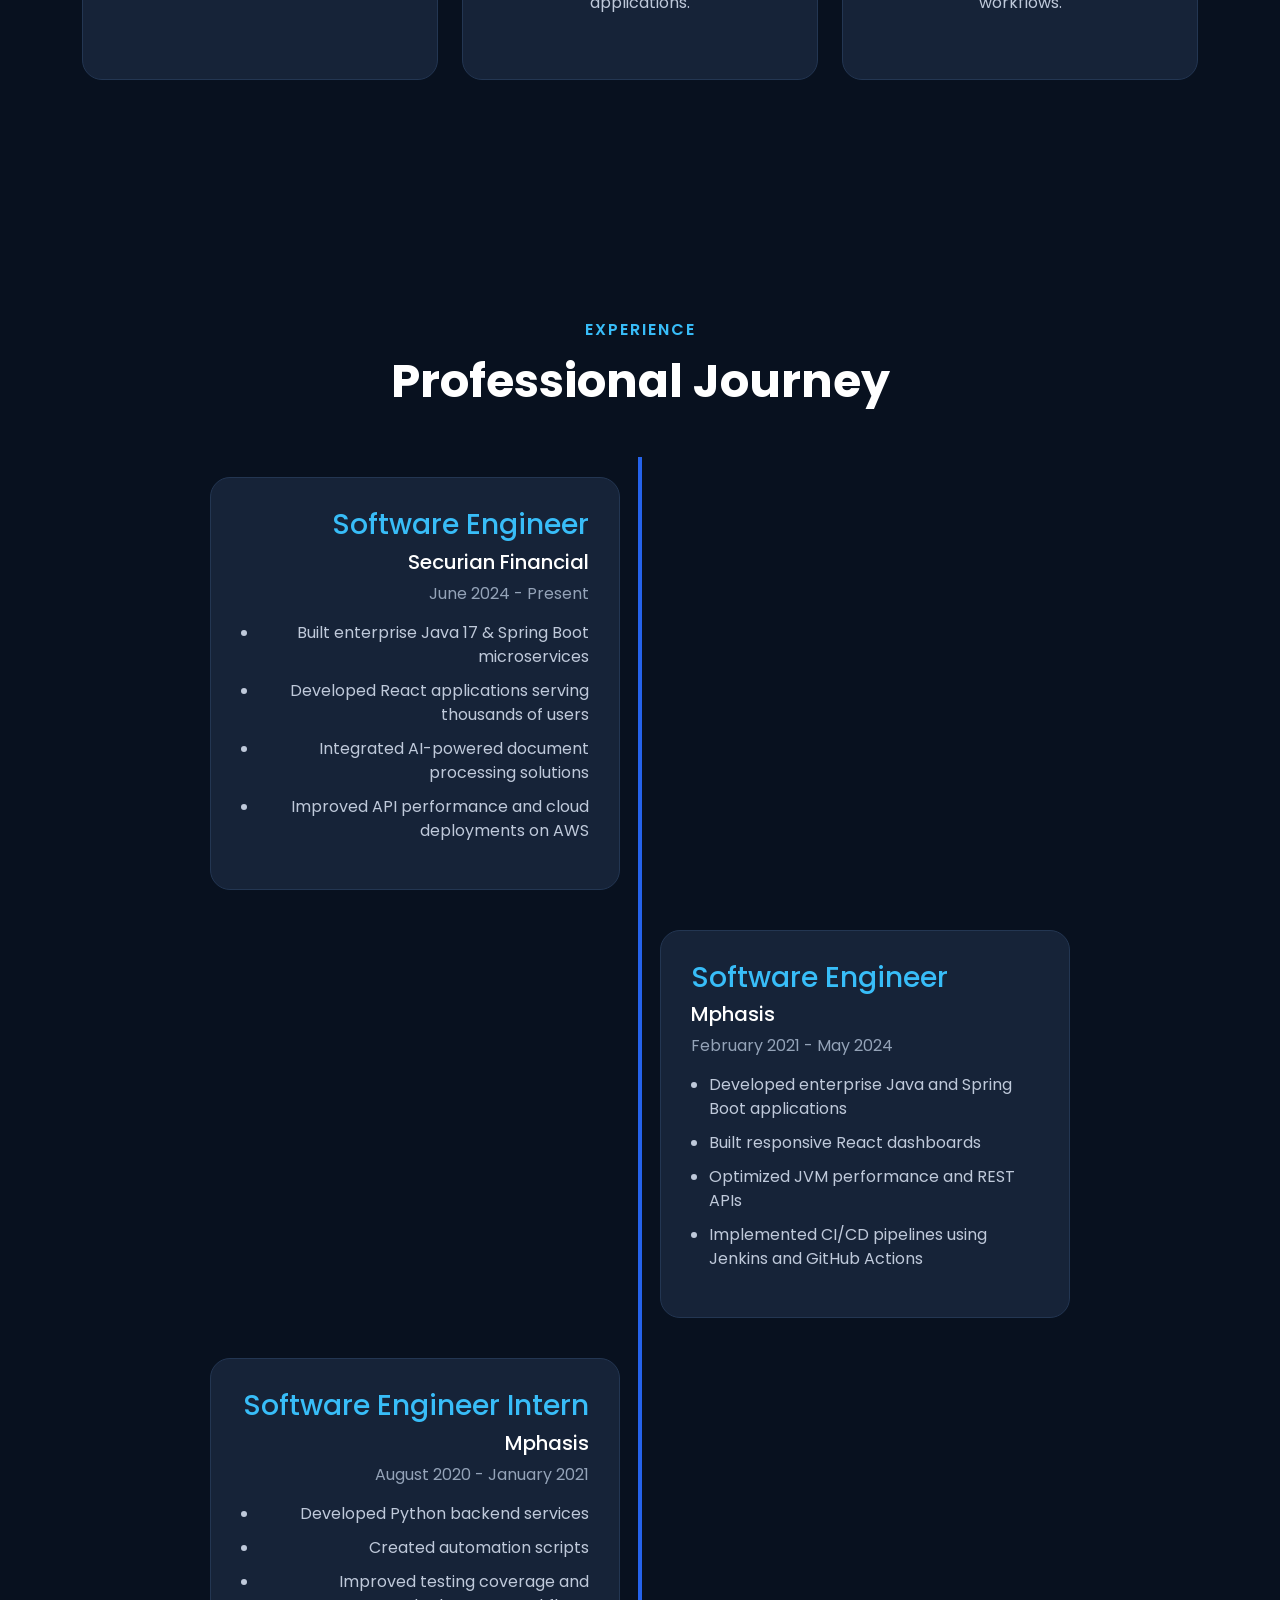
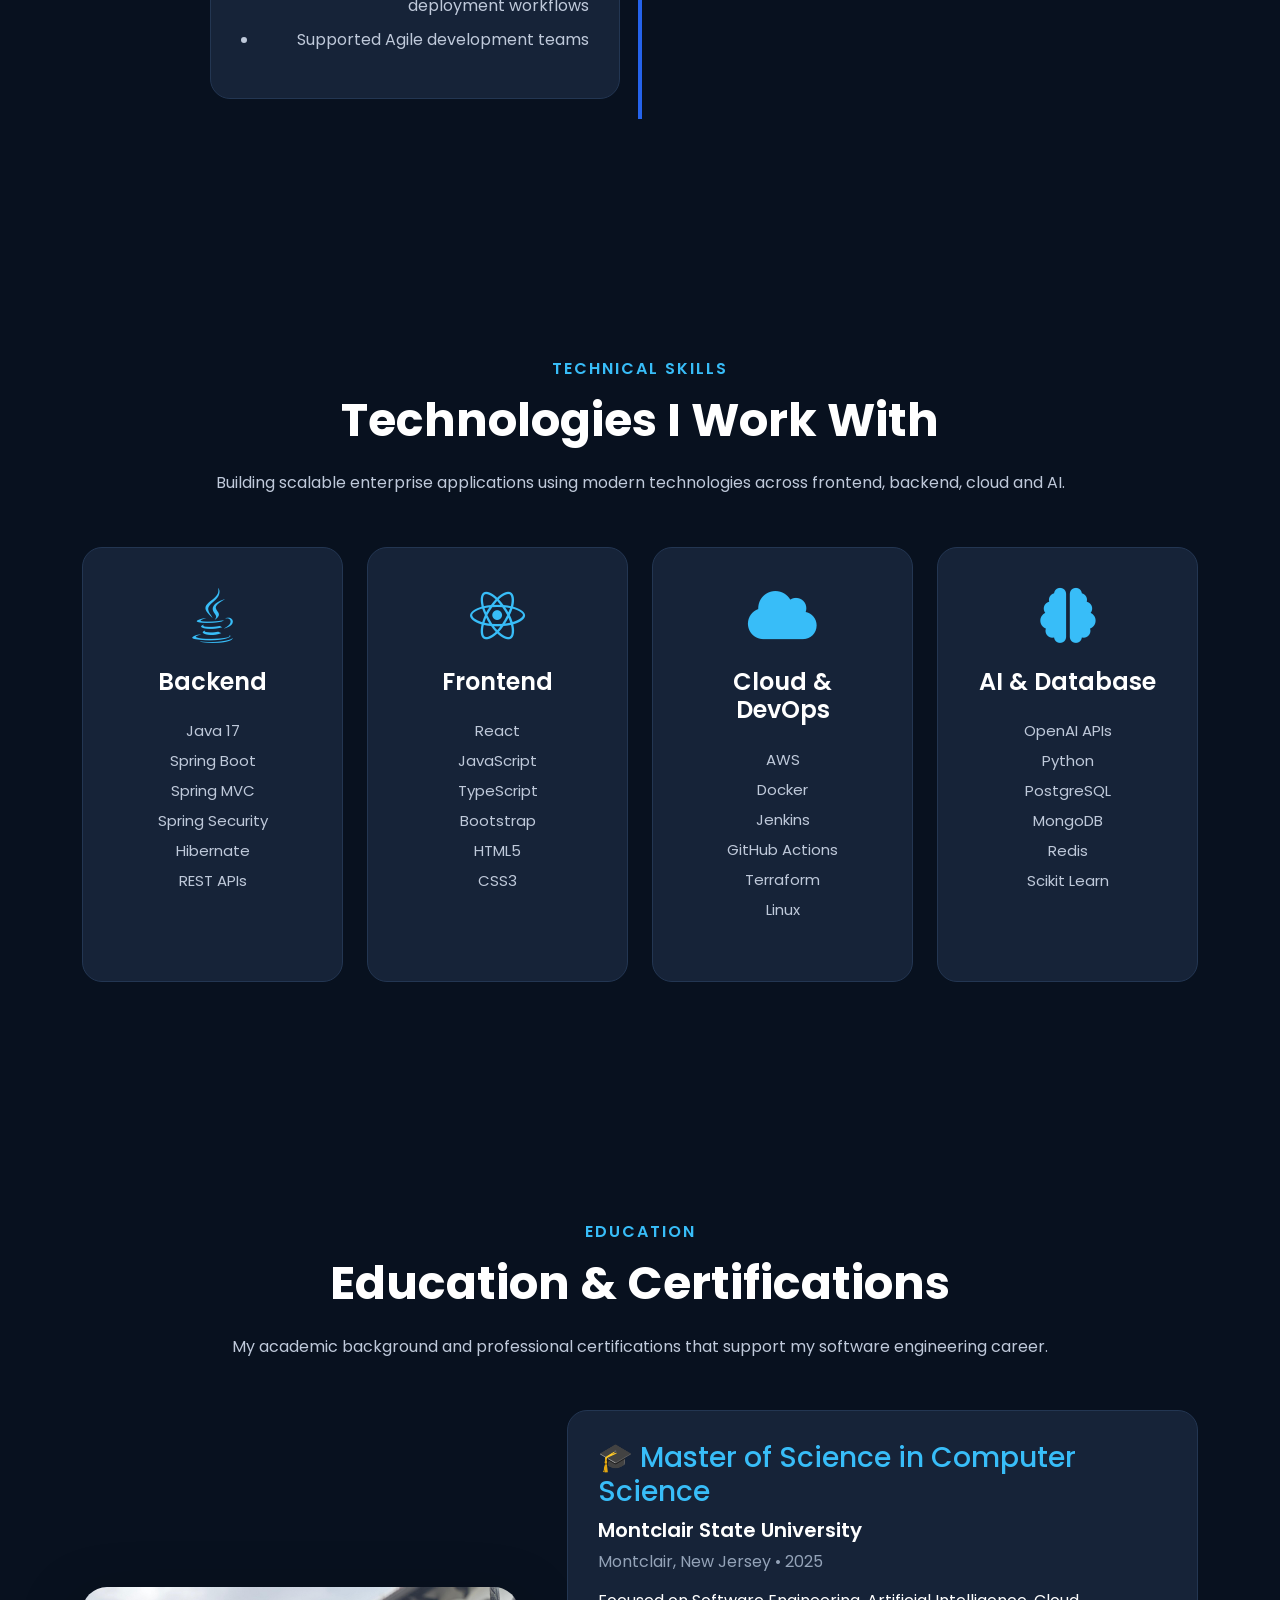
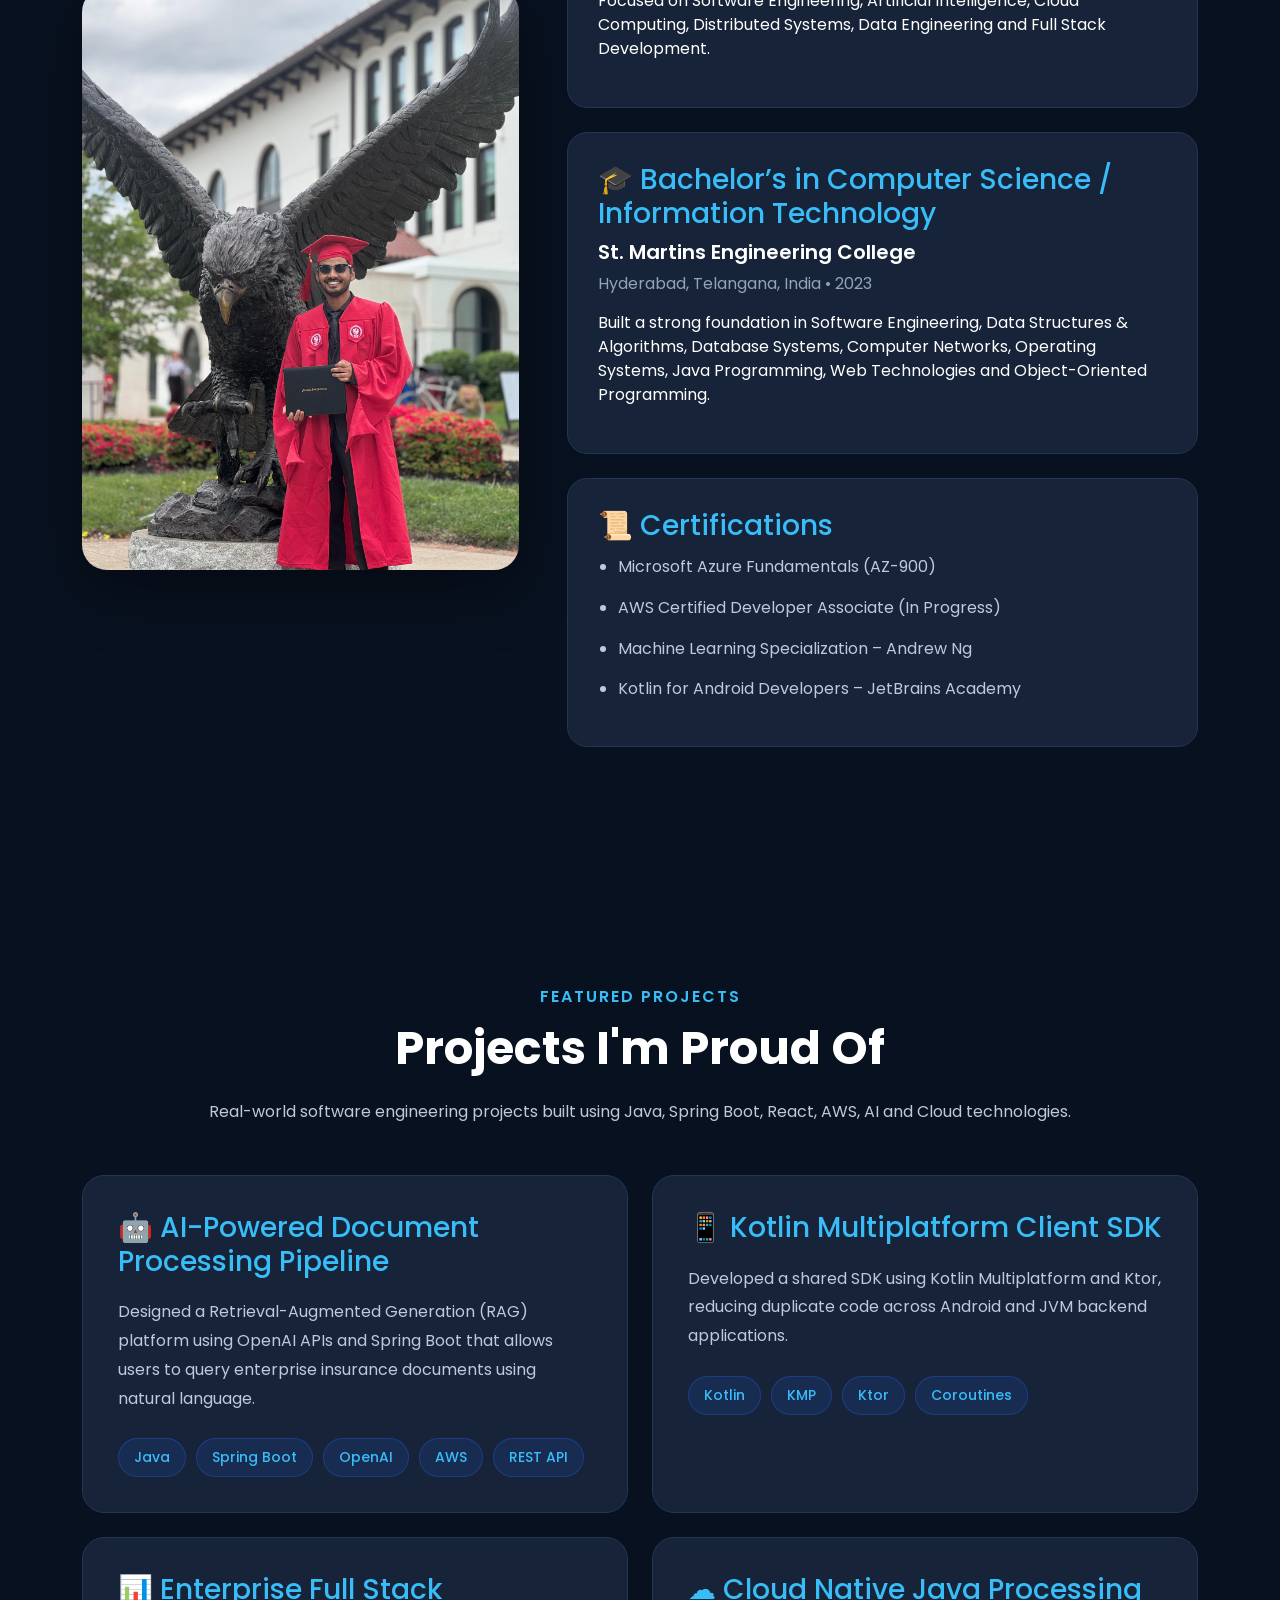
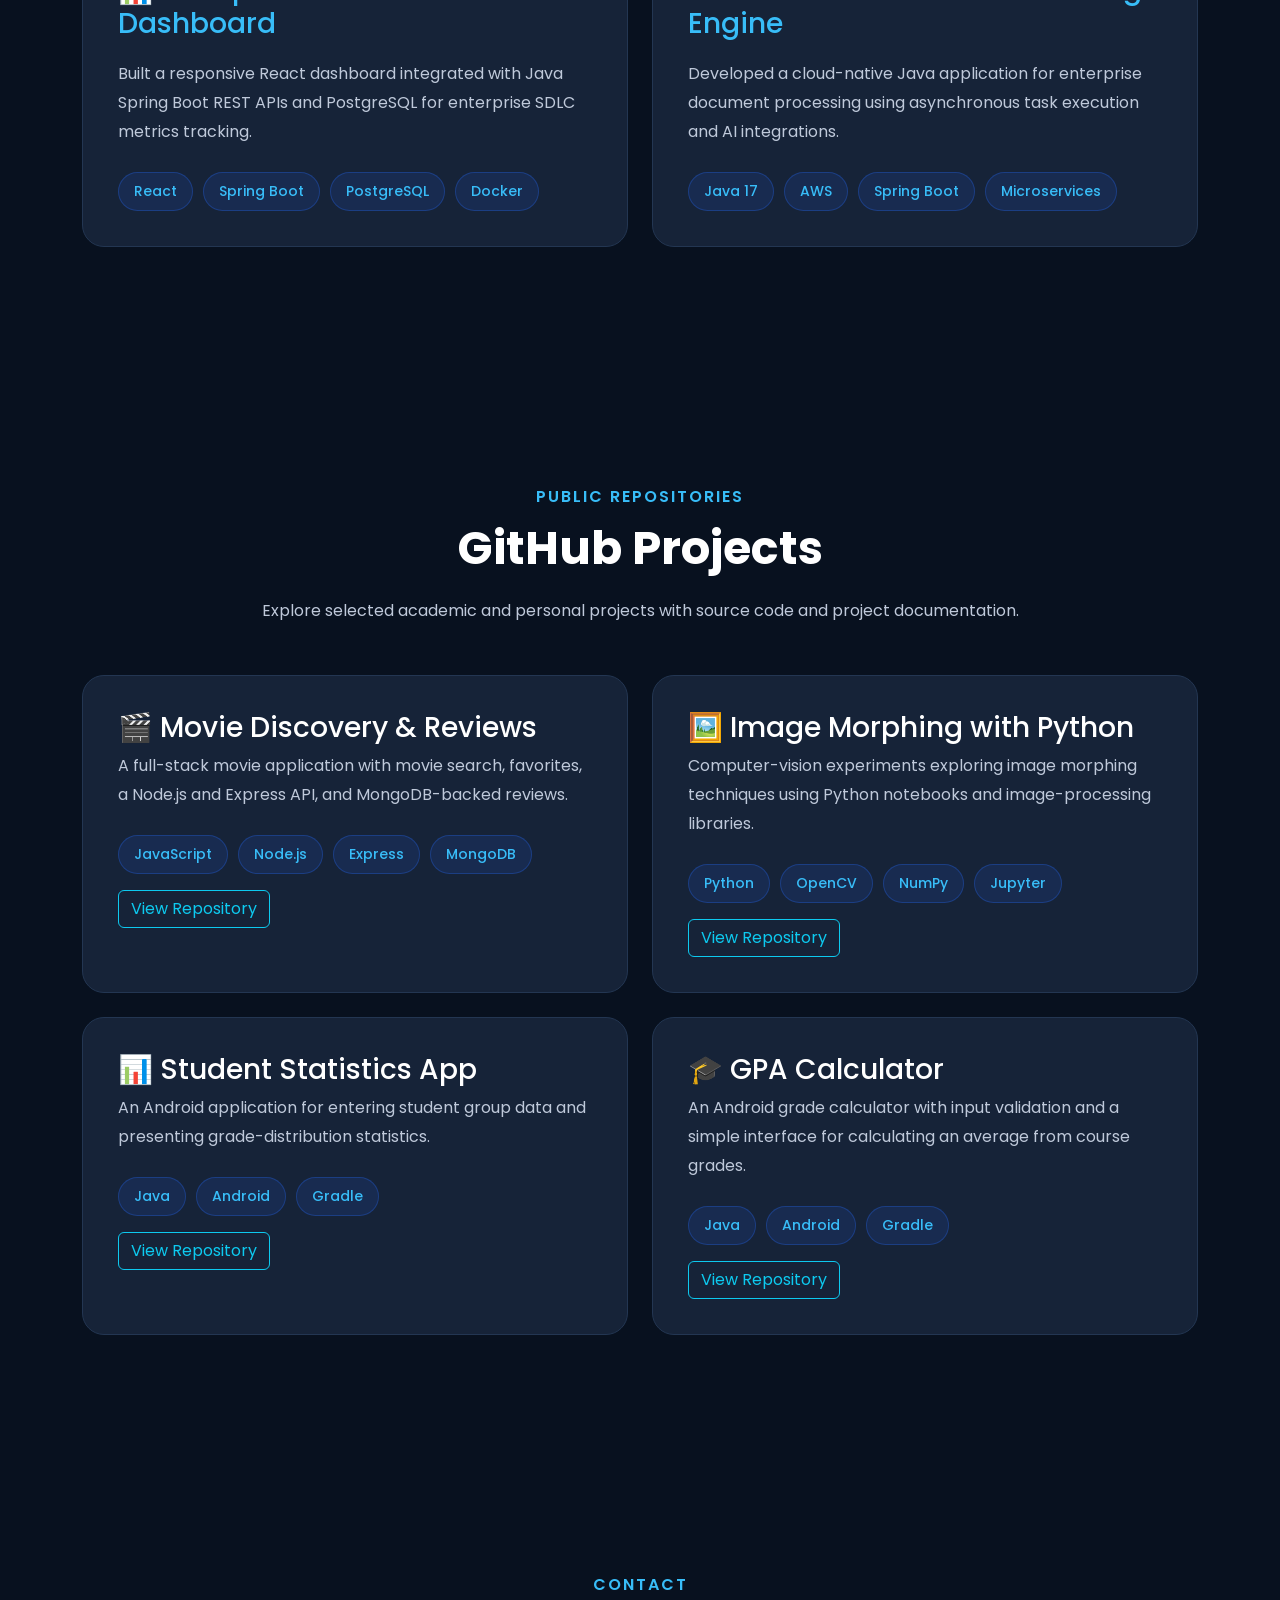
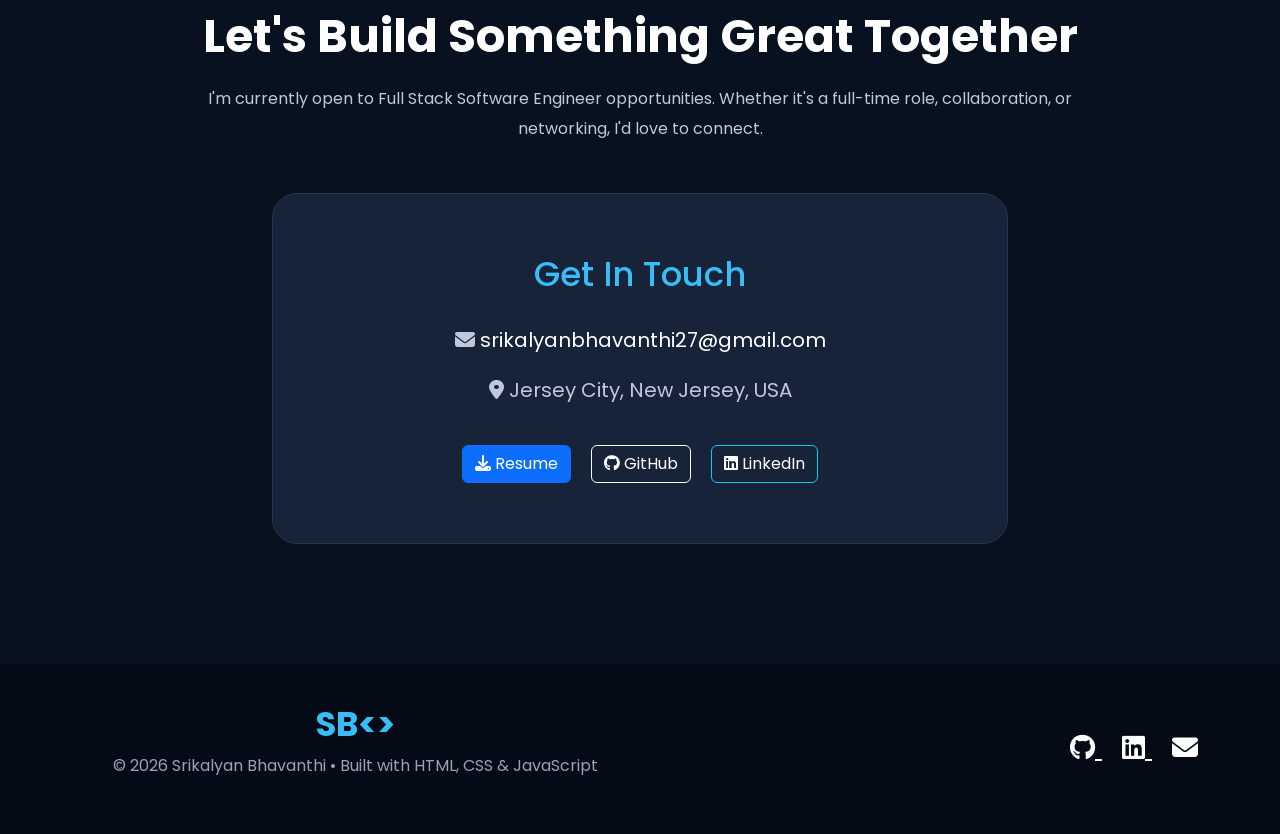
==== commit 7ec45c03: "Showcase selected public GitHub projects on portfolio" ====
--- a/index.html
+++ b/index.html
@@ -77,7 +77,10 @@
                     <a class="nav-link" href="#education">Education</a>
                 </li>
                 <li class="nav-item">
-                    <a class="nav-link" href="#projects">Projects</a>
+                    <a class="nav-link" href="#projects">Experience Projects</a>
+                </li>
+                <li class="nav-item">
+                    <a class="nav-link" href="#github-projects">GitHub Projects</a>
                 </li>
 
                 <li class="nav-item">
@@ -810,6 +813,51 @@
 </section>
 
 
+<!-- ===================== GITHUB PROJECTS ====================== -->
+<section id="github-projects" class="section-padding">
+<div class="container">
+<div class="text-center mb-5">
+<h6 class="section-subtitle">PUBLIC REPOSITORIES</h6>
+<h2 class="section-title">GitHub Projects</h2>
+<p class="section-description">Explore selected academic and personal projects with source code and project documentation.</p>
+</div>
+<div class="row g-4">
+<div class="col-lg-6">
+<div class="project-card h-100">
+<h3>🎬 Movie Discovery & Reviews</h3>
+<p>A full-stack movie application with movie search, favorites, a Node.js and Express API, and MongoDB-backed reviews.</p>
+<div class="tech-stack"><span>JavaScript</span><span>Node.js</span><span>Express</span><span>MongoDB</span></div>
+<a class="btn btn-outline-info mt-3" href="https://github.com/SRIKALYANBHAVANTHI/movie-app" target="_blank" rel="noopener noreferrer">View Repository</a>
+</div>
+</div>
+<div class="col-lg-6">
+<div class="project-card h-100">
+<h3>🖼️ Image Morphing with Python</h3>
+<p>Computer-vision experiments exploring image morphing techniques using Python notebooks and image-processing libraries.</p>
+<div class="tech-stack"><span>Python</span><span>OpenCV</span><span>NumPy</span><span>Jupyter</span></div>
+<a class="btn btn-outline-info mt-3" href="https://github.com/SRIKALYANBHAVANTHI/Image-Morphing" target="_blank" rel="noopener noreferrer">View Repository</a>
+</div>
+</div>
+<div class="col-lg-6">
+<div class="project-card h-100">
+<h3>📊 Student Statistics App</h3>
+<p>An Android application for entering student group data and presenting grade-distribution statistics.</p>
+<div class="tech-stack"><span>Java</span><span>Android</span><span>Gradle</span></div>
+<a class="btn btn-outline-info mt-3" href="https://github.com/SRIKALYANBHAVANTHI/StudentStats" target="_blank" rel="noopener noreferrer">View Repository</a>
+</div>
+</div>
+<div class="col-lg-6">
+<div class="project-card h-100">
+<h3>🎓 GPA Calculator</h3>
+<p>An Android grade calculator with input validation and a simple interface for calculating an average from course grades.</p>
+<div class="tech-stack"><span>Java</span><span>Android</span><span>Gradle</span></div>
+<a class="btn btn-outline-info mt-3" href="https://github.com/SRIKALYANBHAVANTHI/GPACalculator" target="_blank" rel="noopener noreferrer">View Repository</a>
+</div>
+</div>
+</div>
+</div>
+</section>
+
 <!-- ===================== CONTACT ====================== -->
 
 <section id="contact" class="section-padding">
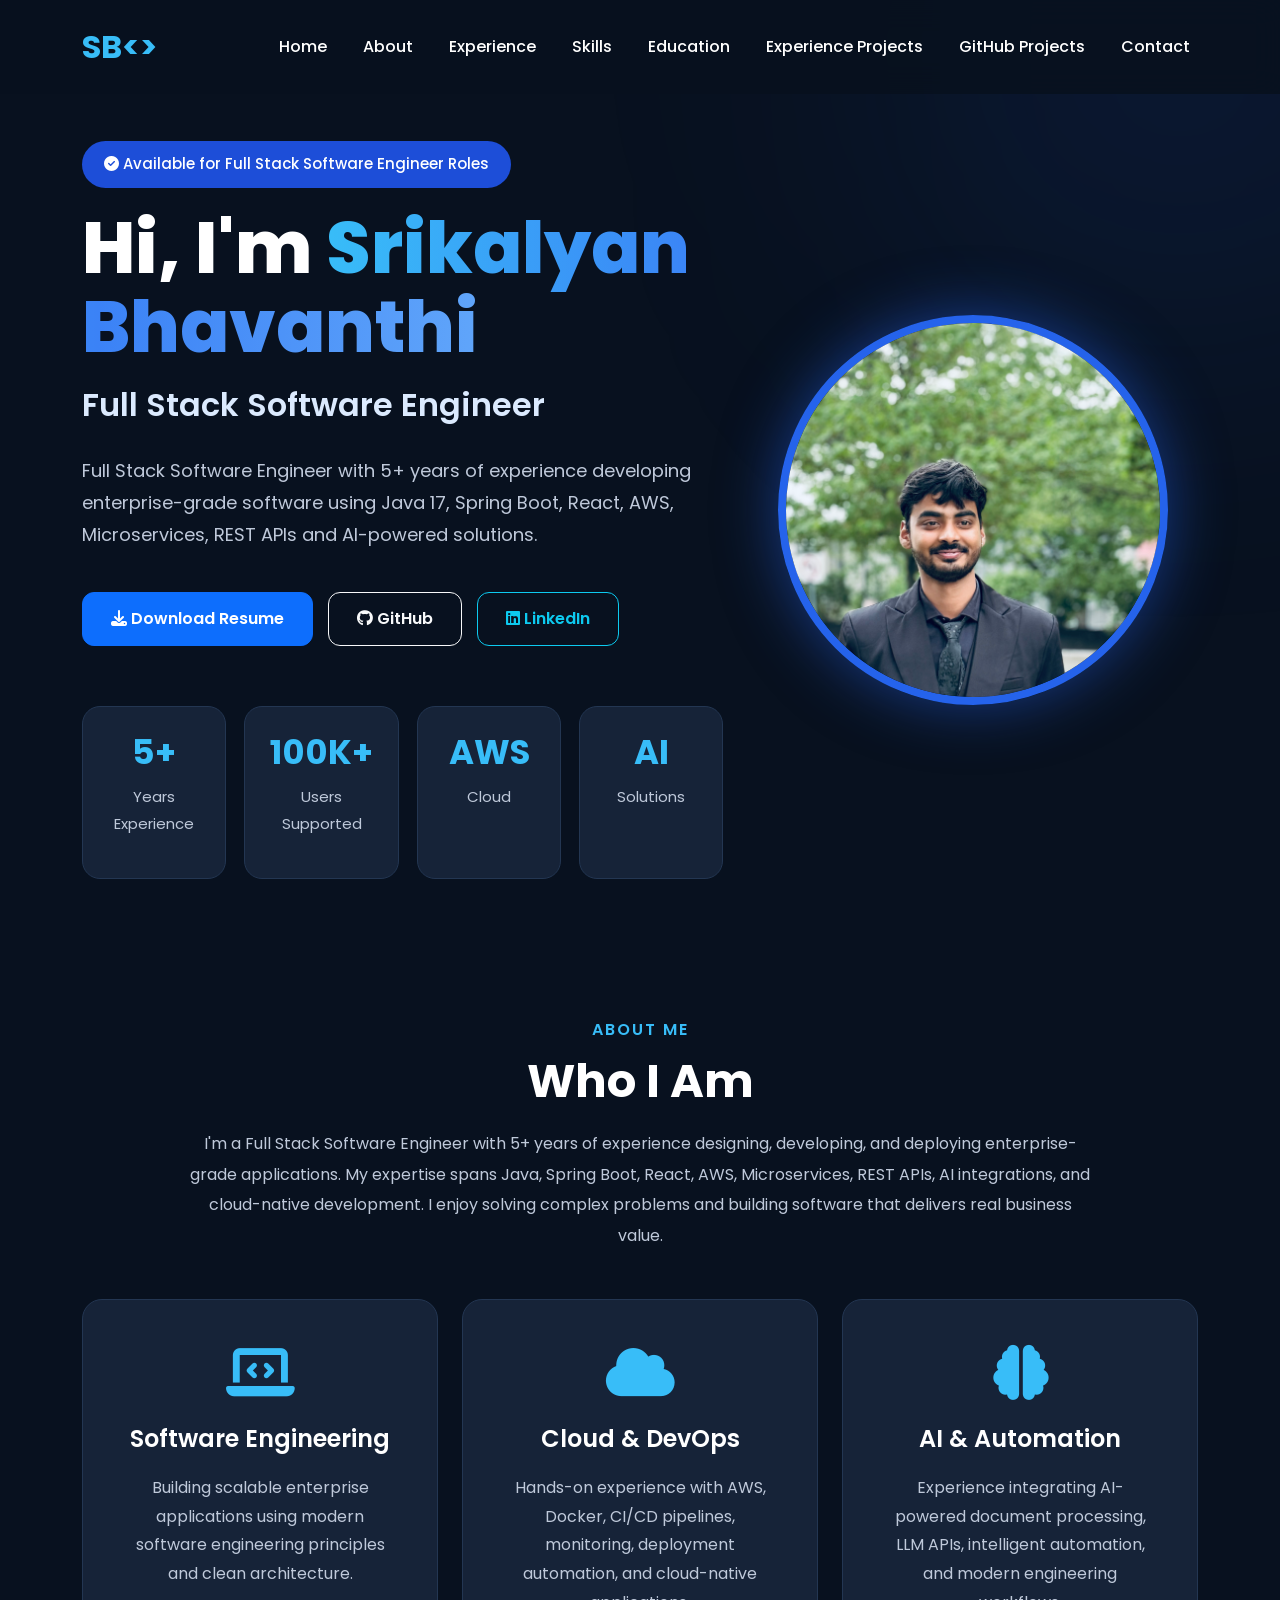
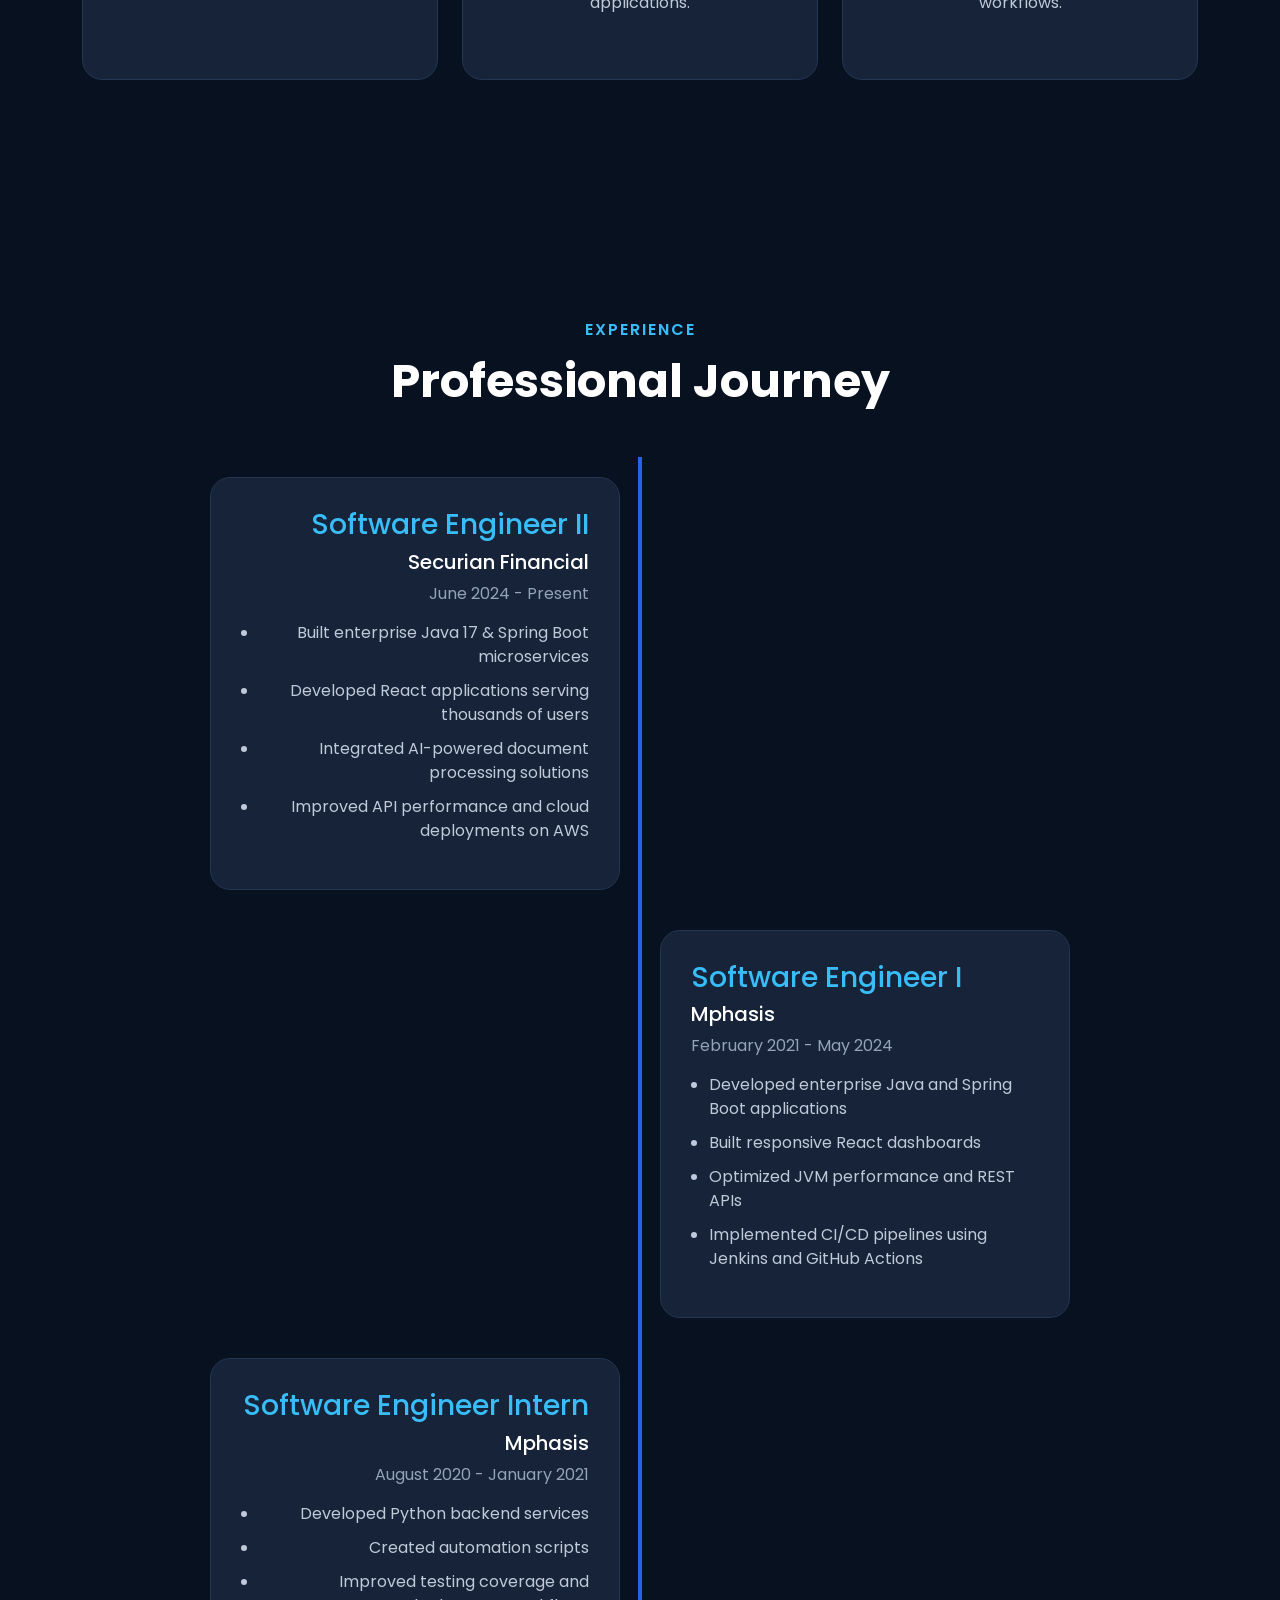
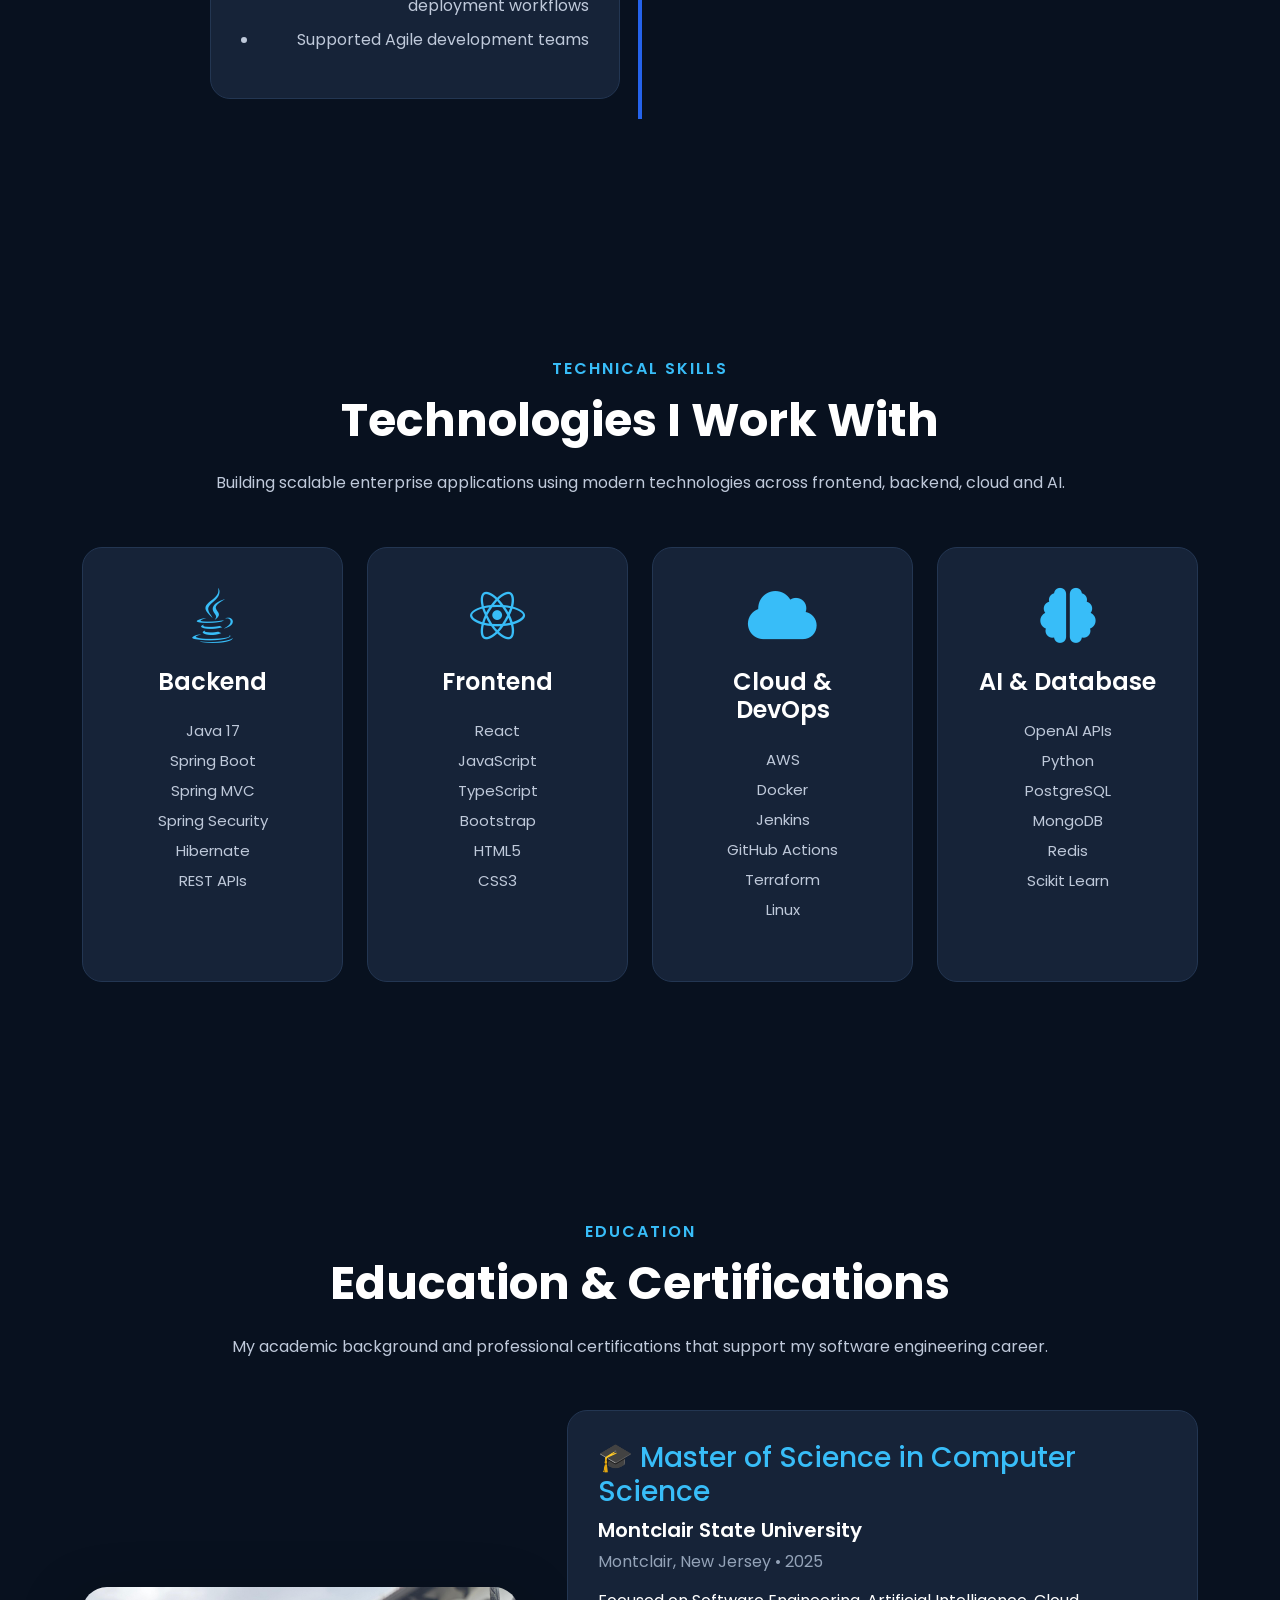
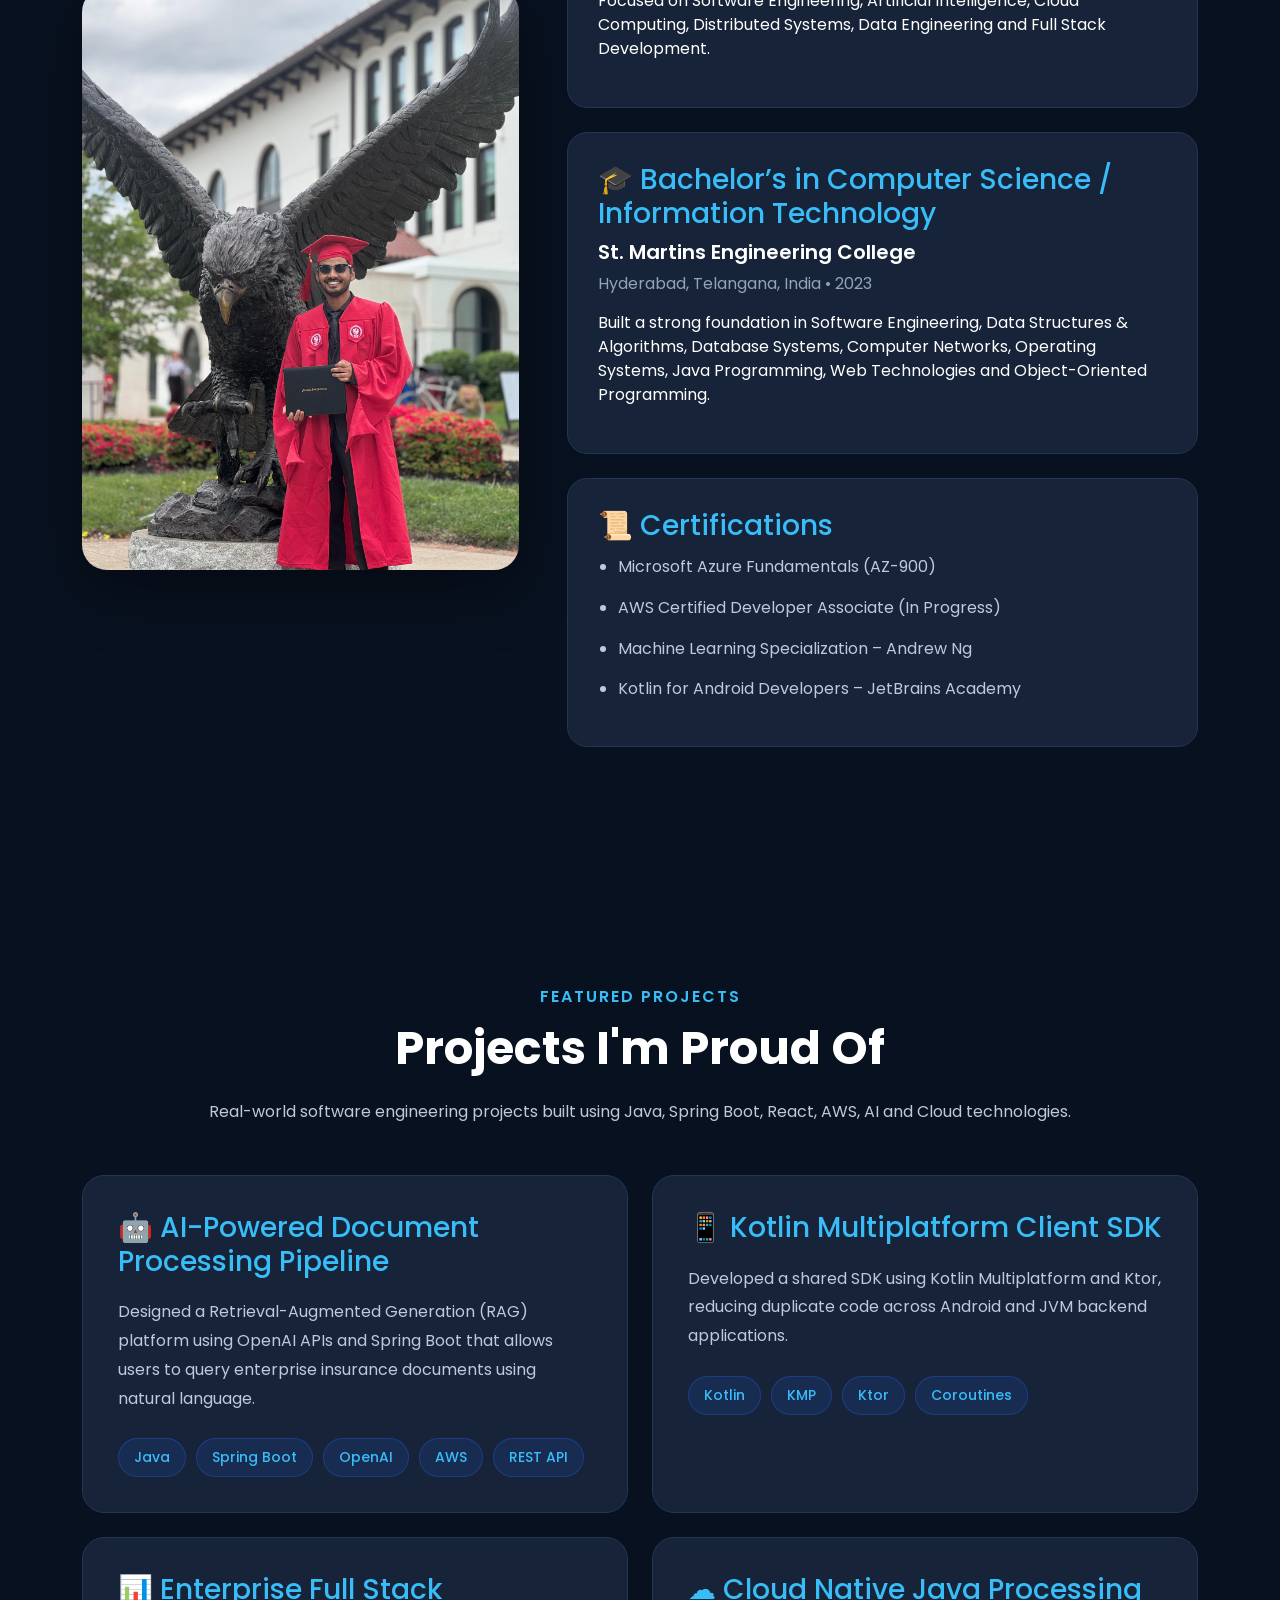
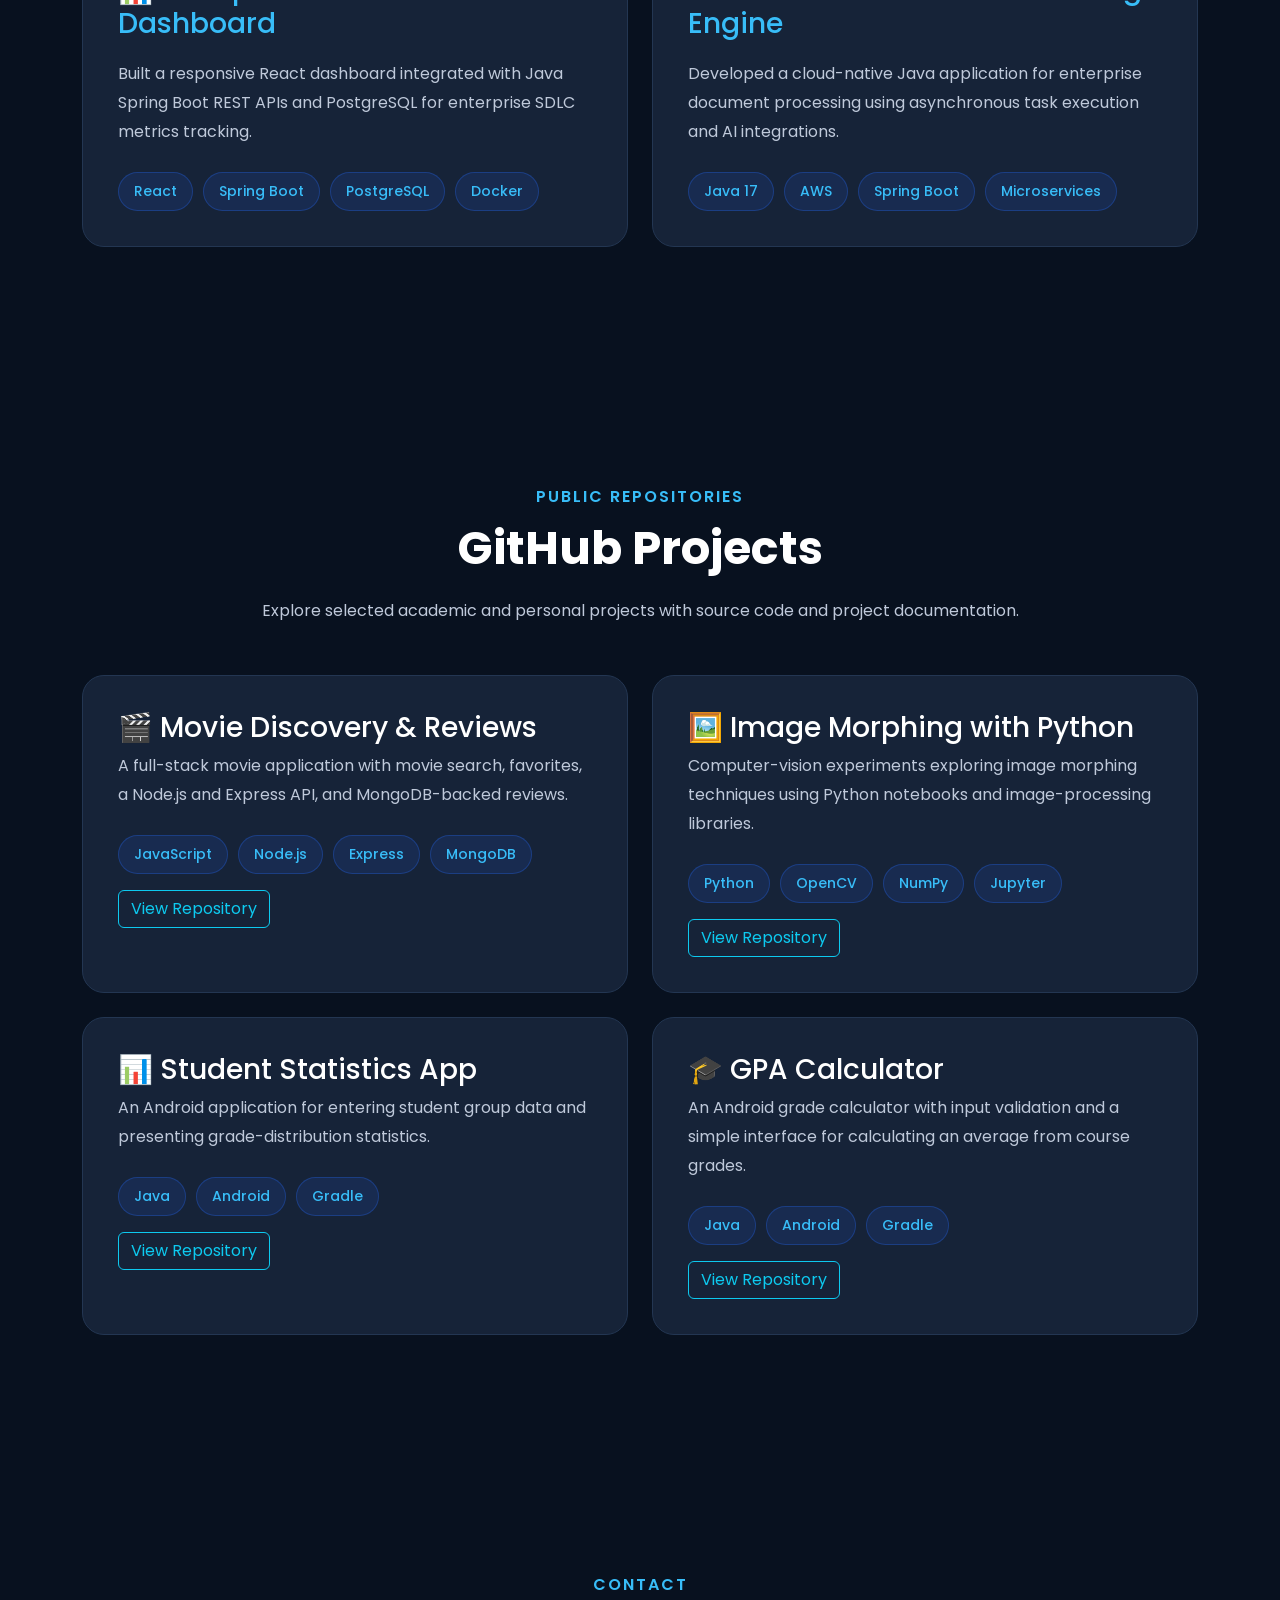
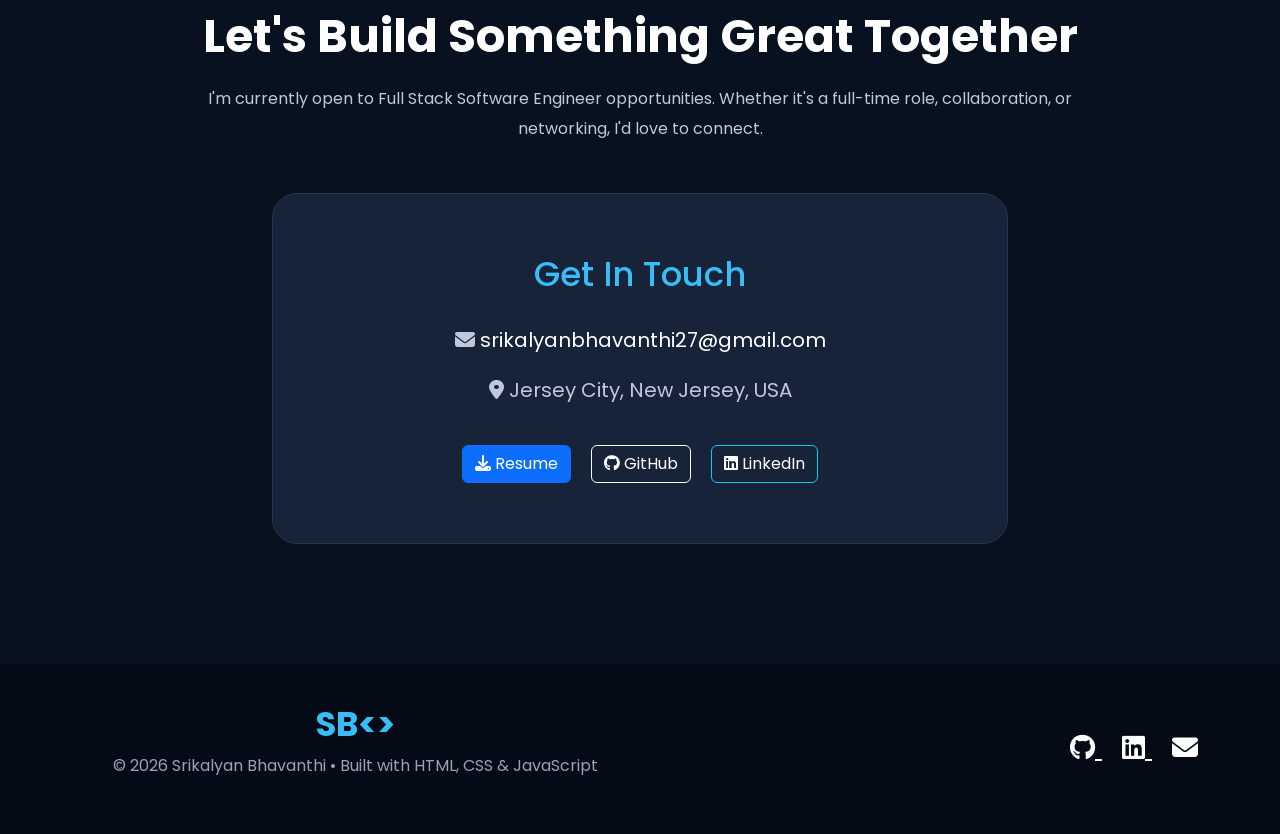
==== commit 7c0675af: "Align portfolio role titles and search description with profile" ====
--- a/index.html
+++ b/index.html
@@ -8,7 +8,7 @@
     <title>Srikalyan Bhavanthi | Full Stack Software Engineer</title>
 
     <meta name="description"
-        content="Full Stack Software Engineer | Java | Spring Boot | React | AWS | AI">
+        content="Software Engineer focused on Python, SQL, full-stack applications, cloud development, and machine learning.">
 
     <link rel="icon" href="profile.jpeg">
 
@@ -334,7 +334,7 @@
 
 <div class="timeline-content">
 
-<h3>Software Engineer</h3>
+<h3>Software Engineer II</h3>
 
 <h5>Securian Financial</h5>
 
@@ -360,7 +360,7 @@
 
 <div class="timeline-content">
 
-<h3>Software Engineer</h3>
+<h3>Software Engineer I</h3>
 
 <h5>Mphasis</h5>
 
